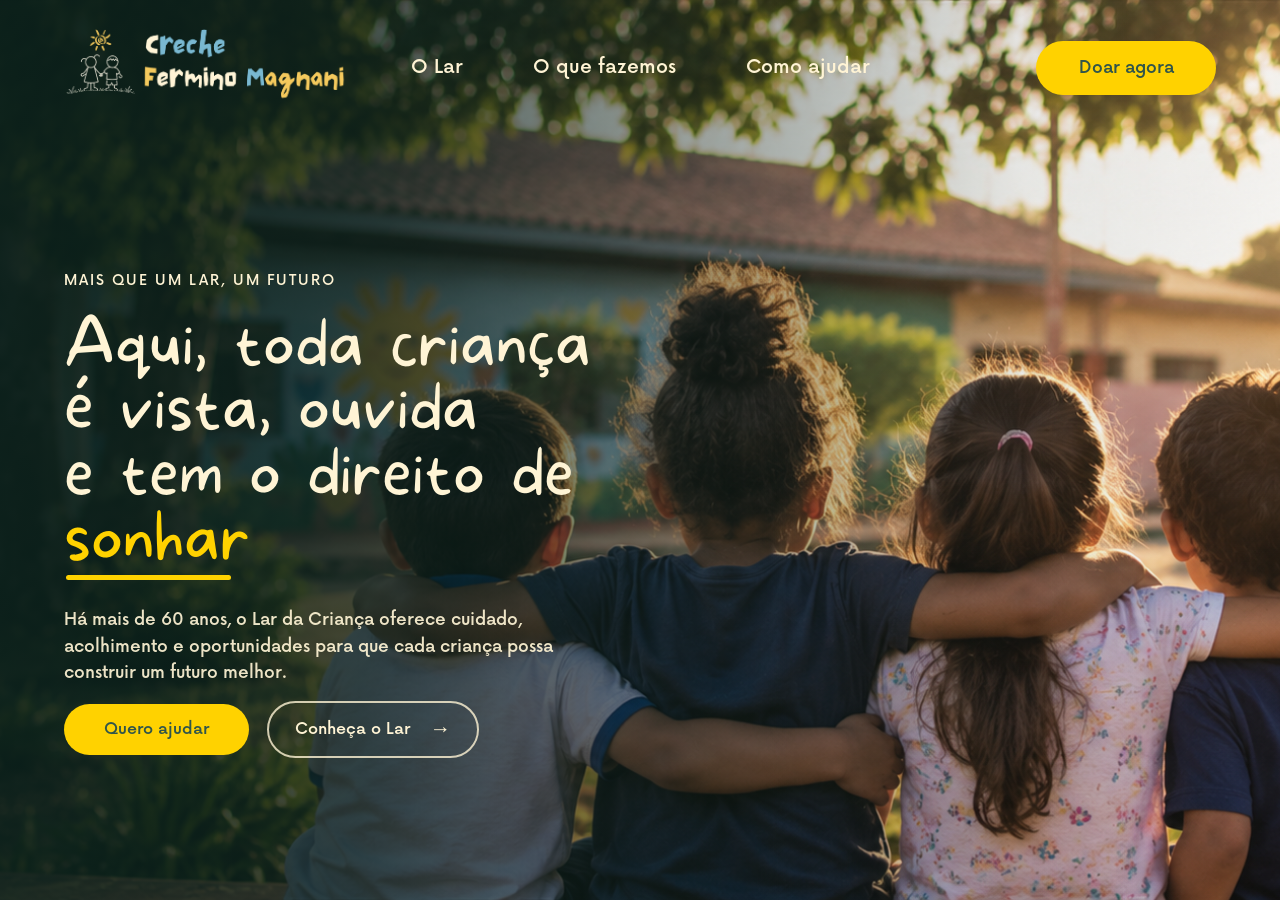
==== LAR SITE/index_V3/index.html @ 188cfbc2 "indexV3" ====
<!DOCTYPE html>
<html lang="pt-BR">

<head>
    <meta charset="UTF-8">

    <meta name="viewport" content="width=device-width, initial-scale=1.0">

    <title>Creche Fermino Magnani</title>

    <link rel="stylesheet" href="style.css">
</head>

<body>

    <!-- =========================
         HEADER
    ========================== -->

    <header class="header" id="header">

        <div class="header-container">

            <!-- LOGO -->
            <a href="#" class="logo">
                <img src="assets/logo.png" alt="Creche Fermino Magnani">
            </a>


            <!-- NAVEGAÇÃO -->
            <nav class="nav">

                <a href="#o-lar">
                    O Lar
                </a>

                <a href="#o-que-fazemos">
                    O que fazemos
                </a>

                <a href="#como-ajudar">
                    Como ajudar
                </a>

            </nav>


            <!-- CTA HEADER -->
            <a href="#doacao" class="btn-doar">

                <span>Doar agora</span>

            </a>


            <!-- MENU MOBILE -->
            <button class="menu-mobile" id="menu-mobile" aria-label="Abrir menu">

                <span></span>
                <span></span>
                <span></span>

            </button>

        </div>

    </header>



    <!-- =========================
         HERO
    ========================== -->

    <main>

        <section class="hero">

            <!-- FOTO -->
            <div class="hero-image"></div>

            <!-- ESCURECIMENTO DA FOTO -->
            <div class="hero-overlay"></div>


            <!-- CONTEÚDO -->
            <div class="hero-container">

                <div class="hero-content">

                    <span class="hero-tag">
                        MAIS QUE UM LAR, UM FUTURO
                    </span>


                    <h1>
                        Aqui, toda criança<br>
                        é vista, ouvida<br>
                        e tem o direito de<br>

                        <span>
                            sonhar
                        </span>
                    </h1>


                    <p>
                        Há mais de 60 anos, o Lar da Criança
                        oferece cuidado, acolhimento e oportunidades
                        para que cada criança possa construir
                        um futuro melhor.
                    </p>


                    <div class="hero-buttons">

                        <a href="#como-ajudar" class="btn-primary">
                            Quero ajudar
                        </a>


                        <a href="#o-lar" class="btn-secondary">
                            Conheça o Lar

                            <span class="arrow">
                                →
                            </span>
                        </a>

                    </div>

                </div>

            </div>

        </section>

    </main>


    <script src="script.js"></script>

</body>

</html>
---- LAR SITE/index_V3/style.css ----
/* ========================================
   FONTES
======================================== */

@font-face {
    font-family: "Le Petit Cochon";
    src: url("assets/fonts/MoreSugar-Thin.otf") format("truetype");

    font-weight: 400;
    font-style: normal;
    font-display: swap;
    
}


@font-face {
    font-family: "Now";
    src: url("assets/fonts/NowAlt-Medium.otf") format("opentype");

    font-weight: 400;
    font-style: normal;
    font-display: swap;
}



/* ========================================
   VARIÁVEIS
======================================== */

:root {

    --verde: #6B8E72;
    --azul: #79B8D1;
    --amarelo: #FFD200;
    --off-white: #FFF4D5;

    --fonte-titulo: "Le Petit Cochon", sans-serif;
    --fonte-texto: "Now", Arial, sans-serif;

}



/* ========================================
   RESET
======================================== */

* {
    margin: 0;
    padding: 0;
    box-sizing: border-box;
}


html {
    scroll-behavior: smooth;
}


body {
    font-family: var(--fonte-texto);
    background: var(--off-white);
    color: var(--off-white);
}


a {
    text-decoration: none;
    color: inherit;
}


button {
    font-family: inherit;
}



/* ========================================
   HEADER
======================================== */

.header {

    position: absolute;

    top: 0;
    left: 0;

    width: 100%;

    z-index: 20;

}


.header-container {

    width: min(90%, 1600px);

    height: 135px;

    margin: 0 auto;

    display: grid;

    grid-template-columns:
        minmax(280px, 1fr) auto minmax(280px, 1fr);

    align-items: center;

    gap: 40px;

}



/* LOGO */

.logo {

    justify-self: start;

    display: flex;

    align-items: center;

}


.logo img {

    width: 300px;
    max-width: 100%;

    height: auto;

    object-fit: contain;

}



/* MENU */

.nav {

    display: flex;

    align-items: center;

    justify-content: center;

    gap: 70px;

}


.nav a {

    position: relative;

    color: var(--off-white);

    font-family: var(--fonte-texto);

    font-size: 19px;

    white-space: nowrap;

    transition: opacity 0.2s ease;

}


.nav a::after {

    content: "";

    position: absolute;

    left: 0;
    bottom: -9px;

    width: 100%;
    height: 2px;

    background: var(--amarelo);

    transform: scaleX(0);

    transform-origin: left;

    transition: transform 0.25s ease;

}


.nav a:hover::after {

    transform: scaleX(1);

}



/* BOTÃO DOAR */

.btn-doar {

    justify-self: end;

    min-width: 180px;

    padding: 17px 29px;

    border-radius: 999px;

    display: flex;

    justify-content: center;
    align-items: center;

    background: var(--amarelo);

    color: #31554a;

    font-size: 17px;

    transition:
        transform 0.25s ease,
        box-shadow 0.25s ease;

}


.btn-doar:hover {

    transform: translateY(-3px);

    box-shadow:
        0 12px 30px rgba(0, 0, 0, 0.18);

}



/* ========================================
   HERO
======================================== */

.hero {

    position: relative;

    width: 100%;

    min-height: 100vh;

    display: flex;

    align-items: center;

    overflow: hidden;

}



/* FOTO */

.hero-image {

    position: absolute;

    inset: 0;

    background-image:
        url("assets/hero.png");

    background-size: cover;

    background-position:
        center center;

    background-repeat: no-repeat;

    z-index: 0;

}



/* OVERLAY

   Mais escuro à esquerda,
   praticamente transparente à direita.

   Isso deixa a foto visível,
   igual ao wireframe.
*/

.hero-overlay {

    position: absolute;

    inset: 0;

    z-index: 1;

    background:

        linear-gradient(90deg,

            rgba(10, 32, 27, 0.90) 0%,

            rgba(10, 32, 27, 0.76) 28%,

            rgba(10, 32, 27, 0.42) 53%,

            rgba(10, 32, 27, 0.08) 80%,

            rgba(10, 32, 27, 0.02) 100%);

}



/* CONTAINER */

.hero-container {

    position: relative;

    z-index: 2;

    width: min(90%, 1600px);

    margin: 0 auto;

    padding-top: 130px;

}



/* CONTEÚDO */

.hero-content {

    width: min(670px, 48vw);

}



/* TEXTO PEQUENO */

.hero-tag {

    display: block;

    margin-bottom: 24px;

    font-size: 14px;

    letter-spacing: 2px;

    color: var(--off-white);

}



/* TÍTULO */

.hero h1 {

    font-family:
        var(--fonte-titulo);

    font-weight: 400;

    font-size:
        clamp(58px,
            5.1vw,
            92px);

    line-height: 0.99;

    letter-spacing: 0;

    color: var(--off-white);

    margin-bottom: 36px;

}



/* PALAVRA SONHAR */

.hero h1>span {

    display: inline-block;

    position: relative;

    color: var(--amarelo);

}



/* SUBLINHADO

   Não é doodle.
   É apenas um detalhe tipográfico
   abaixo da palavra principal.
*/

.hero h1>span::after {

    content: "";

    position: absolute;

    left: 1%;
    bottom: -9px;

    width: 89%;
    height: 5px;

    border-radius: 999px;

    background: var(--amarelo);

}



/* PARÁGRAFO */

.hero-content>p {

    width: min(520px, 100%);

    font-family:
        var(--fonte-texto);

    font-size: 17px;

    line-height: 1.55;

    color:
        rgba(255,
            244,
            213,
            0.92);

    margin-bottom: 15px;

}



/* ========================================
   BOTÕES
======================================== */

.hero-buttons {

    display: flex;

    align-items: center;

    gap: 18px;

}



/* PRINCIPAL */

.btn-primary {

    min-width: 185px;

    padding: 16px 29px;

    border-radius: 999px;

    display: inline-flex;

    justify-content: center;

    align-items: center;

    background: var(--amarelo);

    color: #31554a;

    font-size: 16px;

    transition:
        transform 0.25s ease,
        box-shadow 0.25s ease;

}


.btn-primary:hover {

    transform: translateY(-3px);

    box-shadow:
        0 12px 30px rgba(0, 0, 0, 0.18);

}



/* SECUNDÁRIO */

.btn-secondary {

    min-width: 210px;

    padding: 14px 26px;

    border:

        2px solid rgba(255,
            244,
            213,
            0.80);

    border-radius: 999px;

    display: inline-flex;

    justify-content: center;

    align-items: center;

    gap: 20px;

    color: var(--off-white);

    font-size: 16px;

    transition:
        background 0.25s ease,
        transform 0.25s ease;

}


.btn-secondary:hover {

    background:
        rgba(255,
            244,
            213,
            0.10);

    transform:
        translateY(-3px);

}


.arrow {

    font-size: 21px;

    transition:
        transform 0.25s ease;

}


.btn-secondary:hover .arrow {

    transform:
        translateX(5px);

}



/* ========================================
   MENU MOBILE
======================================== */

.menu-mobile {

    display: none;

    width: 45px;
    height: 45px;

    border: 0;

    background: transparent;

    cursor: pointer;

}


.menu-mobile span {

    display: block;

    width: 27px;
    height: 2px;

    margin: 6px auto;

    background:
        var(--off-white);

}



/* ========================================
   RESPONSIVIDADE
======================================== */

@media (max-width: 1100px) {

    .header-container {

        grid-template-columns:
            1fr auto auto;

    }


    .logo img {

        width: 320px;

    }


    .nav {

        gap: 35px;

    }


    .hero-content {

        width: 58vw;

    }

}



@media (max-width: 850px) {

    .header-container {

        height: 100px;

        display: flex;

        justify-content:
            space-between;

    }


    .logo img {

        width: 260px;

    }


    .nav,
    .btn-doar {

        display: none;

    }


    .menu-mobile {

        display: block;

    }


    .hero {

        min-height: 100svh;

    }


    .hero-image {

        background-position:
            62% center;

    }


    .hero-overlay {

        background:

            linear-gradient(90deg,

                rgba(10, 32, 27, .88) 0%,

                rgba(10, 32, 27, .68) 60%,

                rgba(10, 32, 27, .32) 100%);

    }


    .hero-container {

        padding-top: 120px;

    }


    .hero-content {

        width: 80%;

    }


    .hero h1 {

        font-size:
            clamp(52px,
                10vw,
                75px);

    }

}



@media (max-width: 600px) {

    .header-container,
    .hero-container {

        width: calc(100% - 40px);

    }


    .logo img {

        width: 220px;

    }


    .hero-content {

        width: 100%;

    }


    .hero-tag {

        font-size: 11px;

    }


    .hero h1 {

        font-size: 50px;

        line-height: 1.02;

    }


    .hero-content>p {

        font-size: 15px;

        max-width: 390px;

    }


    .hero-buttons {

        flex-direction: column;

        align-items: flex-start;

    }


    .btn-primary,
    .btn-secondary {

        width: 100%;

        max-width: 300px;

    }

}
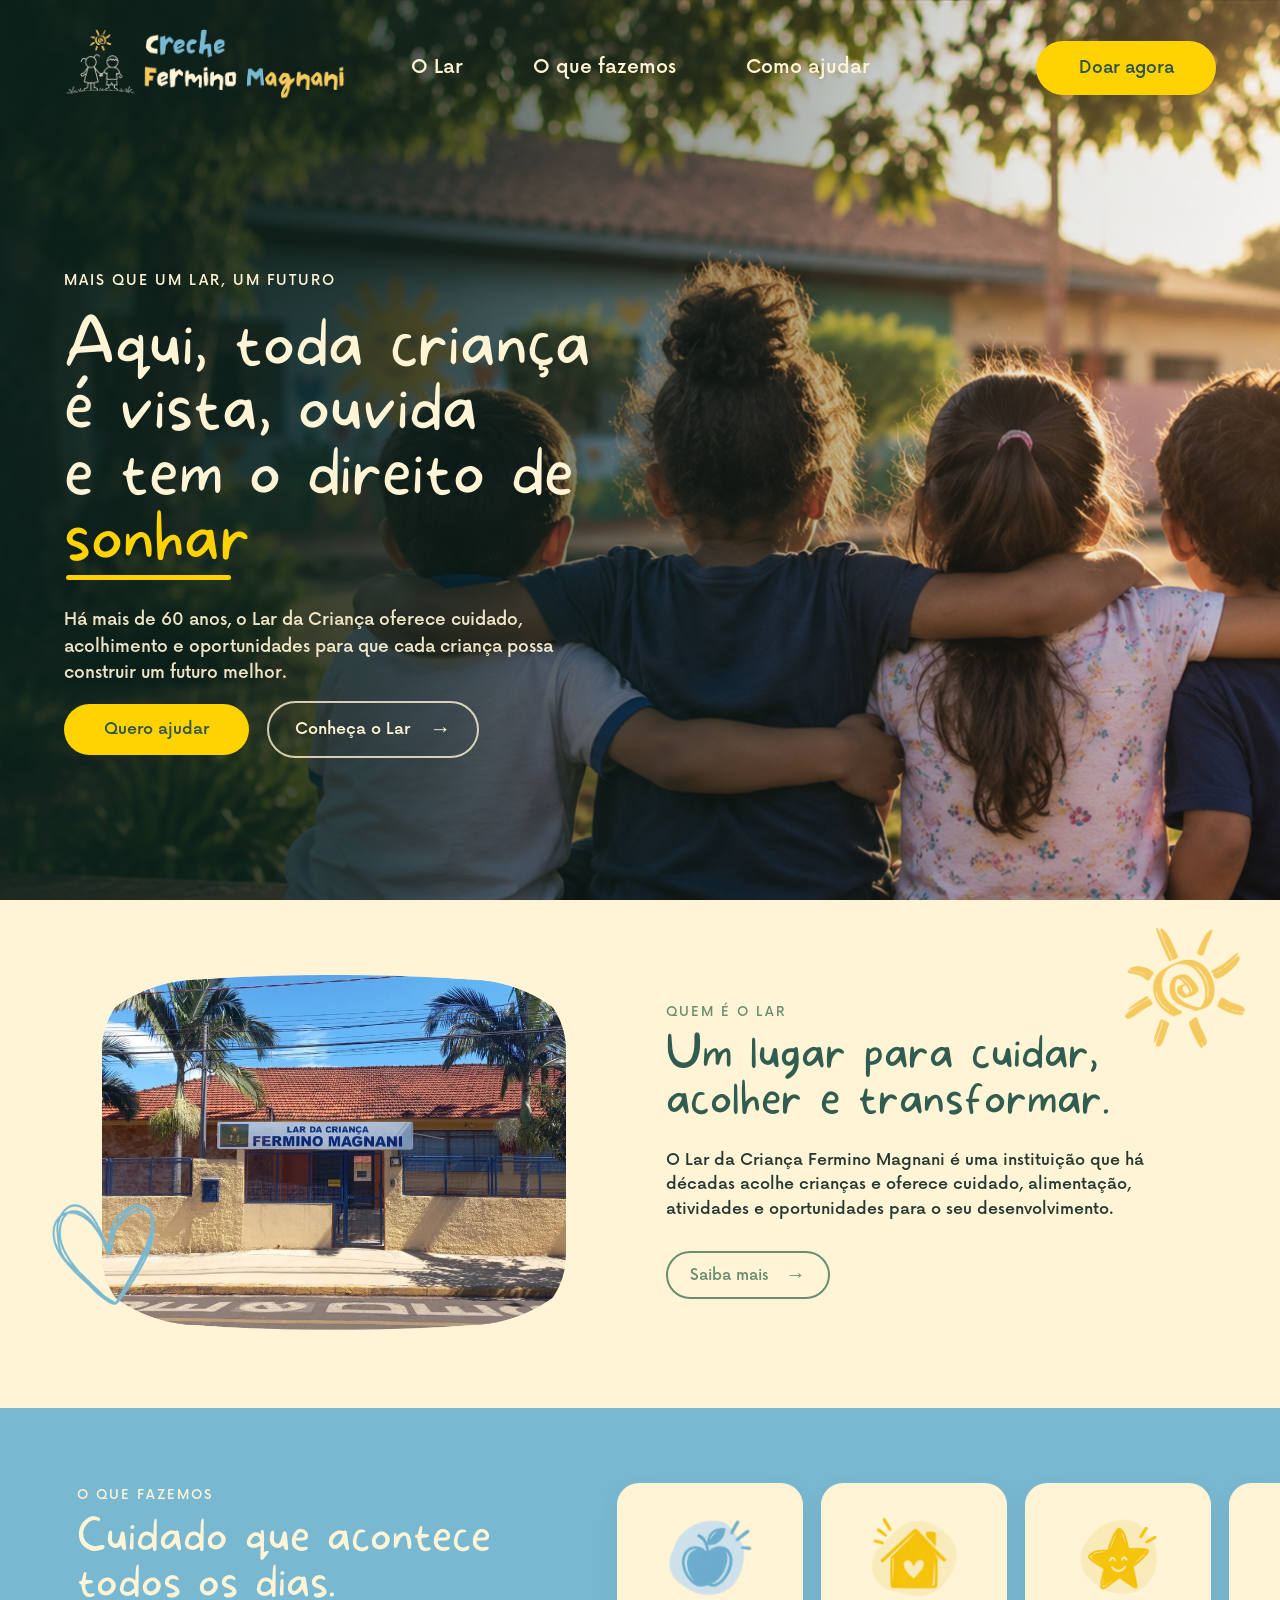
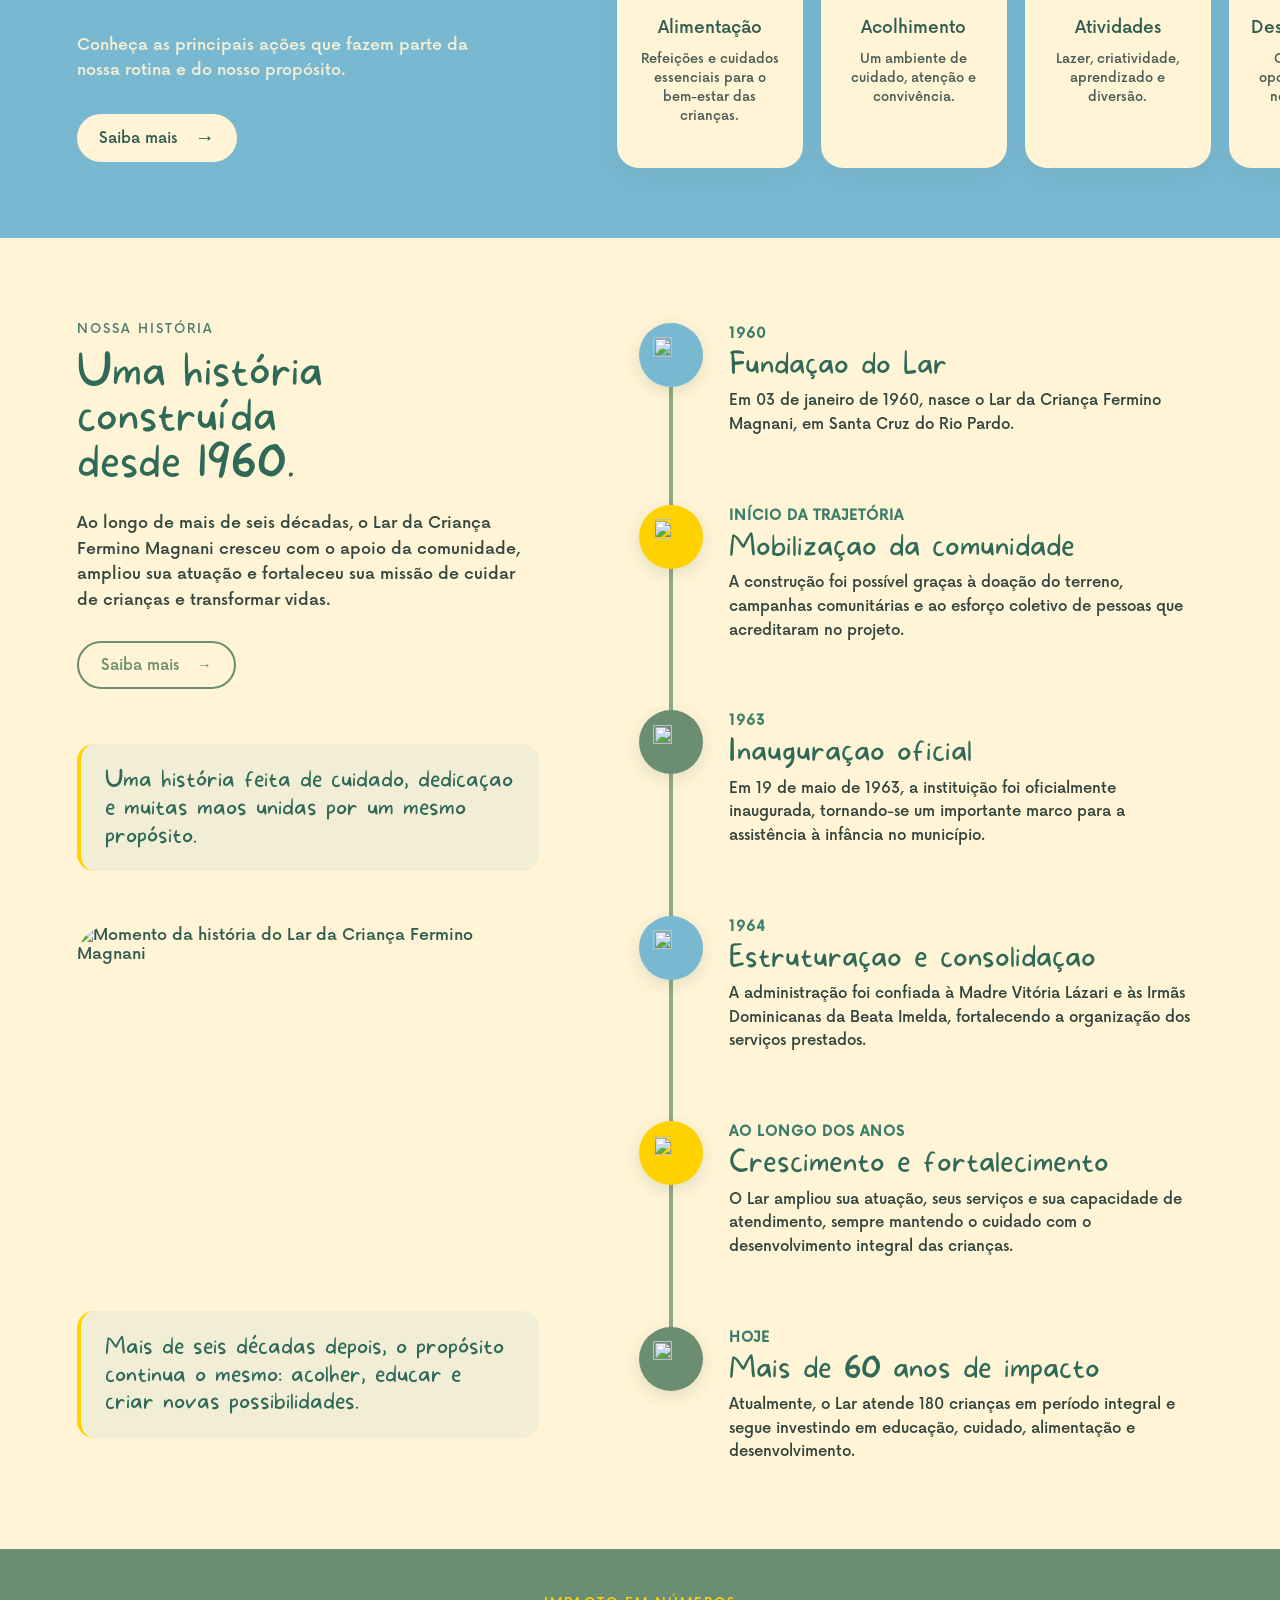
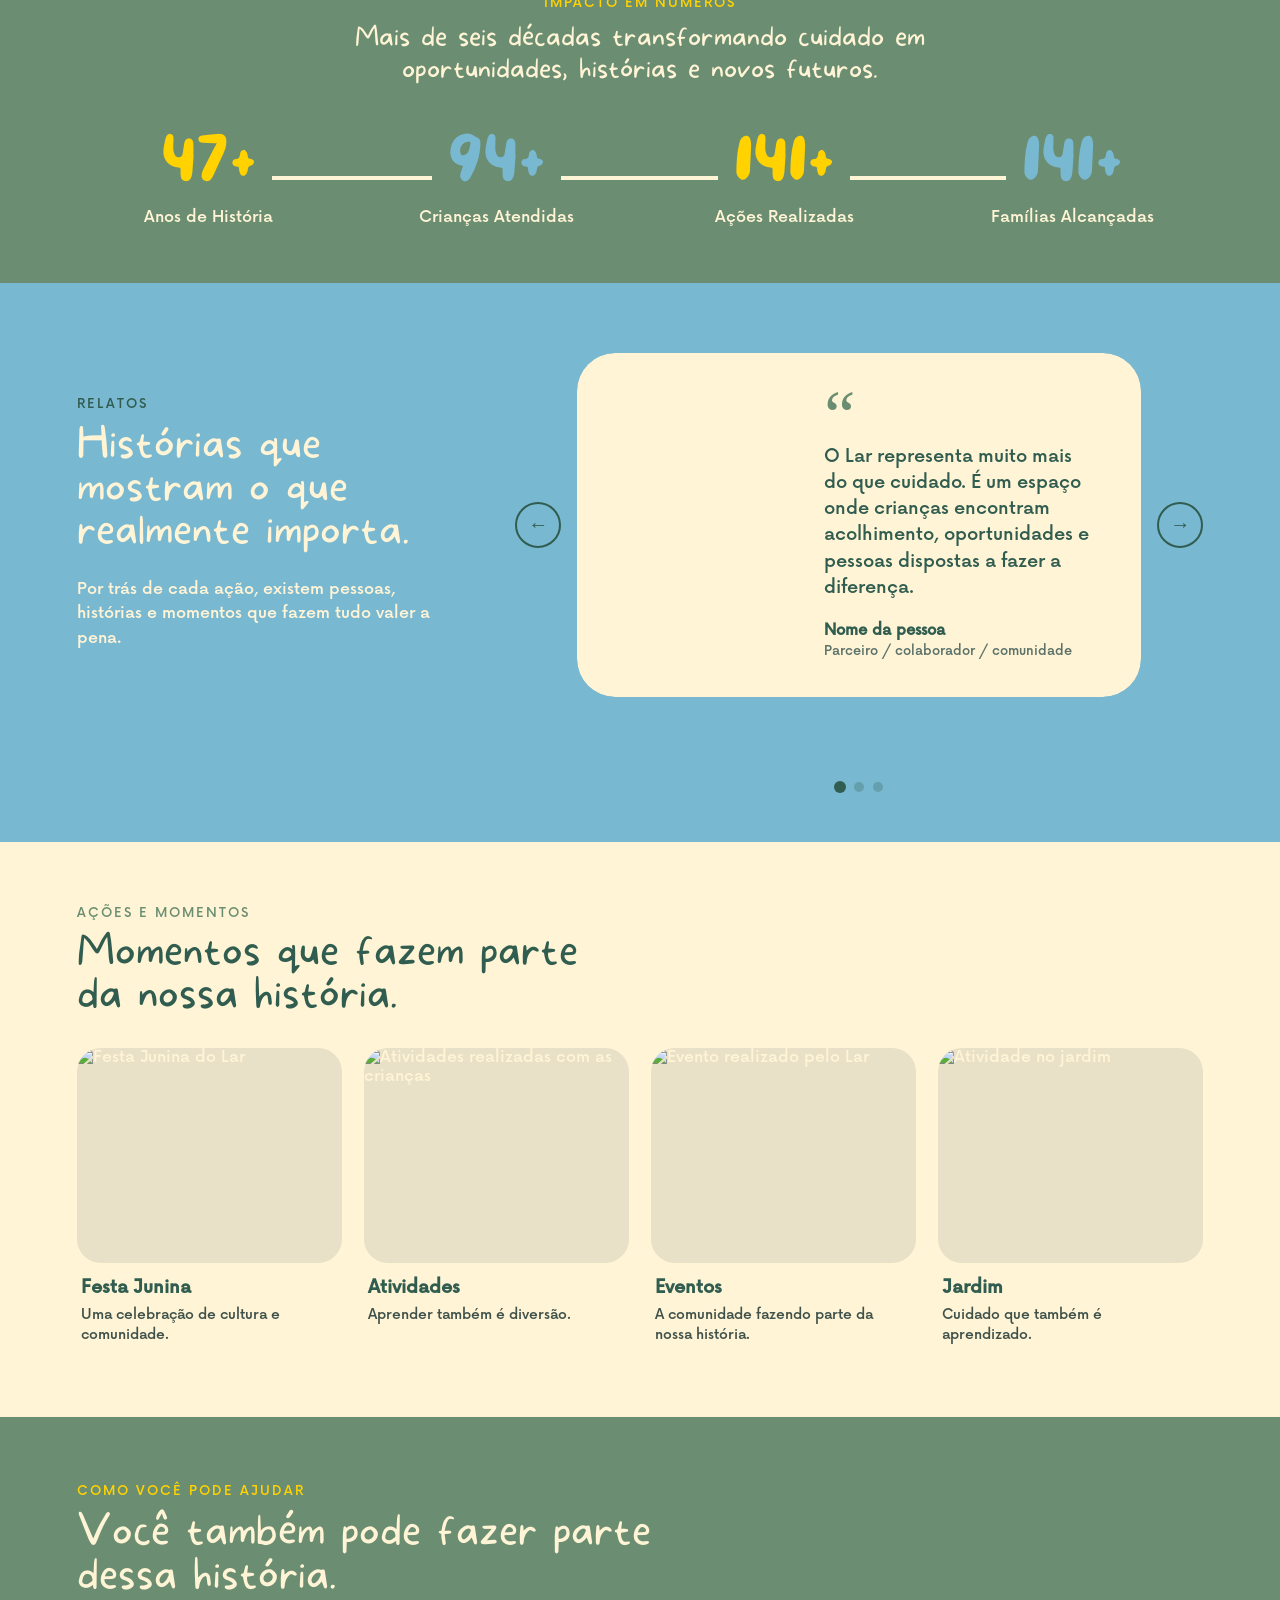
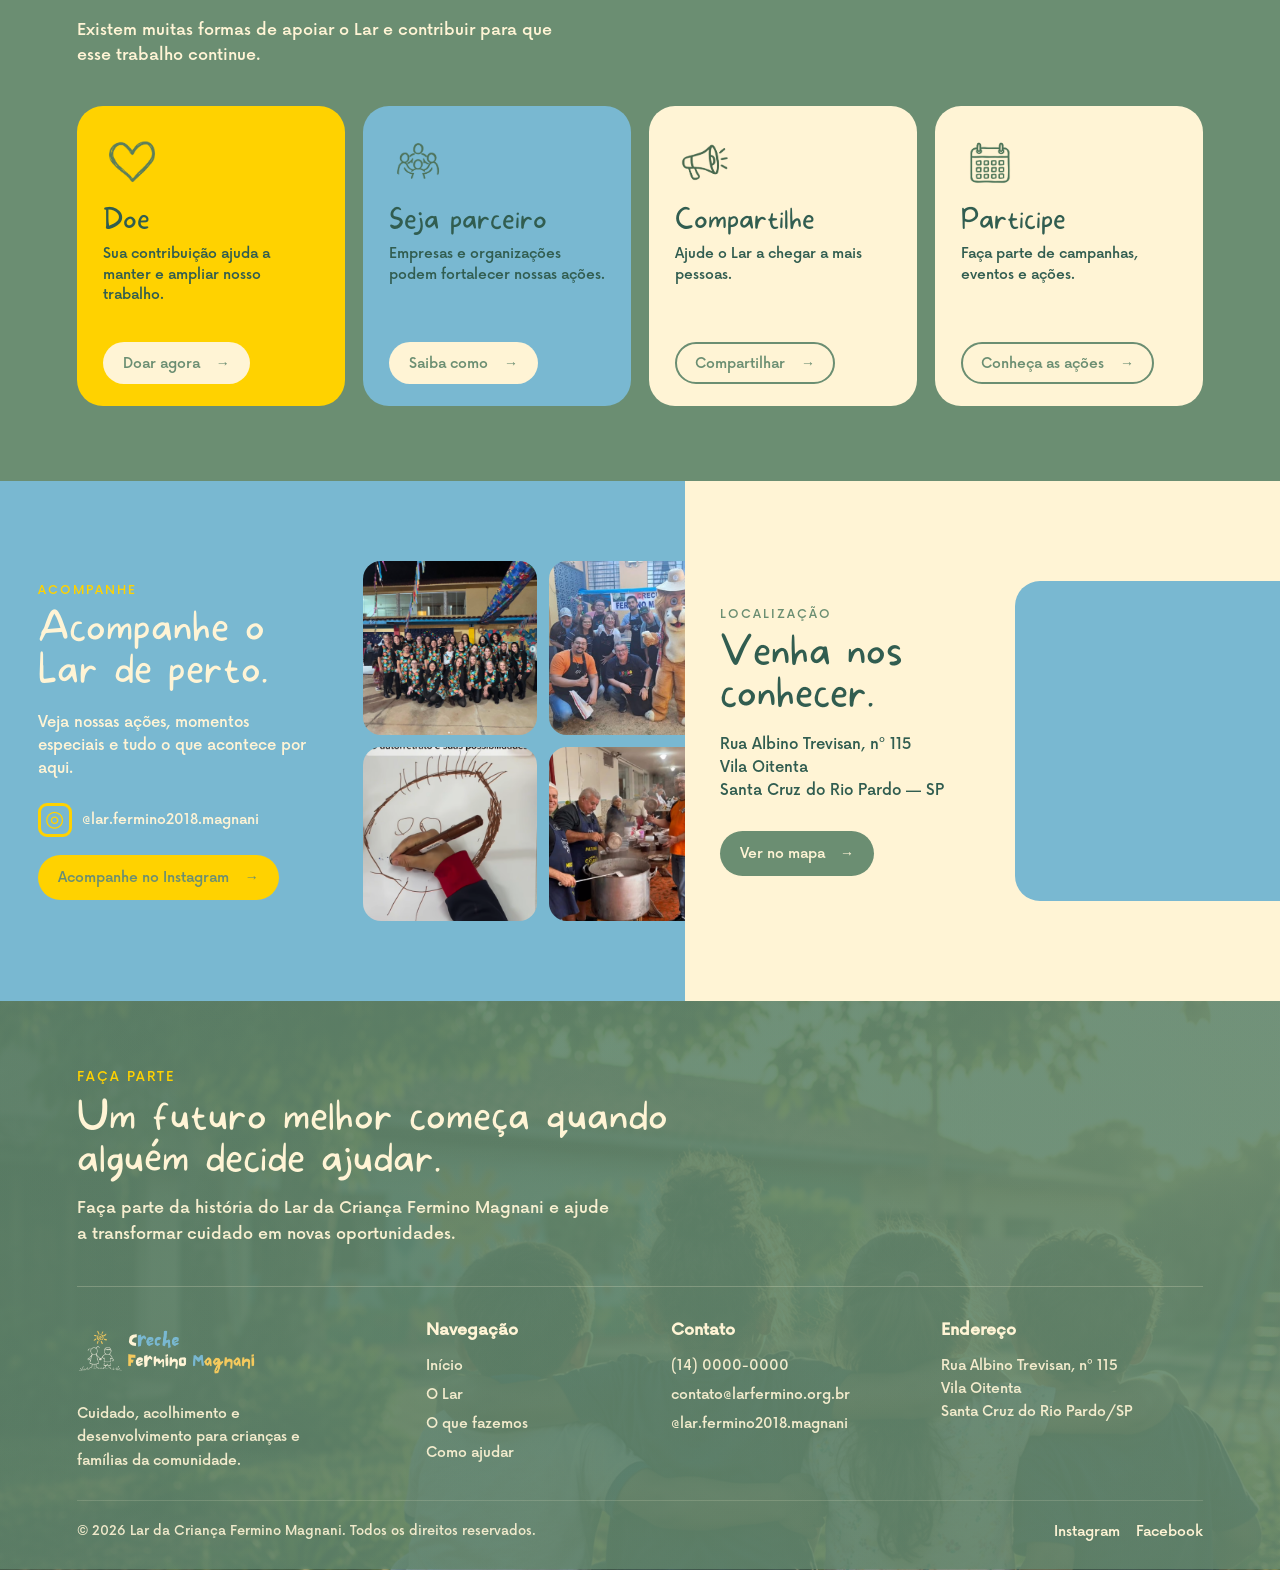
==== commit bd5576ac: "v3" ====
--- a/LAR SITE/index_V3/index.html
+++ b/LAR SITE/index_V3/index.html
@@ -23,7 +23,7 @@
 
             <!-- LOGO -->
             <a href="#" class="logo">
-                <img src="assets/logo.png" alt="Creche Fermino Magnani">
+                <img src="assets/img/logo.png" alt="Creche Fermino Magnani">
             </a>
 
 
@@ -134,6 +134,1263 @@
             </div>
 
         </section>
+        <!-- ========================================
+     QUEM É O LAR
+========================================= -->
+
+        <section class="quem-lar" id="o-lar">
+            <img src="assets/img/sol.png" alt="" class="elemento-sol" aria-hidden="true">
+
+            <div class="quem-lar-container">
+
+                <!-- FOTO + ELEMENTOS GRÁFICOS -->
+                <div class="quem-lar-foto-area">
+
+                    <div class="quem-lar-imagem">
+
+                        <img src="assets/img/quem-e-o-lar.png" alt="Fachada do Lar da Criança Fermino Magnani">
+
+                    </div>
+
+                    <!-- CORAÇÃO -->
+                    <img src="assets/img/coração.png" alt="" class="elemento-coracao" aria-hidden="true">
+
+                </div>
+
+
+                <!-- CONTEÚDO -->
+                <div class="quem-lar-conteudo">
+
+                    <span class="quem-lar-tag">
+                        QUEM É O LAR
+                    </span>
+
+
+                    <h2>
+                        Um lugar para cuidar,<br>
+                        acolher e transformar.
+                    </h2>
+
+
+                    <p>
+                        O Lar da Criança Fermino Magnani é uma instituição
+                        que há décadas acolhe crianças e oferece cuidado,
+                        alimentação, atividades e oportunidades para o
+                        seu desenvolvimento.
+                    </p>
+
+
+                    <a href="#" class="quem-lar-botao">
+
+                        Saiba mais
+
+                        <span>
+                            →
+                        </span>
+
+                    </a>
+
+                </div>
+
+            </div>
+
+        </section>
+        <!-- ========================================
+     O QUE FAZEMOS
+========================================= -->
+
+        <section class="o-que-fazemos" id="o-que-fazemos">
+
+            <div class="o-que-fazemos-container">
+
+                <!-- CONTEÚDO ESQUERDO -->
+                <div class="o-que-fazemos-conteudo">
+
+                    <span class="o-que-fazemos-tag">
+                        O QUE FAZEMOS
+                    </span>
+
+                    <h2>
+                        Cuidado que acontece
+                        todos os dias.
+                    </h2>
+
+                    <p>
+                        Conheça as principais ações que fazem parte
+                        da nossa rotina e do nosso propósito.
+                    </p>
+
+                    <a href="#" class="o-que-fazemos-botao">
+
+                        Saiba mais
+
+                        <span>→</span>
+
+                    </a>
+
+                </div>
+
+
+                <!-- CARDS -->
+                <div class="o-que-fazemos-cards">
+
+
+                    <!-- ALIMENTAÇÃO -->
+                    <article class="fazer-card">
+
+                        <div class="fazer-card-icone">
+
+                            <img src="assets/img/alimentacao.png" alt="">
+
+                        </div>
+
+                        <h3>
+                            Alimentação
+                        </h3>
+
+                        <p>
+                            Refeições e cuidados essenciais para o
+                            bem-estar das crianças.
+                        </p>
+
+                    </article>
+
+
+                    <!-- ACOLHIMENTO -->
+                    <article class="fazer-card">
+
+                        <div class="fazer-card-icone">
+
+                            <img src="assets/img/acolhimento.png" alt="">
+
+                        </div>
+
+                        <h3>
+                            Acolhimento
+                        </h3>
+
+                        <p>
+                            Um ambiente de cuidado, atenção
+                            e convivência.
+                        </p>
+
+                    </article>
+
+
+                    <!-- ATIVIDADES -->
+                    <article class="fazer-card">
+
+                        <div class="fazer-card-icone">
+
+                            <img src="assets/img/atividades.png" alt="">
+
+                        </div>
+
+                        <h3>
+                            Atividades
+                        </h3>
+
+                        <p>
+                            Lazer, criatividade, aprendizado
+                            e diversão.
+                        </p>
+
+                    </article>
+
+
+                    <!-- DESENVOLVIMENTO -->
+                    <article class="fazer-card">
+
+                        <div class="fazer-card-icone">
+
+                            <img src="assets/img/desenvolvimento.png" alt="">
+
+                        </div>
+
+                        <h3>
+                            Desenvolvimento
+                        </h3>
+
+                        <p>
+                            Capacitação e oportunidades para
+                            novos caminhos.
+                        </p>
+
+                    </article>
+
+
+                </div>
+
+            </div>
+
+        </section>
+        <!-- ========================================
+        NOSSA HISTÓRIA
+        ========================================= -->
+
+        <section class="nossa-historia" id="nossa-historia">
+
+
+            <div class="nossa-historia-container">
+
+                <!-- ========================================
+             LADO ESQUERDO
+             ========================================= -->
+
+                <div class="historia-esquerda">
+
+                    <!-- TOPO -->
+                    <div class="historia-intro">
+
+                        <span class="historia-tag">
+                            NOSSA HISTÓRIA
+                        </span>
+
+                        <h2>
+                            Uma história construída<br>
+                            desde 1960.
+                        </h2>
+
+                        <p>
+                            Ao longo de mais de seis décadas, o Lar da Criança
+                            Fermino Magnani cresceu com o apoio da comunidade,
+                            ampliou sua atuação e fortaleceu sua missão de cuidar
+                            de crianças e transformar vidas.
+                        </p>
+
+                        <a href="#" class="historia-botao">
+                            Saiba mais
+                            <span>→</span>
+                        </a>
+
+                    </div>
+
+
+                    <!-- FRASE 1 -->
+                    <div class="historia-frase historia-reveal">
+
+                        <p>
+                            Uma história feita de cuidado, dedicação e
+                            muitas mãos unidas por um mesmo propósito.
+                        </p>
+
+                    </div>
+
+
+                    <!-- FOTO -->
+                    <div class="historia-foto historia-reveal">
+
+                        <img src="assets/img/historia-foto.jpg"
+                            alt="Momento da história do Lar da Criança Fermino Magnani">
+
+                    </div>
+
+
+                    <!-- FRASE 2 -->
+                    <div class="historia-frase historia-reveal">
+
+                        <p>
+                            Mais de seis décadas depois, o propósito continua o mesmo:
+                            acolher, educar e criar novas possibilidades.
+                        </p>
+
+                    </div>
+
+                </div>
+
+
+
+                <!-- ========================================
+             LADO DIREITO / TIMELINE
+        ========================================= -->
+
+                <div class="historia-direita">
+
+                    <div class="timeline-historia">
+
+
+                        <!-- 1960 -->
+                        <article class="historia-item">
+
+                            <div class="historia-item-icon icone-azul">
+
+                                <img src="assets/img/historia-1.png" alt="">
+
+                            </div>
+
+                            <div class="historia-item-conteudo">
+
+                                <span class="historia-ano">
+                                    1960
+                                </span>
+
+                                <h3>
+                                    Fundação do Lar
+                                </h3>
+
+                                <p>
+                                    Em 03 de janeiro de 1960, nasce o Lar da Criança
+                                    Fermino Magnani, em Santa Cruz do Rio Pardo.
+                                </p>
+
+                            </div>
+
+                        </article>
+
+
+                        <!-- MOBILIZAÇÃO -->
+                        <article class="historia-item">
+
+                            <div class="historia-item-icon icone-amarelo">
+
+                                <img src="assets/img/historia-2.png" alt="">
+
+                            </div>
+
+                            <div class="historia-item-conteudo">
+
+                                <span class="historia-ano">
+                                    INÍCIO DA TRAJETÓRIA
+                                </span>
+
+                                <h3>
+                                    Mobilização da comunidade
+                                </h3>
+
+                                <p>
+                                    A construção foi possível graças à doação do terreno,
+                                    campanhas comunitárias e ao esforço coletivo de pessoas
+                                    que acreditaram no projeto.
+                                </p>
+
+                            </div>
+
+                        </article>
+
+
+                        <!-- 1963 -->
+                        <article class="historia-item">
+
+                            <div class="historia-item-icon icone-verde">
+
+                                <img src="assets/img/historia-3.png" alt="">
+
+                            </div>
+
+                            <div class="historia-item-conteudo">
+
+                                <span class="historia-ano">
+                                    1963
+                                </span>
+
+                                <h3>
+                                    Inauguração oficial
+                                </h3>
+
+                                <p>
+                                    Em 19 de maio de 1963, a instituição foi oficialmente
+                                    inaugurada, tornando-se um importante marco para a
+                                    assistência à infância no município.
+                                </p>
+
+                            </div>
+
+                        </article>
+
+
+                        <!-- 1964 -->
+                        <article class="historia-item">
+
+                            <div class="historia-item-icon icone-azul">
+
+                                <img src="assets/img/historia-4.png" alt="">
+
+                            </div>
+
+                            <div class="historia-item-conteudo">
+
+                                <span class="historia-ano">
+                                    1964
+                                </span>
+
+                                <h3>
+                                    Estruturação e consolidação
+                                </h3>
+
+                                <p>
+                                    A administração foi confiada à Madre Vitória Lázari
+                                    e às Irmãs Dominicanas da Beata Imelda, fortalecendo
+                                    a organização dos serviços prestados.
+                                </p>
+
+                            </div>
+
+                        </article>
+
+
+                        <!-- CRESCIMENTO -->
+                        <article class="historia-item">
+
+                            <div class="historia-item-icon icone-amarelo">
+
+                                <img src="assets/img/historia-5.png" alt="">
+
+                            </div>
+
+                            <div class="historia-item-conteudo">
+
+                                <span class="historia-ano">
+                                    AO LONGO DOS ANOS
+                                </span>
+
+                                <h3>
+                                    Crescimento e fortalecimento
+                                </h3>
+
+                                <p>
+                                    O Lar ampliou sua atuação, seus serviços e sua
+                                    capacidade de atendimento, sempre mantendo o cuidado
+                                    com o desenvolvimento integral das crianças.
+                                </p>
+
+                            </div>
+
+                        </article>
+
+
+                        <!-- HOJE -->
+                        <article class="historia-item">
+
+                            <div class="historia-item-icon icone-verde">
+
+                                <img src="assets/img/historia-6.png" alt="">
+
+                            </div>
+
+                            <div class="historia-item-conteudo">
+
+                                <span class="historia-ano">
+                                    HOJE
+                                </span>
+
+                                <h3>
+                                    Mais de 60 anos de impacto
+                                </h3>
+
+                                <p>
+                                    Atualmente, o Lar atende 180 crianças em período
+                                    integral e segue investindo em educação, cuidado,
+                                    alimentação e desenvolvimento.
+                                </p>
+
+                            </div>
+
+                        </article>
+
+
+                    </div>
+
+                </div>
+
+            </div>
+        </section>
+
+        <section class="impacto-numeros" id="impacto-numeros">
+
+            <div class="impacto-numeros-container">
+
+                <div class="impacto-cabecalho">
+
+                    <span class="impacto-tag">
+                        IMPACTO EM NÚMEROS
+                    </span>
+
+                    <p class="impacto-frase">
+                        Mais de seis décadas transformando cuidado em oportunidades,
+                        histórias e novos futuros.
+                    </p>
+
+                </div>
+
+                <div class="impacto-linha">
+
+                    <div class="impacto-item">
+
+                        <div class="impacto-numero">
+                            <span class="contador" data-target="60">0</span>
+                            <span class="sufixo">+</span>
+                        </div>
+
+                        <p>Anos de História</p>
+
+                    </div>
+
+
+                    <div class="impacto-item">
+
+                        <div class="impacto-numero">
+                            <span class="contador" data-target="180">0</span>
+                            <span class="sufixo">+</span>
+                        </div>
+
+                        <p>Crianças Atendidas</p>
+
+                    </div>
+
+
+                    <div class="impacto-item">
+
+                        <div class="impacto-numero">
+                            <span class="contador" data-target="320">0</span>
+                            <span class="sufixo">+</span>
+                        </div>
+
+                        <p>Ações Realizadas</p>
+
+                    </div>
+
+
+                    <div class="impacto-item">
+
+                        <div class="impacto-numero">
+                            <span class="contador" data-target="240">0</span>
+                            <span class="sufixo">+</span>
+                        </div>
+
+                        <p>Famílias Alcançadas</p>
+
+                    </div>
+
+                </div>
+
+            </div>
+
+        </section>
+        <!-- ========================================
+     RELATOS
+========================================= -->
+
+        <section class="relatos" id="relatos">
+
+            <div class="relatos-container">
+
+                <!-- LADO ESQUERDO -->
+                <div class="relatos-intro">
+
+                    <span class="relatos-tag">
+                        RELATOS
+                    </span>
+
+                    <h2>
+                        Histórias que mostram
+                        o que realmente importa.
+                    </h2>
+
+                    <p>
+                        Por trás de cada ação, existem pessoas,
+                        histórias e momentos que fazem tudo
+                        valer a pena.
+                    </p>
+
+                </div>
+
+
+                <!-- LADO DIREITO -->
+                <div class="relatos-carrossel">
+
+                    <!-- SETA ESQUERDA -->
+                    <button class="relato-seta relato-anterior" type="button" aria-label="Relato anterior">
+                        ←
+                    </button>
+
+
+                    <!-- ÁREA DOS RELATOS -->
+                    <div class="relatos-viewport">
+
+                        <div class="relatos-track">
+
+
+                            <!-- RELATO 1 -->
+                            <article class="relato-card">
+
+                                <div class="relato-foto">
+
+                                    <img src="assets/img/relato-1.jpg" alt="Pessoa participante do relato">
+
+                                </div>
+
+                                <div class="relato-conteudo">
+
+                                    <span class="relato-aspas">
+                                        “
+                                    </span>
+
+                                    <p class="relato-texto">
+                                        O Lar representa muito mais do que cuidado.
+                                        É um espaço onde crianças encontram acolhimento,
+                                        oportunidades e pessoas dispostas a fazer a diferença.
+                                    </p>
+
+                                    <div class="relato-pessoa">
+
+                                        <strong>
+                                            Nome da pessoa
+                                        </strong>
+
+                                        <span>
+                                            Parceiro / colaborador / comunidade
+                                        </span>
+
+                                    </div>
+
+                                </div>
+
+                            </article>
+
+
+                            <!-- RELATO 2 -->
+                            <article class="relato-card">
+
+                                <div class="relato-foto">
+
+                                    <img src="assets/img/relato-2.jpg" alt="Pessoa participante do relato">
+
+                                </div>
+
+                                <div class="relato-conteudo">
+
+                                    <span class="relato-aspas">
+                                        “
+                                    </span>
+
+                                    <p class="relato-texto">
+                                        Fazer parte dessa história é perceber que cada
+                                        gesto de cuidado pode abrir novas possibilidades
+                                        para o presente e para o futuro.
+                                    </p>
+
+                                    <div class="relato-pessoa">
+
+                                        <strong>
+                                            Nome da pessoa
+                                        </strong>
+
+                                        <span>
+                                            Colaborador do Lar
+                                        </span>
+
+                                    </div>
+
+                                </div>
+
+                            </article>
+
+
+                            <!-- RELATO 3 -->
+                            <article class="relato-card">
+
+                                <div class="relato-foto">
+
+                                    <img src="assets/img/relato-3.jpg" alt="Pessoa participante do relato">
+
+                                </div>
+
+                                <div class="relato-conteudo">
+
+                                    <span class="relato-aspas">
+                                        “
+                                    </span>
+
+                                    <p class="relato-texto">
+                                        Quando a comunidade acredita e participa,
+                                        o trabalho ganha força e consegue alcançar
+                                        ainda mais crianças e famílias.
+                                    </p>
+
+                                    <div class="relato-pessoa">
+
+                                        <strong>
+                                            Nome da pessoa
+                                        </strong>
+
+                                        <span>
+                                            Pessoa da comunidade
+                                        </span>
+
+                                    </div>
+
+                                </div>
+
+                            </article>
+
+
+                        </div>
+
+                    </div>
+
+
+                    <!-- SETA DIREITA -->
+                    <button class="relato-seta relato-proximo" type="button" aria-label="Próximo relato">
+                        →
+                    </button>
+
+                </div>
+
+
+                <!-- INDICADORES -->
+                <div class="relatos-indicadores">
+
+                    <button class="relato-indicador ativo" type="button" aria-label="Ir para relato 1"
+                        data-slide="0"></button>
+
+                    <button class="relato-indicador" type="button" aria-label="Ir para relato 2"
+                        data-slide="1"></button>
+
+                    <button class="relato-indicador" type="button" aria-label="Ir para relato 3"
+                        data-slide="2"></button>
+
+                </div>
+
+            </div>
+
+        </section>
+
+        <!-- ========================================
+     AÇÕES E MOMENTOS
+========================================= -->
+
+        <section class="acoes-momentos" id="acoes-momentos">
+
+            <div class="acoes-momentos-container">
+
+                <!-- CABEÇALHO -->
+                <div class="acoes-cabecalho">
+
+                    <span class="acoes-tag">
+                        AÇÕES E MOMENTOS
+                    </span>
+
+                    <h2>
+                        Momentos que fazem parte<br>
+                        da nossa história.
+                    </h2>
+
+                </div>
+
+
+                <!-- GRID DE MOMENTOS -->
+                <div class="acoes-grid">
+
+
+                    <!-- CARD 1 -->
+                    <article class="acao-card">
+
+                        <div class="acao-imagem">
+
+                            <img src="assets/img/acao-1.jpg" alt="Festa Junina do Lar">
+
+                        </div>
+
+                        <div class="acao-conteudo">
+
+                            <h3>
+                                Festa Junina
+                            </h3>
+
+                            <p>
+                                Uma celebração de cultura
+                                e comunidade.
+                            </p>
+
+                        </div>
+
+                    </article>
+
+
+                    <!-- CARD 2 -->
+                    <article class="acao-card">
+
+                        <div class="acao-imagem">
+
+                            <img src="assets/img/acao-2.jpg" alt="Atividades realizadas com as crianças">
+
+                        </div>
+
+                        <div class="acao-conteudo">
+
+                            <h3>
+                                Atividades
+                            </h3>
+
+                            <p>
+                                Aprender também
+                                é diversão.
+                            </p>
+
+                        </div>
+
+                    </article>
+
+
+                    <!-- CARD 3 -->
+                    <article class="acao-card">
+
+                        <div class="acao-imagem">
+
+                            <img src="assets/img/acao-3.jpg" alt="Evento realizado pelo Lar">
+
+                        </div>
+
+                        <div class="acao-conteudo">
+
+                            <h3>
+                                Eventos
+                            </h3>
+
+                            <p>
+                                A comunidade fazendo
+                                parte da nossa história.
+                            </p>
+
+                        </div>
+
+                    </article>
+
+
+                    <!-- CARD 4 -->
+                    <article class="acao-card">
+
+                        <div class="acao-imagem">
+
+                            <img src="assets/img/acao-4.jpg" alt="Atividade no jardim">
+
+                        </div>
+
+                        <div class="acao-conteudo">
+
+                            <h3>
+                                Jardim
+                            </h3>
+
+                            <p>
+                                Cuidado que também
+                                é aprendizado.
+                            </p>
+
+                        </div>
+
+                    </article>
+
+
+                </div>
+
+            </div>
+
+        </section>
+
+        <!-- ========================================
+     COMO VOCÊ PODE AJUDAR
+========================================= -->
+
+        <section class="como-ajudar" id="como-ajudar">
+
+            <div class="como-ajudar-container">
+
+                <!-- CABEÇALHO -->
+                <div class="como-ajudar-cabecalho">
+
+                    <div class="como-ajudar-titulo">
+
+                        <span class="como-ajudar-tag">
+                            COMO VOCÊ PODE AJUDAR
+                        </span>
+
+                        <h2>
+                            Você também pode fazer parte<br>
+                            dessa história.
+                        </h2>
+
+                    </div>
+
+                    <div class="como-ajudar-intro">
+
+                        <p>
+                            Existem muitas formas de apoiar o Lar
+                            e contribuir para que esse trabalho
+                            continue.
+                        </p>
+
+                    </div>
+
+                </div>
+
+
+                <!-- CARDS -->
+                <div class="como-ajudar-grid">
+
+
+                    <!-- DOE -->
+                    <article class="ajuda-card ajuda-card-amarelo">
+
+                        <div class="ajuda-icone">
+
+                            <img src="assets/img/ajuda-doe.png" alt="">
+
+                        </div>
+
+                        <h3>
+                            Doe
+                        </h3>
+
+                        <p>
+                            Sua contribuição ajuda
+                            a manter e ampliar
+                            nosso trabalho.
+                        </p>
+
+                        <a href="#" class="ajuda-botao ajuda-botao-verde">
+                            Doar agora
+                            <span>→</span>
+                        </a>
+
+                    </article>
+
+
+                    <!-- PARCEIRO -->
+                    <article class="ajuda-card ajuda-card-azul">
+
+                        <div class="ajuda-icone">
+
+                            <img src="assets/img/ajuda-parceiro.png" alt="">
+
+                        </div>
+
+                        <h3>
+                            Seja parceiro
+                        </h3>
+
+                        <p>
+                            Empresas e organizações
+                            podem fortalecer
+                            nossas ações.
+                        </p>
+
+                        <a href="#" class="ajuda-botao ajuda-botao-verde">
+                            Saiba como
+                            <span>→</span>
+                        </a>
+
+                    </article>
+
+
+                    <!-- COMPARTILHE -->
+                    <article class="ajuda-card ajuda-card-claro">
+
+                        <div class="ajuda-icone">
+
+                            <img src="assets/img/ajuda-compartilhe.png" alt="">
+
+                        </div>
+
+                        <h3>
+                            Compartilhe
+                        </h3>
+
+                        <p>
+                            Ajude o Lar a chegar
+                            a mais pessoas.
+                        </p>
+
+                        <a href="#" class="ajuda-botao ajuda-botao-contorno">
+                            Compartilhar
+                            <span>→</span>
+                        </a>
+
+                    </article>
+
+
+                    <!-- PARTICIPE -->
+                    <article class="ajuda-card ajuda-card-claro">
+
+                        <div class="ajuda-icone">
+
+                            <img src="assets/img/ajuda-participe.png" alt="">
+
+                        </div>
+
+                        <h3>
+                            Participe
+                        </h3>
+
+                        <p>
+                            Faça parte de campanhas,
+                            eventos e ações.
+                        </p>
+
+                        <a href="#" class="ajuda-botao ajuda-botao-contorno">
+                            Conheça as ações
+                            <span>→</span>
+                        </a>
+
+                    </article>
+
+
+                </div>
+
+            </div>
+
+        </section>
+
+        <!-- ========================================
+     INSTAGRAM + LOCALIZAÇÃO
+========================================= -->
+
+        <section class="conheca-lar">
+
+            <!-- ========================================
+     INSTAGRAM
+========================================= -->
+
+            <div class="conheca-instagram">
+
+                <div class="instagram-conteudo">
+
+                    <div class="instagram-texto">
+
+                        <span class="conheca-tag">
+                            ACOMPANHE
+                        </span>
+
+                        <h2>
+                            Acompanhe o Lar
+                            de perto.
+                        </h2>
+
+                        <p>
+                            Veja nossas ações, momentos especiais
+                            e tudo o que acontece por aqui.
+                        </p>
+
+
+                        <a href="https://www.instagram.com/lar.fermino2018.magnani/" target="_blank"
+                            class="instagram-perfil">
+                            <span class="instagram-icone">
+                                ◎
+                            </span>
+
+                            @lar.fermino2018.magnani
+                        </a>
+
+
+                        <a href="https://www.instagram.com/lar.fermino2018.magnani/" target="_blank"
+                            class="instagram-botao">
+                            Acompanhe no Instagram
+                            <span>→</span>
+                        </a>
+
+                    </div>
+
+
+                    <!-- GALERIA INSTAGRAM -->
+                    <div class="instagram-grid">
+
+                        <a href="https://www.instagram.com/p/Dag8qfgFwjH/?img_index=1" target="_blank"
+                            class="instagram-foto">
+                            <img src="assets/img/instagram1.png" alt="Publicação do Instagram do Lar">
+                        </a>
+
+
+                        <a href="https://www.instagram.com/p/DaGW0i0J_3t/" target="_blank" class="instagram-foto">
+                            <img src="assets/img/instagram2.png" alt="Publicação do Instagram do Lar">
+                        </a>
+
+
+                        <a href="https://www.instagram.com/p/DcJUzLgRhqm/" target="_blank" class="instagram-foto">
+                            <img src="assets/img/instagram3.png" alt="Publicação do Instagram do Lar">
+                        </a>
+
+
+                        <a href="https://www.instagram.com/p/DYeq6MbulVy/" target="_blank" class="instagram-foto">
+                            <img src="assets/img/instagram4.png" alt="Publicação do Instagram do Lar">
+                        </a>
+
+                    </div>
+
+                </div>
+
+            </div>
+
+
+
+            <!-- ========================================
+         LOCALIZAÇÃO
+    ========================================= -->
+
+            <div class="conheca-localizacao">
+
+                <div class="localizacao-conteudo">
+
+                    <div class="localizacao-texto">
+
+                        <span class="conheca-tag localizacao-tag">
+                            LOCALIZAÇÃO
+                        </span>
+
+                        <h2>
+                            Venha nos conhecer.
+                        </h2>
+
+                        <p>
+                            Rua Albino Trevisan, nº 115<br>
+                            Vila Oitenta<br>
+                            Santa Cruz do Rio Pardo — SP
+                        </p>
+
+
+                        <a href="https://www.google.com/maps/search/?api=1&query=Rua+Albino+Trevisan+115+Santa+Cruz+do+Rio+Pardo+SP"
+                            target="_blank" class="mapa-botao">
+                            Ver no mapa
+                            <span>→</span>
+                        </a>
+
+                    </div>
+
+
+                    <!-- MAPA REAL -->
+                    <div class="mapa">
+
+                        <iframe
+                            src="https://www.google.com/maps?q=Rua+Albino+Trevisan+115+Santa+Cruz+do+Rio+Pardo+SP&output=embed"
+                            loading="lazy" referrerpolicy="no-referrer-when-downgrade"
+                            title="Localização do Lar da Criança Fermino Magnani"></iframe>
+
+                    </div>
+
+                </div>
+
+            </div>
+
+        </section>
+        <!-- ========================================
+     RODAPÉ FINAL
+========================================= -->
+
+        <footer class="footer-lar" id="rodape">
+
+            <div class="footer-overlay"></div>
+
+            <div class="footer-lar-container">
+
+                <!-- TOPO / CHAMADA FINAL -->
+                <div class="footer-topo">
+
+                    <div class="footer-topo-texto">
+
+                        <span class="footer-tag">
+                            FAÇA PARTE
+                        </span>
+
+                        <h2>
+                            Um futuro melhor começa
+                            quando alguém decide ajudar.
+                        </h2>
+
+                        <p>
+                            Faça parte da história do Lar da Criança Fermino Magnani
+                            e ajude a transformar cuidado em novas oportunidades.
+                        </p>
+
+                    </div>
+
+                </div>
+
+
+                <div class="footer-divisor"></div>
+
+
+                <!-- PARTE INFERIOR -->
+                <div class="footer-infos">
+
+                    <!-- COLUNA 1 -->
+                    <div class="footer-col footer-marca">
+
+                        <img src="assets/img/logo.png" alt="Logo do Lar da Criança Fermino Magnani" class="footer-logo">
+
+                        <p class="footer-descricao">
+                            Cuidado, acolhimento e desenvolvimento
+                            para crianças e famílias da comunidade.
+                        </p>
+
+                    </div>
+
+
+                    <!-- COLUNA 2 -->
+                    <div class="footer-col footer-links">
+
+                        <h3>
+                            Navegação
+                        </h3>
+
+                        <ul>
+                            <li><a href="#hero">Início</a></li>
+                            <li><a href="#quem-e-o-lar">O Lar</a></li>
+                            <li><a href="#o-que-fazemos">O que fazemos</a></li>
+                            <li><a href="#como-ajudar">Como ajudar</a></li>
+                        </ul>
+
+                    </div>
+
+
+                    <!-- COLUNA 3 -->
+                    <div class="footer-col footer-contato">
+
+                        <h3>
+                            Contato
+                        </h3>
+
+                        <ul>
+                            <li>(14) 0000-0000</li>
+                            <li>contato@larfermino.org.br</li>
+                            <li>@lar.fermino2018.magnani</li>
+                        </ul>
+
+                    </div>
+
+
+                    <!-- COLUNA 4 -->
+                    <div class="footer-col footer-endereco">
+
+                        <h3>
+                            Endereço
+                        </h3>
+
+                        <p>
+                            Rua Albino Trevisan, nº 115<br>
+                            Vila Oitenta<br>
+                            Santa Cruz do Rio Pardo/SP
+                        </p>
+
+                    </div>
+
+                </div>
+
+
+                <div class="footer-bottom">
+
+                    <p>
+                        © 2026 Lar da Criança Fermino Magnani. Todos os direitos reservados.
+                    </p>
+
+                    <div class="footer-redes">
+                        <a href="https://www.instagram.com/lar.fermino2018.magnani/" target="_blank">Instagram</a>
+                        <a href="#" target="_blank">Facebook</a>
+                    </div>
+
+                </div>
+
+            </div>
+
+        </footer>
 
     </main>
 
--- a/LAR SITE/index_V3/style.css
+++ b/LAR SITE/index_V3/style.css
@@ -22,6 +22,14 @@
     font-display: swap;
 }
 
+@font-face {
+    font-family: "More Sugar Regular";
+    src: url("assets/fonts/MoreSugar-Regular.otf") format("opentype");
+    font-weight: 400;
+    font-style: normal;
+    font-display: swap;
+}   
+
 
 
 /* ========================================
@@ -277,7 +285,7 @@
     inset: 0;
 
     background-image:
-        url("assets/hero.png");
+        url("assets/img/hero.png");
 
     background-size: cover;
 
@@ -824,4 +832,4646 @@
 
     }
 
+}
+
+/* ========================================
+   QUEM É O LAR
+======================================== */
+
+.quem-lar {
+
+    position: relative;
+
+    width: 100%;
+
+    background: var(--off-white);
+
+    color: var(--verde);
+
+    padding: 75px 0 78px;
+
+    border-bottom: 5px solid var(--azul);
+
+    overflow: hidden;
+
+}
+
+
+
+/* CONTAINER PRINCIPAL */
+
+.quem-lar-container {
+
+    width: min(84%, 1380px);
+
+    margin: 0 auto;
+
+    display: grid;
+
+    grid-template-columns:
+        minmax(430px, 0.95fr)
+        minmax(440px, 1.05fr);
+
+    align-items: center;
+
+    gap: 100px;
+
+}
+
+
+
+/* ========================================
+   IMAGEM
+======================================== */
+
+.quem-lar-imagem {
+
+    width: 100%;
+
+    height: 355px;
+
+    overflow: hidden;
+
+    border-radius:
+        75px
+        75px
+        75px
+        75px;
+
+}
+
+
+.quem-lar-imagem img {
+
+    width: 100%;
+    height: 100%;
+
+    display: block;
+
+    object-fit: cover;
+
+    object-position: center;
+
+}
+
+
+
+/* ========================================
+   CONTEÚDO
+======================================== */
+
+.quem-lar-conteudo {
+
+    max-width: 590px;
+
+}
+
+
+
+/* TEXTO PEQUENO */
+
+.quem-lar-tag {
+
+    display: block;
+
+    margin-bottom: 12px;
+
+    font-family: var(--fonte-texto);
+
+    font-size: 13px;
+
+    line-height: 1;
+
+    letter-spacing: 2px;
+
+    color: var(--verde);
+
+}
+
+
+
+/* ========================================
+   TÍTULO
+======================================== */
+
+.quem-lar-conteudo h2 {
+
+    margin: 0 0 25px;
+
+    font-family: var(--fonte-titulo);
+
+    font-size: clamp(
+        45px,
+        3.4vw,
+        62px
+    );
+
+    font-weight: 400;
+
+    line-height: 1.03;
+
+    letter-spacing: 0;
+
+    color: #315d50;
+
+}
+
+
+
+/* ========================================
+   PARÁGRAFO
+======================================== */
+
+.quem-lar-conteudo p {
+
+    width: min(
+        530px,
+        100%
+    );
+
+    margin: 0 0 28px;
+
+    font-family: var(--fonte-texto);
+
+    font-size: 16px;
+
+    font-weight: 400;
+
+    line-height: 1.55;
+
+    color: #263a33;
+
+}
+
+
+
+/* ========================================
+   BOTÃO SAIBA MAIS
+======================================== */
+
+.quem-lar-botao {
+
+    min-width: 155px;
+
+    min-height: 48px;
+
+    padding: 11px 22px;
+
+    display: inline-flex;
+
+    align-items: center;
+
+    justify-content: center;
+
+    gap: 18px;
+
+    border:
+
+        2px solid
+        var(--verde);
+
+    border-radius: 999px;
+
+    font-family: var(--fonte-texto);
+
+    font-size: 15px;
+
+    color: var(--verde);
+
+    background: transparent;
+
+    transition:
+        background 0.25s ease,
+        color 0.25s ease,
+        transform 0.25s ease;
+
+}
+
+
+
+/* SETA */
+
+.quem-lar-botao span {
+
+    font-size: 20px;
+
+    line-height: 1;
+
+    transition:
+        transform 0.25s ease;
+
+}
+
+
+
+/* HOVER */
+
+.quem-lar-botao:hover {
+
+    background: var(--verde);
+
+    color: var(--off-white);
+
+    transform: translateY(-2px);
+
+}
+
+
+.quem-lar-botao:hover span {
+
+    transform: translateX(4px);
+
+}
+
+
+
+/* ========================================
+   TABLET
+======================================== */
+
+@media (max-width: 1000px) {
+
+    .quem-lar {
+
+        padding:
+            65px 0;
+
+    }
+
+
+    .quem-lar-container {
+
+        width: min(
+            88%,
+            900px
+        );
+
+        grid-template-columns:
+            1fr 1fr;
+
+        gap: 55px;
+
+    }
+
+
+    .quem-lar-imagem {
+
+        height: 330px;
+
+        border-radius: 55px;
+
+    }
+
+
+    .quem-lar-conteudo h2 {
+
+        font-size: 44px;
+
+    }
+
+}
+
+
+
+/* ========================================
+   MOBILE
+======================================== */
+
+@media (max-width: 750px) {
+
+    .quem-lar {
+
+        padding:
+            55px 0 60px;
+
+    }
+
+
+    .quem-lar-container {
+
+        width: calc(
+            100% - 40px
+        );
+
+        grid-template-columns: 1fr;
+
+        gap: 40px;
+
+    }
+
+
+    .quem-lar-imagem {
+
+        height: 310px;
+
+        border-radius: 45px;
+
+    }
+
+
+    .quem-lar-conteudo {
+
+        max-width: 100%;
+
+    }
+
+
+    .quem-lar-conteudo h2 {
+
+        font-size: 43px;
+
+        margin-bottom: 20px;
+
+    }
+
+
+    .quem-lar-conteudo p {
+
+        font-size: 15px;
+
+        max-width: 500px;
+
+    }
+
+}
+
+
+
+/* ========================================
+   MOBILE PEQUENO
+======================================== */
+
+@media (max-width: 480px) {
+
+    .quem-lar {
+
+        padding:
+            45px 0 50px;
+
+    }
+
+
+    .quem-lar-imagem {
+
+        height: 245px;
+
+        border-radius: 36px;
+
+    }
+
+
+    .quem-lar-tag {
+
+        font-size: 11px;
+
+    }
+
+
+    .quem-lar-conteudo h2 {
+
+        font-size: 38px;
+
+        line-height: 1.05;
+
+    }
+
+
+    .quem-lar-botao {
+
+        min-width: 145px;
+
+        min-height: 46px;
+
+    }
+
+}
+
+/* ========================================
+   ELEMENTOS GRÁFICOS — QUEM É O LAR
+======================================== */
+
+
+/* Área que segura foto + coração */
+
+.quem-lar-foto-area {
+
+    position: relative;
+
+    width: 100%;
+
+}
+
+
+
+/* ========================================
+   CORAÇÃO
+======================================== */
+
+.elemento-coracao {
+
+    position: absolute;
+
+    width: 105px;
+    height: auto;
+
+    /*
+       Fica parcialmente para fora da foto,
+       no canto inferior esquerdo.
+    */
+
+    left: -52px;
+    bottom: 25px;
+
+    z-index: 4;
+
+    pointer-events: none;
+
+    animation:
+        flutuar-coracao
+        4s
+        ease-in-out
+        infinite;
+
+}
+
+
+
+/* Animação bem suave */
+
+@keyframes flutuar-coracao {
+
+    0% {
+
+        transform:
+            translateY(0)
+            rotate(-4deg);
+
+    }
+
+    50% {
+
+        transform:
+            translateY(-10px)
+            rotate(2deg);
+
+    }
+
+    100% {
+
+        transform:
+            translateY(0)
+            rotate(-4deg);
+
+    }
+
+}
+
+
+
+/* ========================================
+   SOL
+======================================== */
+
+.elemento-sol {
+
+    position: absolute;
+
+    width: 120px;
+    height: auto;
+
+    /*
+       Canto superior direito
+       da seção inteira.
+    */
+
+    top: 28px;
+    right: 35px;
+
+    z-index: 3;
+
+    pointer-events: none;
+
+    animation:
+        flutuar-sol
+        5s
+        ease-in-out
+        infinite;
+
+}
+
+
+
+/* Movimento diferente do coração
+   para não parecer tudo sincronizado */
+
+@keyframes flutuar-sol {
+
+    0% {
+
+        transform:
+            translateY(0)
+            rotate(0deg);
+
+    }
+
+    50% {
+
+        transform:
+            translateY(8px)
+            rotate(5deg);
+
+    }
+
+    100% {
+
+        transform:
+            translateY(0)
+            rotate(0deg);
+
+    }
+
+}
+
+@media (max-width: 1000px) {
+
+    .elemento-coracao {
+        width: 80px;
+        left: -30px;
+        bottom: 20px;
+    }
+
+    .elemento-sol {
+        width: 90px;
+        top: 22px;
+        right: 22px;
+    }
+
+}
+
+
+@media (max-width: 750px) {
+
+    .elemento-coracao {
+        width: 72px;
+        left: -12px;
+        bottom: -18px;
+    }
+
+    .elemento-sol {
+        width: 72px;
+        top: 18px;
+        right: 18px;
+        opacity: 0.85;
+    }
+
+}
+
+/* ========================================
+   O QUE FAZEMOS
+======================================== */
+
+.o-que-fazemos {
+
+    width: 100%;
+
+    background: var(--azul);
+
+    padding: 70px 0;
+
+    color: var(--off-white);
+
+    overflow: hidden;
+
+}
+
+
+
+/* ========================================
+   CONTAINER
+======================================== */
+
+.o-que-fazemos-container {
+
+    width: min(88%, 1550px);
+
+    margin: 0 auto;
+
+    display: grid;
+
+    /*
+       Parte esquerda menor.
+       Cards ocupam a maior parte.
+    */
+
+    grid-template-columns:
+        minmax(500px, 0.75fr)
+        minmax(800px, 1.7fr);
+
+    align-items: center;
+
+    gap: 40px;
+
+}
+
+
+
+/* ========================================
+   TEXTO ESQUERDO
+======================================== */
+
+.o-que-fazemos-conteudo {
+
+    max-width: 500px;
+
+}
+
+
+
+/* TEXTO PEQUENO */
+
+.o-que-fazemos-tag {
+
+    display: block;
+
+    margin-bottom: 13px;
+
+    font-family: var(--fonte-texto);
+
+    font-size: 13px;
+
+    line-height: 1;
+
+    letter-spacing: 2px;
+
+    color: var(--off-white);
+
+}
+
+
+
+/* TÍTULO */
+
+.o-que-fazemos-conteudo h2 {
+
+    margin: 0 0 28px;
+
+    font-family: var(--fonte-titulo);
+
+    font-size: clamp(
+        44px,
+        3.2vw,
+        60px
+    );
+
+    font-weight: 400;
+
+    line-height: 1.04;
+
+    letter-spacing: 0;
+
+    color: var(--off-white);
+
+}
+
+
+
+/* PARÁGRAFO */
+
+.o-que-fazemos-conteudo > p {
+
+    width: min(
+        400px,
+        100%
+    );
+
+    margin: 0 0 30px;
+
+    font-family: var(--fonte-texto);
+
+    font-size: 16px;
+
+    font-weight: 400;
+
+    line-height: 1.55;
+
+    color: rgba(
+        255,
+        244,
+        213,
+        0.92
+    );
+
+}
+
+
+
+/* ========================================
+   BOTÃO
+======================================== */
+
+.o-que-fazemos-botao {
+
+    min-width: 155px;
+
+    min-height: 48px;
+
+    padding: 11px 22px;
+
+    display: inline-flex;
+
+    align-items: center;
+
+    justify-content: center;
+
+    gap: 18px;
+
+    border-radius: 999px;
+
+    background: var(--off-white);
+
+    color: #315d50;
+
+    font-family: var(--fonte-texto);
+
+    font-size: 15px;
+
+    transition:
+        transform 0.25s ease,
+        background 0.25s ease,
+        box-shadow 0.25s ease;
+
+}
+
+
+.o-que-fazemos-botao span {
+
+    font-size: 20px;
+
+    line-height: 1;
+
+    transition:
+        transform 0.25s ease;
+
+}
+
+
+.o-que-fazemos-botao:hover {
+
+    background: var(--amarelo);
+
+    transform: translateY(-2px);
+
+    box-shadow:
+        0 8px 20px
+        rgba(49, 93, 80, 0.15);
+
+}
+
+
+.o-que-fazemos-botao:hover span {
+
+    transform: translateX(4px);
+
+}
+
+
+
+/* ========================================
+   ÁREA DOS CARDS
+======================================== */
+
+.o-que-fazemos-cards {
+
+    display: grid;
+
+    grid-template-columns:
+        repeat(4, 1fr);
+
+    gap: 18px;
+
+    align-items: stretch;
+
+}
+
+
+
+/* ========================================
+   CARD
+======================================== */
+
+.fazer-card {
+
+    position: relative;
+
+    min-height: 285px;
+
+    padding:
+        30px
+        22px
+        25px;
+
+    display: flex;
+
+    flex-direction: column;
+
+    align-items: center;
+
+    text-align: center;
+
+    background: var(--off-white);
+
+    color: #315d50;
+
+    border-radius: 22px;
+
+    /*
+       Sombra bem leve.
+       Não queremos deixar com cara
+       de card de aplicativo.
+    */
+
+    box-shadow:
+        0 8px 22px
+        rgba(49, 93, 80, 0.08);
+
+    transition:
+        transform 0.3s ease,
+        box-shadow 0.3s ease;
+
+}
+
+
+
+/* ========================================
+   ANIMAÇÃO DO CARD
+======================================== */
+
+.fazer-card:hover {
+
+    /*
+       Aumenta aproximadamente 5%
+       e sobe um pouco.
+    */
+
+    transform:
+        translateY(-8px)
+        scale(1.05);
+
+    z-index: 5;
+
+    box-shadow:
+        0 18px 35px
+        rgba(49, 93, 80, 0.20);
+
+}
+
+
+
+/* ========================================
+   ÍCONE
+======================================== */
+
+.fazer-card-icone {
+
+    width: 88px;
+    height: 88px;
+
+    margin-bottom: 17px;
+
+    display: flex;
+
+    align-items: center;
+
+    justify-content: center;
+    
+
+}
+
+
+
+/* IMAGEM DO ÍCONE */
+
+.fazer-card-icone img {
+
+    width: 100%;
+    height: 100%;
+
+    object-fit: contain;
+    
+
+    display: block;
+
+    transition:
+        transform 0.3s ease;
+
+}
+
+
+
+/* Ícone também reage no hover */
+
+.fazer-card:hover
+.fazer-card-icone img {
+
+    transform:
+        scale(1.08);
+
+}
+
+
+
+/* ========================================
+   TÍTULO DO CARD
+======================================== */
+
+.fazer-card h3 {
+
+    margin: 0 0 12px;
+
+    font-family: var(--fonte-texto);
+
+    font-size: 17px;
+
+    font-weight: 400;
+
+    line-height: 1.2;
+
+    color: #315d50;
+
+}
+
+
+
+/* ========================================
+   TEXTO DO CARD
+======================================== */
+
+.fazer-card p {
+
+    width: 100%;
+
+    max-width: 180px;
+
+    margin: 0;
+
+    font-family: var(--fonte-texto);
+
+    font-size: 13px;
+
+    font-weight: 400;
+
+    line-height: 1.45;
+
+    color: #4b5c56;
+
+}
+
+
+
+/* ========================================
+   TABLET GRANDE
+======================================== */
+
+@media (max-width: 1250px) {
+
+    .o-que-fazemos-container {
+
+        width: min(
+            90%,
+            1100px
+        );
+
+        grid-template-columns:
+            320px
+            1fr;
+
+        gap: 45px;
+
+    }
+
+
+    .o-que-fazemos-cards {
+
+        grid-template-columns:
+            repeat(2, 1fr);
+
+        gap: 16px;
+
+    }
+
+
+    .fazer-card {
+
+        min-height: 245px;
+
+    }
+
+}
+
+
+
+/* ========================================
+   TABLET
+======================================== */
+
+@media (max-width: 850px) {
+
+    .o-que-fazemos {
+
+        padding:
+            65px 0;
+
+    }
+
+
+    .o-que-fazemos-container {
+
+        width: calc(
+            100% - 40px
+        );
+
+        grid-template-columns:
+            1fr;
+
+        gap: 45px;
+
+    }
+
+
+    .o-que-fazemos-conteudo {
+
+        max-width: 550px;
+
+    }
+
+
+    .o-que-fazemos-conteudo h2 {
+
+        font-size: 48px;
+
+    }
+
+
+    .o-que-fazemos-cards {
+
+        grid-template-columns:
+            repeat(2, 1fr);
+
+    }
+
+}
+
+
+
+/* ========================================
+   MOBILE
+======================================== */
+
+@media (max-width: 550px) {
+
+    .o-que-fazemos {
+
+        padding:
+            55px 0;
+
+    }
+
+
+    .o-que-fazemos-conteudo h2 {
+
+        font-size: 42px;
+
+    }
+
+
+    .o-que-fazemos-conteudo > p {
+
+        font-size: 15px;
+
+    }
+
+
+    .o-que-fazemos-cards {
+
+        grid-template-columns:
+            1fr;
+
+        gap: 14px;
+
+    }
+
+
+    .fazer-card {
+
+        min-height: 225px;
+
+        padding:
+            25px
+            20px;
+
+    }
+
+
+    /*
+       No celular não aumentamos tanto
+       porque poderia ultrapassar a tela.
+    */
+
+    .fazer-card:hover {
+
+        transform:
+            translateY(-5px)
+            scale(1.02);
+
+    }
+
+
+    .fazer-card-icone {
+
+        width: 78px;
+        height: 78px;
+
+    }
+
+}
+
+/* ========================================
+   ANIMAÇÃO DOS ÍCONES
+======================================== */
+
+/* Configuração geral */
+.fazer-card-icone img {
+    transform-origin: center;
+
+    will-change: transform;
+
+    transition:
+        transform 0.3s ease,
+        filter 0.3s ease;
+}
+
+
+/* ALIMENTAÇÃO */
+.fazer-card:nth-child(1) .fazer-card-icone img {
+    animation: icone-movimento-1 4.2s ease-in-out infinite;
+}
+
+
+/* ACOLHIMENTO */
+.fazer-card:nth-child(2) .fazer-card-icone img {
+    animation: icone-movimento-2 5s ease-in-out infinite;
+}
+
+
+/* ATIVIDADES */
+.fazer-card:nth-child(3) .fazer-card-icone img {
+    animation: icone-movimento-3 4.6s ease-in-out infinite;
+}
+
+
+/* DESENVOLVIMENTO */
+.fazer-card:nth-child(4) .fazer-card-icone img {
+    animation: icone-movimento-4 5.3s ease-in-out infinite;
+}
+
+
+
+/* ========================================
+   MOVIMENTOS
+======================================== */
+
+@keyframes icone-movimento-1 {
+
+    0%, 100% {
+        transform: translateY(0) rotate(0deg);
+    }
+
+    35% {
+        transform: translateY(-4px) rotate(-3deg);
+    }
+
+    70% {
+        transform: translateY(2px) rotate(2deg);
+    }
+}
+
+
+@keyframes icone-movimento-2 {
+
+    0%, 100% {
+        transform: translateY(0) rotate(0deg);
+    }
+
+    40% {
+        transform: translateY(3px) rotate(3deg);
+    }
+
+    75% {
+        transform: translateY(-4px) rotate(-2deg);
+    }
+}
+
+
+@keyframes icone-movimento-3 {
+
+    0%, 100% {
+        transform: translateY(0) rotate(0deg);
+    }
+
+    30% {
+        transform: translateY(-3px) rotate(4deg);
+    }
+
+    65% {
+        transform: translateY(2px) rotate(-3deg);
+    }
+}
+
+
+@keyframes icone-movimento-4 {
+
+    0%, 100% {
+        transform: translateY(0) rotate(0deg);
+    }
+
+    35% {
+        transform: translateY(2px) rotate(-2deg);
+    }
+
+    70% {
+        transform: translateY(-4px) rotate(3deg);
+    }
+}
+
+/* ========================================
+   NOSSA HISTÓRIA
+======================================== */
+
+.nossa-historia {
+
+    position: relative;
+
+    width: 100%;
+
+    background: var(--off-white);
+
+    padding: 85px 0 85px;
+
+    overflow: hidden;
+
+    color: #315d50;
+
+}
+
+
+
+/* ========================================
+   CONTAINER
+======================================== */
+
+.nossa-historia-container {
+
+    width: min(88%, 1450px);
+
+    margin: 0 auto;
+
+    display: grid;
+
+    grid-template-columns:
+        minmax(400px, 0.9fr)
+        minmax(520px, 1.1fr);
+
+    gap: 100px;
+
+    align-items: start;
+
+}
+
+
+
+/* ========================================
+   LADO ESQUERDO
+======================================== */
+
+.historia-esquerda {
+
+    display: flex;
+
+    flex-direction: column;
+
+    gap: 55px;
+
+}
+
+
+
+/* INTRO */
+
+.historia-intro {
+
+    padding-top: 0;
+
+}
+
+
+.historia-tag {
+
+    display: block;
+
+    margin-bottom: 14px;
+
+    font-family: var(--fonte-texto);
+
+    font-size: 13px;
+
+    line-height: 1;
+
+    letter-spacing: 2px;
+
+    color: #4f7e71;
+
+}
+
+
+.historia-intro h2 {
+
+    margin: 0 0 25px;
+
+    font-family: var(--fonte-titulo);
+
+    font-size: clamp(
+        44px,
+        3.2vw,
+        60px
+    );
+
+    font-weight: 400;
+
+    line-height: 1.03;
+
+    color: #2f6958;
+
+}
+
+
+.historia-intro > p {
+
+    width: min(460px, 100%);
+
+    margin: 0 0 28px;
+
+    font-family: var(--fonte-texto);
+
+    font-size: 16px;
+
+    line-height: 1.6;
+
+    color: #344740;
+
+}
+
+
+
+/* ========================================
+   BOTÃO
+======================================== */
+
+.historia-botao {
+
+    min-width: 155px;
+
+    min-height: 48px;
+
+    padding: 11px 22px;
+
+    display: inline-flex;
+
+    align-items: center;
+
+    justify-content: center;
+
+    gap: 18px;
+
+    border: 2px solid var(--verde);
+
+    border-radius: 999px;
+
+    background: transparent;
+
+    color: var(--verde);
+
+    font-family: var(--fonte-texto);
+
+    font-size: 15px;
+
+    transition:
+        background 0.25s ease,
+        color 0.25s ease,
+        transform 0.25s ease;
+
+}
+
+
+.historia-botao:hover {
+
+    background: var(--verde);
+
+    color: var(--off-white);
+
+    transform: translateY(-2px);
+
+}
+
+
+.historia-botao span {
+
+    transition: transform 0.25s ease;
+
+}
+
+
+.historia-botao:hover span {
+
+    transform: translateX(4px);
+
+}
+
+
+
+/* ========================================
+   FRASES
+======================================== */
+
+.historia-frase {
+
+    width: min(470px, 100%);
+
+    padding: 22px 24px;
+
+    border-left: 4px solid var(--amarelo);
+
+    background: rgba(121, 184, 209, 0.10);
+
+    border-radius: 17px;
+
+}
+
+
+.historia-frase p {
+
+    margin: 0;
+
+    font-family: var(--fonte-titulo);
+
+    font-size: 23px;
+
+    font-weight: 400;
+
+    line-height: 1.2;
+
+    color: #2f6958;
+
+}
+
+
+
+/* ========================================
+   FOTO
+======================================== */
+
+.historia-foto {
+
+    width: min(470px, 100%);
+
+    height: 330px;
+
+    overflow: hidden;
+
+    border-radius: 32px;
+
+}
+
+
+.historia-foto img {
+
+    width: 100%;
+    height: 100%;
+
+    display: block;
+
+    object-fit: cover;
+
+}
+
+
+
+/* ========================================
+   LADO DIREITO
+======================================== */
+
+.historia-direita {
+
+    position: relative;
+
+}
+
+
+
+/* ========================================
+   TIMELINE
+======================================== */
+
+.timeline-historia {
+
+    position: relative;
+
+    padding-left: 90px;
+
+}
+
+
+
+/* LINHA CENTRAL */
+
+.timeline-historia::before {
+    display: none;
+}
+
+
+/* LINHA ENTRE OS CÍRCULOS */
+
+.historia-item::before {
+    content: "";
+
+    position: absolute;
+
+    left: -60px;
+
+    /*
+       Começa no centro do círculo atual
+    */
+    top: 32px;
+
+    /*
+       Continua até o próximo item
+    */
+    height: calc(100% + 68px);
+
+    width: 4px;
+
+    background: var(--verde);
+
+    opacity: 0.75;
+
+    z-index: 0;
+}
+
+
+/* O ÚLTIMO ITEM NÃO PRECISA DE LINHA */
+
+.historia-item:last-child::before {
+    display: none;
+}
+
+
+
+/* ========================================
+   ITEM
+======================================== */
+
+.historia-item {
+    position: relative;
+
+    display: block;
+
+    width: 100%;
+
+    margin-bottom: 68px;
+
+    opacity: 0;
+
+    transform: translateY(30px);
+
+    transition:
+        opacity 0.7s ease,
+        transform 0.7s ease;
+}
+
+
+.historia-item:last-child {
+
+    margin-bottom: 0;
+
+}
+
+
+
+/* ========================================
+   ÍCONES
+======================================== */
+
+.historia-item-icon {
+
+    position: absolute;
+
+    left: -90px;
+
+    top: 0;
+
+    width: 64px;
+    height: 64px;
+
+    border-radius: 50%;
+
+    display: flex;
+
+    align-items: center;
+
+    justify-content: center;
+
+    z-index: 3;
+
+    box-shadow:
+        0 5px 15px
+        rgba(49, 93, 80, 0.14);
+
+}
+
+
+
+/* CORES */
+
+.icone-azul {
+
+    background: var(--azul);
+
+}
+
+
+.icone-amarelo {
+
+    background: var(--amarelo);
+
+}
+
+
+.icone-verde {
+
+    background: var(--verde);
+
+}
+
+
+
+/* PNG POR CIMA */
+
+.historia-item-icon img {
+
+    width: 55%;
+    height: 55%;
+
+    object-fit: contain;
+
+    display: block;
+
+}
+
+
+
+/* ========================================
+   CONTEÚDO TIMELINE
+======================================== */
+
+.historia-item-conteudo {
+    padding-top: 2px;
+
+    width: 100%;
+
+    max-width: 560px;
+}
+
+.historia-ano {
+
+    display: block;
+
+    margin-bottom: 6px;
+
+    font-family: var(--fonte-texto);
+
+    font-size: 14px;
+
+    font-weight: 700;
+
+    letter-spacing: 1px;
+
+    color: #3a7d6b;
+
+}
+
+
+.historia-item-conteudo h3 {
+
+    margin: 0 0 9px;
+
+    font-family: var(--fonte-titulo);
+
+    font-size: 30px;
+
+    font-weight: 400;
+
+    line-height: 1.08;
+
+    color: #2f6958;
+
+}
+
+
+.historia-item-conteudo p {
+
+    margin: 0;
+
+    max-width: 520px;
+
+    font-family: var(--fonte-texto);
+
+    font-size: 15px;
+
+    line-height: 1.58;
+
+    color: #33453f;
+
+}
+
+
+
+/* ========================================
+   ANIMAÇÃO AO APARECER
+======================================== */
+
+.historia-item.visivel,
+.historia-reveal.visivel {
+
+    opacity: 1;
+
+    transform: translateY(0);
+
+}
+
+
+.historia-reveal {
+
+    opacity: 0;
+
+    transform: translateY(24px);
+
+    transition:
+        opacity 0.7s ease,
+        transform 0.7s ease;
+
+}
+
+
+
+/* ========================================
+   ELEMENTOS DECORATIVOS
+======================================== */
+
+.historia-sol {
+
+    position: absolute;
+
+    width: 75px;
+
+    top: 40px;
+
+    right: 4%;
+
+    z-index: 2;
+
+    pointer-events: none;
+
+    animation:
+        historia-sol-movimento
+        5s
+        ease-in-out
+        infinite;
+
+}
+
+
+.historia-coracao {
+
+    position: absolute;
+
+    width: 62px;
+
+    left: 3%;
+
+    bottom: 50px;
+
+    z-index: 2;
+
+    pointer-events: none;
+
+    animation:
+        historia-coracao-movimento
+        4.5s
+        ease-in-out
+        infinite;
+
+}
+
+
+
+/* SOL */
+
+@keyframes historia-sol-movimento {
+
+    0%,
+    100% {
+
+        transform:
+            translateY(0)
+            rotate(0deg);
+
+    }
+
+    50% {
+
+        transform:
+            translateY(7px)
+            rotate(5deg);
+
+    }
+
+}
+
+
+
+/* CORAÇÃO */
+
+@keyframes historia-coracao-movimento {
+
+    0%,
+    100% {
+
+        transform:
+            translateY(0)
+            rotate(-3deg);
+
+    }
+
+    50% {
+
+        transform:
+            translateY(-8px)
+            rotate(3deg);
+
+    }
+
+}
+
+
+
+/* ========================================
+   TABLET
+======================================== */
+
+@media (max-width: 1050px) {
+
+    .nossa-historia-container {
+
+        grid-template-columns: 1fr;
+
+        gap: 70px;
+
+    }
+
+
+    .historia-esquerda {
+
+        gap: 40px;
+
+    }
+
+
+    .historia-foto,
+    .historia-frase {
+
+        width: 100%;
+        max-width: 600px;
+
+    }
+
+
+    .timeline-historia {
+
+        padding-left: 80px;
+
+    }
+
+
+    .historia-item-icon {
+
+        left: -80px;
+
+    }
+
+}
+
+
+
+/* ========================================
+   MOBILE
+======================================== */
+
+@media (max-width: 700px) {
+
+    .nossa-historia {
+
+        padding: 65px 0 75px;
+
+    }
+
+
+    .nossa-historia-container {
+
+        width: calc(100% - 40px);
+
+    }
+
+
+    .historia-intro h2 {
+
+        font-size: 42px;
+
+    }
+
+
+    .historia-frase p {
+
+        font-size: 20px;
+
+    }
+
+
+    .historia-foto {
+
+        height: 260px;
+
+    }
+
+
+    .timeline-historia {
+
+        padding-left: 62px;
+
+    }
+
+
+    .timeline-historia::before {
+    content: "";
+
+    position: absolute;
+
+    top: 28px;
+    bottom: 28px;
+
+    left: 31px;
+
+    width: 4px;
+
+    background: var(--verde);
+
+    border-radius: 999px;
+
+    opacity: 0.75;
+}
+
+
+    .historia-item {
+
+        margin-bottom: 48px;
+
+    }
+
+
+    .historia-item-icon {
+
+        width: 52px;
+        height: 52px;
+
+        left: -62px;
+
+    }
+
+
+    .historia-item-conteudo h3 {
+
+        font-size: 24px;
+
+    }
+
+
+    .historia-sol {
+
+        width: 55px;
+
+        right: 15px;
+
+        top: 25px;
+
+    }
+
+
+    .historia-coracao {
+
+        width: 48px;
+
+        left: 12px;
+
+        bottom: 25px;
+
+    }
+
+}
+
+/* ========================================
+   IMPACTO EM NÚMEROS
+======================================== */
+
+.impacto-numeros {
+    position: relative;
+    width: 100%;
+
+    background: var(--verde);
+
+    padding: 48px 0 55px;
+
+    overflow: hidden;
+
+    color: var(--off-white);
+}
+
+
+/* ========================================
+   CONTAINER
+======================================== */
+
+.impacto-numeros-container {
+    width: min(90%, 1500px);
+
+    margin: 0 auto;
+
+    position: relative;
+}
+
+
+/* ========================================
+   CABEÇALHO
+======================================== */
+
+.impacto-cabecalho {
+    width: 100%;
+
+    margin-bottom: 45px;
+
+    text-align: center;
+
+    display: flex;
+
+    flex-direction: column;
+
+    align-items: center;
+}
+
+
+/* IMPACTO EM NÚMEROS */
+
+.impacto-tag {
+    display: block;
+
+    margin-bottom: 12px;
+
+    font-family: var(--fonte-texto);
+
+    font-size: 13px;
+
+    font-weight: 400;
+
+    line-height: 1;
+
+    letter-spacing: 2px;
+
+    text-transform: uppercase;
+
+    color: var(--amarelo);
+}
+
+
+/* FRASE */
+
+.impacto-frase {
+    margin: 0;
+
+    width: min(700px, 100%);
+
+    font-family: var(--fonte-titulo);
+
+    font-size: 27px;
+
+    font-weight: 400;
+
+    line-height: 1.18;
+
+    text-align: center;
+
+    color: var(--off-white);
+}
+
+
+/* ========================================
+   ÁREA DOS NÚMEROS
+======================================== */
+
+.impacto-linha {
+    position: relative;
+
+    width: 100%;
+
+    display: grid;
+
+    grid-template-columns: repeat(4, 1fr);
+
+    gap: 0;
+
+    align-items: start;
+}
+
+
+/* ========================================
+   LINHA
+======================================== */
+
+.impacto-linha::before {
+    content: "";
+
+    position: absolute;
+
+    top: 45px;
+
+    left: 12.5%;
+    right: 12.5%;
+
+    height: 4px;
+
+    background: var(--off-white);
+
+    border-radius: 999px;
+
+    z-index: 0;
+}
+
+/* ========================================
+   ITEM
+======================================== */
+
+.impacto-item {
+    position: relative;
+
+    z-index: 1;
+
+    display: flex;
+
+    flex-direction: column;
+
+    align-items: center;
+
+    text-align: center;
+}
+
+
+.impacto-item,
+.impacto-item:first-child,
+.impacto-item:last-child {
+    align-items: center;
+    text-align: center;
+}
+
+
+/* ========================================
+   NÚMEROS
+======================================== */
+
+.impacto-numero {
+    position: relative;
+
+    display: inline-flex;
+
+    align-items: center;
+
+    justify-content: center;
+
+    gap: 1px;
+
+    /*
+       O fundo verde interrompe a linha
+       somente exatamente atrás do número.
+    */
+    padding: 0 16px;
+
+    background: var(--verde);
+
+    font-family:
+        "More Sugar Regular",
+        sans-serif;
+
+    font-size:
+        clamp(
+            60px,
+            5vw,
+            90px
+        );
+
+    font-weight: 400;
+
+    line-height: 0.95;
+
+    margin-bottom: 15px;
+}
+
+
+
+
+.impacto-numero .contador,
+.impacto-numero .sufixo {
+    display: inline-block;
+}
+
+
+/* ========================================
+   CORES DOS NÚMEROS
+======================================== */
+
+/* 1º e 3º */
+
+.impacto-item:nth-child(1)
+.impacto-numero,
+
+.impacto-item:nth-child(3)
+.impacto-numero {
+    color: var(--amarelo);
+}
+
+
+/* 2º e 4º */
+
+.impacto-item:nth-child(2)
+.impacto-numero,
+
+.impacto-item:nth-child(4)
+.impacto-numero {
+    color: var(--azul);
+}
+
+
+/* ========================================
+   LEGENDAS
+======================================== */
+
+.impacto-item p {
+    margin: 0;
+
+    font-family: var(--fonte-texto);
+
+    font-size: 16px;
+
+    line-height: 1.35;
+
+    color: var(--off-white);
+}
+
+
+/* ========================================
+   TABLET
+======================================== */
+
+@media (max-width: 1100px) {
+
+    .impacto-numeros {
+        padding: 45px 0 50px;
+    }
+
+
+    .impacto-cabecalho {
+        margin-bottom: 38px;
+    }
+
+
+    .impacto-frase {
+        max-width: 600px;
+
+        font-size: 25px;
+    }
+
+
+    .impacto-linha {
+        grid-template-columns:
+            repeat(2, 1fr);
+
+        gap: 38px 25px;
+    }
+
+
+    /*
+       Como passam a existir duas linhas
+       de números, removemos a linha horizontal.
+    */
+
+    .impacto-linha::before {
+        display: none;
+    }
+
+
+    .impacto-item,
+    .impacto-item:first-child,
+    .impacto-item:last-child {
+        align-items: center;
+
+        text-align: center;
+    }
+
+
+    .impacto-numero,
+    .impacto-item:first-child .impacto-numero,
+    .impacto-item:last-child .impacto-numero {
+        padding: 0;
+
+        background: transparent;
+    }
+
+}
+
+
+/* ========================================
+   MOBILE
+======================================== */
+
+@media (max-width: 600px) {
+
+    .impacto-numeros {
+        padding: 40px 0 45px;
+    }
+
+
+    .impacto-numeros-container {
+        width: calc(100% - 40px);
+    }
+
+
+    .impacto-cabecalho {
+        margin-bottom: 32px;
+    }
+
+
+    .impacto-tag {
+        font-size: 11px;
+
+        margin-bottom: 10px;
+    }
+
+
+    .impacto-frase {
+        max-width: 360px;
+
+        font-size: 22px;
+
+        line-height: 1.2;
+    }
+
+
+    .impacto-linha {
+        grid-template-columns: 1fr;
+
+        gap: 28px;
+    }
+
+
+    .impacto-numero {
+        font-size: 60px;
+
+        margin-bottom: 8px;
+    }
+
+
+    .impacto-item p {
+        font-size: 15px;
+    }
+
+}
+
+/* ========================================
+   RELATOS
+======================================== */
+
+.relatos {
+    width: 100%;
+    background: var(--azul);
+    padding: 70px 0 50px;
+    overflow: hidden;
+}
+
+
+/* ========================================
+   CONTAINER
+======================================== */
+
+.relatos-container {
+    width: min(88%, 1500px);
+    margin: 0 auto;
+
+    display: grid;
+
+    grid-template-columns:
+        minmax(320px, 0.75fr)
+        minmax(650px, 1.4fr);
+
+    gap: 70px;
+
+    align-items: center;
+
+    position: relative;
+}
+
+
+/* ========================================
+   INTRO
+======================================== */
+
+.relatos-intro {
+    color: var(--off-white);
+}
+
+
+.relatos-tag {
+    display: block;
+
+    margin-bottom: 12px;
+
+    font-family: var(--fonte-texto);
+
+    font-size: 13px;
+    line-height: 1;
+
+    letter-spacing: 2px;
+
+    color: #315d50;
+}
+
+
+.relatos-intro h2 {
+    margin: 0 0 25px;
+
+    font-family: var(--fonte-titulo);
+
+    font-size: clamp(
+        42px,
+        3vw,
+        58px
+    );
+
+    font-weight: 400;
+
+    line-height: 1.03;
+
+    color: var(--off-white);
+
+    max-width: 520px;
+}
+
+
+.relatos-intro p {
+    width: min(390px, 100%);
+
+    margin: 0;
+
+    font-family: var(--fonte-texto);
+
+    font-size: 16px;
+    line-height: 1.55;
+
+    color: var(--off-white);
+}
+
+
+/* ========================================
+   CARROSSEL
+======================================== */
+
+.relatos-carrossel {
+    position: relative;
+
+    display: flex;
+
+    align-items: center;
+
+    gap: 16px;
+
+    min-width: 0;
+}
+
+
+/* ========================================
+   VIEWPORT
+======================================== */
+
+.relatos-viewport {
+    width: 100%;
+
+    min-width: 0;
+
+    overflow-x: auto;
+    overflow-y: hidden;
+
+    scroll-behavior: smooth;
+
+    scroll-snap-type: x mandatory;
+
+    scrollbar-width: none;
+
+    border-radius: 38px;
+}
+
+
+.relatos-viewport::-webkit-scrollbar {
+    display: none;
+}
+
+
+/* ========================================
+   TRACK
+======================================== */
+
+.relatos-track {
+    display: flex;
+
+    gap: 18px;
+
+    width: 100%;
+}
+
+
+/* ========================================
+   CARD
+======================================== */
+
+.relato-card {
+    flex: 0 0 100%;
+
+    min-width: 0;
+
+    scroll-snap-align: start;
+
+    background: var(--off-white);
+
+    border-radius: 38px;
+
+    padding: 38px 42px;
+
+    display: grid;
+
+    grid-template-columns:
+        170px
+        minmax(0, 1fr);
+
+    gap: 35px;
+
+    align-items: center;
+
+    min-height: 300px;
+}
+
+
+/* ========================================
+   FOTO
+======================================== */
+
+.relato-foto {
+    width: 150px;
+    height: 150px;
+
+    border-radius: 50%;
+
+    overflow: hidden;
+
+    justify-self: center;
+}
+
+
+.relato-foto img {
+    width: 100%;
+    height: 100%;
+
+    display: block;
+
+    object-fit: cover;
+}
+
+
+/* ========================================
+   CONTEÚDO
+======================================== */
+
+.relato-conteudo {
+    min-width: 0;
+
+    color: #315d50;
+}
+
+
+.relato-aspas {
+    display: block;
+
+    margin-bottom: 4px;
+
+    font-family: Georgia, serif;
+
+    font-size: 70px;
+    line-height: 0.7;
+
+    color: var(--verde);
+}
+
+
+.relato-texto {
+    margin: 0 0 20px;
+
+    max-width: 520px;
+
+    font-family: var(--fonte-texto);
+
+    font-size: 18px;
+    line-height: 1.45;
+
+    color: #315d50;
+}
+
+
+.relato-pessoa {
+    display: flex;
+
+    flex-direction: column;
+
+    gap: 3px;
+}
+
+
+.relato-pessoa strong {
+    font-family: var(--fonte-texto);
+
+    font-size: 15px;
+
+    font-weight: 700;
+
+    color: #315d50;
+}
+
+
+.relato-pessoa span {
+    font-family: var(--fonte-texto);
+
+    font-size: 13px;
+
+    color: #5b7169;
+}
+
+
+/* ========================================
+   SETAS
+======================================== */
+
+.relato-seta {
+    flex: 0 0 auto;
+
+    width: 46px;
+    height: 46px;
+
+    border-radius: 50%;
+
+    border: 2px solid #315d50;
+
+    background: transparent;
+
+    color: #315d50;
+
+    display: flex;
+
+    align-items: center;
+
+    justify-content: center;
+
+    font-size: 20px;
+
+    cursor: pointer;
+
+    transition:
+        background 0.25s ease,
+        transform 0.25s ease,
+        color 0.25s ease;
+}
+
+
+.relato-seta:hover {
+    background: var(--off-white);
+
+    transform: scale(1.08);
+}
+
+
+/* ========================================
+   INDICADORES
+======================================== */
+
+.relatos-indicadores {
+    grid-column: 2;
+
+    display: flex;
+
+    justify-content: center;
+
+    gap: 9px;
+
+    margin-top: 15px;
+}
+
+
+.relato-indicador {
+    width: 10px;
+    height: 10px;
+
+    border: 0;
+
+    border-radius: 50%;
+
+    background: rgba(
+        49,
+        93,
+        80,
+        0.28
+    );
+
+    cursor: pointer;
+
+    padding: 0;
+
+    transition:
+        background 0.25s ease,
+        transform 0.25s ease;
+}
+
+
+.relato-indicador.ativo {
+    background: #315d50;
+
+    transform: scale(1.2);
+}
+
+
+/* ========================================
+   TABLET
+======================================== */
+
+@media (max-width: 1050px) {
+
+    .relatos {
+        padding: 65px 0 70px;
+    }
+
+
+    .relatos-container {
+        grid-template-columns: 1fr;
+
+        gap: 45px;
+    }
+
+
+    .relatos-intro {
+        max-width: 650px;
+    }
+
+
+    .relatos-indicadores {
+        grid-column: 1;
+
+        margin-top: 0;
+    }
+
+
+    .relatos-carrossel {
+        width: 100%;
+    }
+
+
+    .relato-card {
+        min-height: 280px;
+
+        grid-template-columns:
+            150px
+            minmax(0, 1fr);
+
+        gap: 28px;
+
+        padding: 34px;
+    }
+
+
+    .relato-foto {
+        width: 130px;
+        height: 130px;
+    }
+
+}
+
+
+/* ========================================
+   MOBILE
+======================================== */
+
+@media (max-width: 700px) {
+
+    .relatos {
+        padding: 55px 0 60px;
+    }
+
+
+    .relatos-container {
+        width: calc(100% - 40px);
+
+        gap: 35px;
+    }
+
+
+    .relatos-intro h2 {
+        font-size: 42px;
+
+        max-width: 100%;
+    }
+
+
+    .relatos-intro p {
+        font-size: 15px;
+
+        max-width: 100%;
+    }
+
+
+    .relatos-carrossel {
+        gap: 8px;
+    }
+
+
+    .relato-seta {
+        width: 38px;
+        height: 38px;
+
+        font-size: 16px;
+    }
+
+
+    .relato-card {
+        flex: 0 0 100%;
+
+        grid-template-columns: 1fr;
+
+        gap: 20px;
+
+        padding: 28px 22px;
+
+        min-height: auto;
+
+        text-align: center;
+    }
+
+
+    .relato-foto {
+        width: 115px;
+        height: 115px;
+
+        margin: 0 auto;
+    }
+
+
+    .relato-aspas {
+        font-size: 58px;
+    }
+
+
+    .relato-texto {
+        font-size: 16px;
+
+        margin-inline: auto;
+    }
+
+
+    .relato-pessoa {
+        align-items: center;
+    }
+
+
+    .relatos-indicadores {
+        margin-top: 4px;
+    }
+
+}
+
+
+/* ========================================
+   MOBILE PEQUENO
+======================================== */
+
+@media (max-width: 480px) {
+
+    .relatos-container {
+        width: calc(100% - 28px);
+    }
+
+
+    .relatos-intro h2 {
+        font-size: 36px;
+    }
+
+
+    .relatos-carrossel {
+        gap: 6px;
+    }
+
+
+    .relato-seta {
+        width: 34px;
+        height: 34px;
+
+        font-size: 14px;
+    }
+
+
+    .relato-card {
+        padding: 24px 18px;
+
+        border-radius: 28px;
+    }
+
+
+    .relato-foto {
+        width: 100px;
+        height: 100px;
+    }
+
+
+    .relato-texto {
+        font-size: 15px;
+    }
+
+}
+
+/* ========================================
+   AÇÕES E MOMENTOS
+======================================== */
+
+.acoes-momentos {
+    width: 100%;
+
+    background: var(--off-white);
+
+    padding: 65px 0 72px;
+
+    overflow: hidden;
+}
+
+
+/* ========================================
+   CONTAINER
+======================================== */
+
+.acoes-momentos-container {
+    width: min(88%, 1500px);
+
+    margin: 0 auto;
+}
+
+
+/* ========================================
+   CABEÇALHO
+======================================== */
+
+.acoes-cabecalho {
+    margin-bottom: 32px;
+}
+
+
+/* TAG */
+
+.acoes-tag {
+    display: block;
+
+    margin-bottom: 10px;
+
+    font-family: var(--fonte-texto);
+
+    font-size: 13px;
+
+    line-height: 1;
+
+    letter-spacing: 2px;
+
+    color: var(--verde);
+}
+
+
+/* TÍTULO */
+
+.acoes-cabecalho h2 {
+    margin: 0;
+
+    font-family: var(--fonte-titulo);
+
+    font-size: clamp(
+        42px,
+        3vw,
+        58px
+    );
+
+    font-weight: 400;
+
+    line-height: 1.03;
+
+    color: #315d50;
+}
+
+
+/* ========================================
+   GRID
+======================================== */
+
+.acoes-grid {
+    display: grid;
+
+    grid-template-columns:
+        repeat(4, 1fr);
+
+    gap: 22px;
+
+    align-items: start;
+}
+
+
+/* ========================================
+   CARD
+======================================== */
+
+.acao-card {
+    position: relative;
+
+    min-width: 0;
+
+    transition:
+        transform 0.3s ease,
+        filter 0.3s ease;
+}
+
+
+/* HOVER DO CARD */
+
+.acao-card:hover {
+    transform:
+        translateY(-8px)
+        scale(1.035);
+
+    z-index: 3;
+}
+
+
+/* ========================================
+   IMAGEM
+======================================== */
+
+.acao-imagem {
+    width: 100%;
+
+    height: 215px;
+
+    border-radius: 24px;
+
+    overflow: hidden;
+
+    background: #e8e0c7;
+
+    transition:
+        box-shadow 0.3s ease;
+}
+
+
+.acao-imagem img {
+    width: 100%;
+    height: 100%;
+
+    display: block;
+
+    object-fit: cover;
+
+    transition:
+        transform 0.45s ease,
+        filter 0.3s ease;
+}
+
+
+/* DESTAQUE NO HOVER */
+
+.acao-card:hover .acao-imagem {
+    box-shadow:
+        0 16px 30px
+        rgba(49, 93, 80, 0.18);
+}
+
+
+.acao-card:hover .acao-imagem img {
+    transform: scale(1.07);
+
+    filter:
+        saturate(1.06)
+        brightness(1.02);
+}
+
+
+/* ========================================
+   CONTEÚDO
+======================================== */
+
+.acao-conteudo {
+    padding:
+        14px
+        4px
+        0;
+}
+
+
+/* TÍTULO DO CARD */
+
+.acao-conteudo h3 {
+    margin: 0 0 6px;
+
+    font-family: var(--fonte-texto);
+
+    font-size: 18px;
+
+    font-weight: 700;
+
+    line-height: 1.2;
+
+    color: #315d50;
+}
+
+
+/* DESCRIÇÃO */
+
+.acao-conteudo p {
+    margin: 0;
+
+    max-width: 230px;
+
+    font-family: var(--fonte-texto);
+
+    font-size: 14px;
+
+    line-height: 1.45;
+
+    color: #3f514b;
+}
+
+
+/* ========================================
+   TABLET GRANDE
+======================================== */
+
+@media (max-width: 1100px) {
+
+    .acoes-grid {
+        grid-template-columns:
+            repeat(2, 1fr);
+
+        gap:
+            34px
+            22px;
+    }
+
+
+    .acao-imagem {
+        height: 250px;
+    }
+
+}
+
+
+/* ========================================
+   MOBILE
+======================================== */
+
+@media (max-width: 650px) {
+
+    .acoes-momentos {
+        padding:
+            55px 0 60px;
+    }
+
+
+    .acoes-momentos-container {
+        width: calc(100% - 40px);
+    }
+
+
+    .acoes-cabecalho {
+        margin-bottom: 26px;
+    }
+
+
+    .acoes-cabecalho h2 {
+        font-size: 42px;
+    }
+
+
+    .acoes-grid {
+        grid-template-columns: 1fr;
+
+        gap: 30px;
+    }
+
+
+    .acao-imagem {
+        height: 230px;
+
+        border-radius: 20px;
+    }
+
+
+    .acao-card:hover {
+        transform:
+            translateY(-5px)
+            scale(1.015);
+    }
+
+
+    .acao-conteudo h3 {
+        font-size: 17px;
+    }
+
+
+    .acao-conteudo p {
+        max-width: 100%;
+
+        font-size: 14px;
+    }
+
+}
+
+/* ========================================
+   COMO VOCÊ PODE AJUDAR
+======================================== */
+
+.como-ajudar {
+    width: 100%;
+
+    background: var(--verde);
+
+    padding: 68px 0 75px;
+
+    overflow: hidden;
+}
+
+
+/* ========================================
+   CONTAINER
+======================================== */
+
+.como-ajudar-container {
+    width: min(88%, 1500px);
+
+    margin: 0 auto;
+}
+
+
+/* ========================================
+   CABEÇALHO
+======================================== */
+
+.como-ajudar-cabecalho {
+    display: block;
+
+    margin-bottom: 38px;
+}
+
+
+/* TAG */
+
+.como-ajudar-tag {
+    display: block;
+
+    margin-bottom: 12px;
+
+    font-family: var(--fonte-texto);
+
+    font-size: 13px;
+
+    line-height: 1;
+
+    letter-spacing: 2px;
+
+    color: var(--amarelo);
+}
+
+
+/* TÍTULO */
+
+.como-ajudar-titulo h2 {
+    margin: 0;
+
+    font-family: var(--fonte-titulo);
+
+    font-size: clamp(
+        42px,
+        3vw,
+        58px
+    );
+
+    font-weight: 400;
+
+    line-height: 1.03;
+
+    color: var(--off-white);
+}
+
+
+/* TEXTO DIREITO */
+
+.como-ajudar-intro {
+    margin-top: 22px;
+}
+
+
+.como-ajudar-intro p {
+    margin: 0;
+
+    width: min(500px, 100%);
+
+    font-family: var(--fonte-texto);
+
+    font-size: 16px;
+
+    line-height: 1.55;
+
+    color: var(--off-white);
+}
+
+
+/* ========================================
+   GRID DOS CARDS
+======================================== */
+
+.como-ajudar-grid {
+    display: grid;
+
+    grid-template-columns:
+        repeat(4, 1fr);
+
+    gap: 18px;
+}
+
+
+/* ========================================
+   CARD
+======================================== */
+
+.ajuda-card {
+    min-height: 300px;
+
+    padding: 26px 26px 22px;
+
+    border-radius: 26px;
+
+    display: flex;
+
+    flex-direction: column;
+
+    align-items: flex-start;
+
+    transition:
+        transform 0.3s ease,
+        box-shadow 0.3s ease;
+}
+
+
+/* CORES */
+
+.ajuda-card-amarelo {
+    background: var(--amarelo);
+
+    color: #315d50;
+}
+
+
+.ajuda-card-azul {
+    background: var(--azul);
+
+    color: #315d50;
+}
+
+
+.ajuda-card-claro {
+    background: var(--off-white);
+
+    color: #315d50;
+}
+
+
+/* HOVER */
+
+.ajuda-card:hover {
+    transform:
+        translateY(-8px)
+        scale(1.025);
+
+    box-shadow:
+        0 16px 30px
+        rgba(28, 65, 54, 0.18);
+}
+
+
+/* ========================================
+   ÍCONE
+======================================== */
+
+.ajuda-icone {
+    width: 58px;
+    height: 58px;
+
+    margin-bottom: 16px;
+
+    display: flex;
+
+    align-items: center;
+
+    justify-content: center;
+}
+
+
+.ajuda-icone img {
+    width: 100%;
+    height: 100%;
+
+    display: block;
+
+    object-fit: contain;
+
+    transition:
+        transform 0.3s ease;
+}
+
+
+.ajuda-card:hover .ajuda-icone img {
+    transform:
+        scale(1.08)
+        rotate(3deg);
+}
+
+
+/* ========================================
+   TÍTULO DOS CARDS
+======================================== */
+
+.ajuda-card h3 {
+    margin: 0 0 10px;
+
+    font-family: var(--fonte-titulo);
+
+    font-size: 28px;
+
+    font-weight: 400;
+
+    line-height: 1;
+
+    color: #315d50;
+}
+
+
+/* ========================================
+   TEXTO DOS CARDS
+======================================== */
+
+.ajuda-card p {
+    margin: 0 0 22px;
+
+    max-width: 220px;
+
+    font-family: var(--fonte-texto);
+
+    font-size: 14px;
+
+    line-height: 1.45;
+
+    color: #315d50;
+}
+
+
+/* ========================================
+   BOTÕES
+======================================== */
+
+/* ========================================
+   BOTÕES DOS CARDS
+======================================== */
+
+.ajuda-botao {
+    margin-top: auto;
+
+    min-height: 42px;
+
+    padding: 9px 18px;
+
+    border-radius: 999px;
+
+    display: inline-flex;
+
+    align-items: center;
+
+    justify-content: center;
+
+    gap: 16px;
+
+    font-family: var(--fonte-texto);
+
+    font-size: 14px;
+
+    /* PADRÃO: TODOS OFF-WHITE */
+    background: var(--off-white);
+
+    color: var(--verde);
+
+    border: 2px solid transparent;
+
+    transition:
+        transform 0.25s ease,
+        background 0.25s ease,
+        color 0.25s ease,
+        border-color 0.25s ease;
+}
+
+
+/* SETA */
+
+.ajuda-botao span {
+    transition: transform 0.25s ease;
+}
+
+
+.ajuda-botao:hover span {
+    transform: translateX(4px);
+}
+
+
+/* ========================================
+   HOVER — CARD AMARELO
+   BOTÃO VIRA AZUL
+======================================== */
+
+.ajuda-card-amarelo .ajuda-botao:hover {
+    background: var(--azul);
+
+    color: var(--off-white);
+
+    transform: translateY(-2px);
+}
+
+
+/* ========================================
+   HOVER — CARD AZUL
+   BOTÃO VIRA AMARELO
+======================================== */
+
+.ajuda-card-azul .ajuda-botao:hover {
+    background: var(--amarelo);
+
+    color: var(--off-white);
+
+    transform: translateY(-2px);
+}
+
+
+/* ========================================
+   HOVER — CARDS OFF-WHITE
+   BOTÃO VIRA VERDE
+======================================== */
+
+.ajuda-card-claro .ajuda-botao:hover {
+    background: var(--verde);
+
+    color: var(--off-white);
+
+    transform: translateY(-2px);
+}
+
+
+/* BOTÃO CONTORNO */
+
+.ajuda-botao-contorno {
+    border: 2px solid var(--verde);
+
+    color: var(--verde);
+
+    background: transparent;
+}
+
+
+/* HOVER */
+
+.ajuda-botao:hover {
+    transform: translateY(-2px);
+}
+
+
+.ajuda-botao-contorno:hover {
+    background: var(--verde);
+
+    color: var(--off-white);
+}
+
+
+.ajuda-botao span {
+    transition: transform 0.25s ease;
+}
+
+
+.ajuda-botao:hover span {
+    transform: translateX(4px);
+}
+
+
+/* ========================================
+   TABLET
+======================================== */
+
+@media (max-width: 1100px) {
+
+    .como-ajudar-cabecalho {
+        grid-template-columns: 1fr;
+
+        gap: 20px;
+    }
+
+
+    .como-ajudar-intro p {
+        max-width: 550px;
+    }
+
+
+    .como-ajudar-grid {
+        grid-template-columns:
+            repeat(2, 1fr);
+
+        gap: 20px;
+    }
+
+}
+
+
+/* ========================================
+   MOBILE
+======================================== */
+
+@media (max-width: 650px) {
+
+    .como-ajudar {
+        padding:
+            55px 0 60px;
+    }
+
+
+    .como-ajudar-container {
+        width: calc(100% - 40px);
+    }
+
+
+    .como-ajudar-cabecalho {
+        margin-bottom: 30px;
+    }
+
+
+    .como-ajudar-titulo h2 {
+        font-size: 42px;
+    }
+
+
+    .como-ajudar-intro p {
+        font-size: 15px;
+    }
+
+
+    .como-ajudar-grid {
+        grid-template-columns: 1fr;
+
+        gap: 16px;
+    }
+
+
+    .ajuda-card {
+        min-height: 260px;
+    }
+
+
+    .ajuda-card:hover {
+        transform:
+            translateY(-5px)
+            scale(1.01);
+    }
+
+}
+
+/* ========================================
+   INSTAGRAM + LOCALIZAÇÃO
+======================================== */
+
+.conheca-lar {
+    width: 100%;
+
+    display: grid;
+
+    grid-template-columns:
+        1fr
+        1fr;
+
+    align-items: stretch;
+}
+
+
+/* ========================================
+   DUAS METADES COM A MESMA ALTURA
+======================================== */
+
+.conheca-instagram,
+.conheca-localizacao {
+    min-height: 520px;
+
+    display: flex;
+
+    align-items: center;
+}
+
+
+/* ========================================
+   INSTAGRAM
+======================================== */
+
+.conheca-instagram {
+    background: var(--azul);
+
+    padding: 55px 5.5%;
+}
+
+
+.instagram-conteudo {
+    width: 100%;
+
+    display: grid;
+
+    grid-template-columns:
+        minmax(280px, 0.9fr)
+        minmax(360px, 1.1fr);
+
+    gap: 45px;
+
+    align-items: center;
+}
+
+
+/* TAG */
+
+.conheca-tag {
+    display: block;
+
+    margin-bottom: 10px;
+
+    font-family: var(--fonte-texto);
+
+    font-size: 12px;
+
+    letter-spacing: 2px;
+
+    color: var(--amarelo);
+}
+
+
+/* TÍTULO */
+
+.instagram-texto h2 {
+    margin: 0 0 20px;
+
+    font-family: var(--fonte-titulo);
+
+    font-size: clamp(
+        40px,
+        2.8vw,
+        54px
+    );
+
+    font-weight: 400;
+
+    line-height: 1.03;
+
+    color: var(--off-white);
+}
+
+
+/* PARÁGRAFO */
+
+.instagram-texto > p {
+    margin: 0 0 22px;
+
+    max-width: 360px;
+
+    font-family: var(--fonte-texto);
+
+    font-size: 15px;
+
+    line-height: 1.55;
+
+    color: var(--off-white);
+}
+
+
+/* ========================================
+   PERFIL
+======================================== */
+
+.instagram-perfil {
+    display: flex;
+
+    align-items: center;
+
+    gap: 10px;
+
+    margin-bottom: 18px;
+
+    font-family: var(--fonte-texto);
+
+    font-size: 14px;
+
+    color: var(--off-white);
+}
+
+
+.instagram-icone {
+    width: 34px;
+    height: 34px;
+
+    border: 3px solid var(--amarelo);
+
+    border-radius: 9px;
+
+    display: flex;
+
+    align-items: center;
+
+    justify-content: center;
+
+    color: var(--amarelo);
+
+    font-size: 22px;
+}
+
+
+/* ========================================
+   BOTÃO
+======================================== */
+
+.instagram-botao {
+    min-height: 45px;
+
+    padding: 10px 20px;
+
+    display: inline-flex;
+
+    align-items: center;
+
+    justify-content: center;
+
+    gap: 16px;
+
+    border-radius: 999px;
+
+    background: var(--amarelo);
+
+    color: var(--verde);
+
+    font-family: var(--fonte-texto);
+
+    font-size: 14px;
+
+    transition:
+        transform 0.25s ease,
+        background 0.25s ease;
+}
+
+
+.instagram-botao:hover {
+    transform: translateY(-3px);
+
+    background: var(--off-white);
+}
+
+
+.instagram-botao span {
+    transition: transform 0.25s ease;
+}
+
+
+.instagram-botao:hover span {
+    transform: translateX(4px);
+}
+
+
+/* ========================================
+   GRID INSTAGRAM - 4 FOTOS
+======================================== */
+
+.instagram-grid {
+    display: grid;
+
+    grid-template-columns:
+        repeat(2, 1fr);
+
+    gap: 12px;
+}
+
+
+/* FOTO */
+
+.instagram-foto {
+    aspect-ratio: 1 / 1;
+
+    border-radius: 18px;
+
+    overflow: hidden;
+
+    display: block;
+
+    transition:
+        transform 0.3s ease,
+        box-shadow 0.3s ease;
+}
+
+
+.instagram-foto img {
+    width: 100%;
+    height: 100%;
+
+    display: block;
+
+    object-fit: cover;
+
+    transition:
+        transform 0.4s ease;
+}
+
+
+/* HOVER */
+
+.instagram-foto:hover {
+    transform:
+        translateY(-4px)
+        scale(1.03);
+
+    box-shadow:
+        0 12px 25px
+        rgba(49, 93, 80, 0.2);
+}
+
+
+.instagram-foto:hover img {
+    transform: scale(1.08);
+}
+
+
+/* ========================================
+   LOCALIZAÇÃO
+======================================== */
+
+.conheca-localizacao {
+    background: var(--off-white);
+
+    padding: 55px 5.5%;
+}
+
+
+.localizacao-conteudo {
+    width: 100%;
+
+    display: grid;
+
+    grid-template-columns:
+        minmax(260px, 0.85fr)
+        minmax(340px, 1.15fr);
+
+    gap: 35px;
+
+    align-items: center;
+}
+
+
+/* TAG */
+
+.localizacao-tag {
+    color: var(--verde);
+}
+
+
+/* TÍTULO */
+
+.localizacao-texto h2 {
+    margin: 0 0 18px;
+
+    font-family: var(--fonte-titulo);
+
+    font-size: clamp(
+        40px,
+        2.8vw,
+        54px
+    );
+
+    font-weight: 400;
+
+    line-height: 1.03;
+
+    color: #315d50;
+}
+
+
+/* ENDEREÇO */
+
+.localizacao-texto p {
+    margin: 0 0 28px;
+
+    font-family: var(--fonte-texto);
+
+    font-size: 15px;
+
+    line-height: 1.55;
+
+    color: #315d50;
+}
+
+
+/* ========================================
+   BOTÃO MAPA
+======================================== */
+
+.mapa-botao {
+    min-height: 45px;
+
+    padding: 10px 20px;
+
+    display: inline-flex;
+
+    align-items: center;
+
+    justify-content: center;
+
+    gap: 15px;
+
+    border-radius: 999px;
+
+    background: var(--verde);
+
+    color: var(--off-white);
+
+    font-family: var(--fonte-texto);
+
+    font-size: 14px;
+
+    transition:
+        transform 0.25s ease,
+        background 0.25s ease;
+}
+
+
+.mapa-botao:hover {
+    transform: translateY(-3px);
+
+    background: var(--azul);
+}
+
+
+.mapa-botao span {
+    transition: transform 0.25s ease;
+}
+
+
+.mapa-botao:hover span {
+    transform: translateX(4px);
+}
+
+
+/* ========================================
+   MAPA
+======================================== */
+
+.mapa {
+    width: 100%;
+
+    height: 320px;
+
+    overflow: hidden;
+
+    border-radius: 25px;
+
+    background: var(--azul);
+}
+
+
+.mapa iframe {
+    width: 100%;
+    height: 100%;
+
+    border: 0;
+
+    display: block;
+}
+
+
+/* ========================================
+   TABLET
+======================================== */
+
+@media (max-width: 1150px) {
+
+    .conheca-lar {
+        grid-template-columns: 1fr;
+    }
+
+
+    .conheca-instagram,
+    .conheca-localizacao {
+        min-height: auto;
+
+        padding:
+            55px
+            7%;
+    }
+
+
+    .instagram-conteudo,
+    .localizacao-conteudo {
+        width: min(100%, 950px);
+
+        margin: 0 auto;
+    }
+
+}
+
+
+/* ========================================
+   MOBILE
+======================================== */
+
+@media (max-width: 700px) {
+
+    .conheca-instagram,
+    .conheca-localizacao {
+        padding:
+            50px
+            20px;
+    }
+
+
+    .instagram-conteudo,
+    .localizacao-conteudo {
+        grid-template-columns: 1fr;
+
+        gap: 30px;
+    }
+
+
+    .instagram-texto h2,
+    .localizacao-texto h2 {
+        font-size: 42px;
+    }
+
+
+    .instagram-grid {
+        grid-template-columns:
+            repeat(2, 1fr);
+    }
+
+
+    .mapa {
+        height: 280px;
+    }
+
+}
+
+/* ========================================
+   RODAPÉ FINAL
+======================================== */
+
+.footer-lar {
+    position: relative;
+
+    width: 100%;
+
+    overflow: hidden;
+
+    color: var(--off-white);
+
+    background-image:
+        linear-gradient(
+            rgba(107, 142, 114, 0.90),
+            rgba(107, 142, 114, 0.90)
+        ),
+        url("assets/img/hero.png");
+
+    background-size: cover;
+    background-position: center;
+    background-repeat: no-repeat;
+}
+
+
+/* OVERLAY EXTRA OPCIONAL */
+
+.footer-overlay {
+    position: absolute;
+
+    inset: 0;
+
+    background:
+        linear-gradient(
+            90deg,
+            rgba(49, 93, 80, 0.18),
+            rgba(49, 93, 80, 0.10)
+        );
+
+    pointer-events: none;
+}
+
+
+/* ========================================
+   CONTAINER
+======================================== */
+
+.footer-lar-container {
+    position: relative;
+    z-index: 2;
+
+    width: min(88%, 1500px);
+
+    margin: 0 auto;
+
+    padding: 70px 0 30px;
+}
+
+
+/* ========================================
+   TOPO
+======================================== */
+
+.footer-topo {
+    display: grid;
+
+    grid-template-columns:
+        1.2fr
+        0.8fr;
+
+    gap: 40px;
+
+    align-items: center;
+
+    margin-bottom: 38px;
+}
+
+
+.footer-tag {
+    display: block;
+
+    margin-bottom: 12px;
+
+    font-family: var(--fonte-texto);
+
+    font-size: 13px;
+
+    line-height: 1;
+
+    letter-spacing: 2px;
+
+    color: var(--amarelo);
+}
+
+
+.footer-topo-texto h2 {
+    margin: 0 0 16px;
+
+    max-width: 650px;
+
+    font-family: var(--fonte-titulo);
+
+    font-size: clamp(40px, 3vw, 58px);
+
+    font-weight: 400;
+
+    line-height: 1.05;
+
+    color: var(--off-white);
+}
+
+
+.footer-topo-texto p {
+    margin: 0;
+
+    max-width: 540px;
+
+    font-family: var(--fonte-texto);
+
+    font-size: 16px;
+
+    line-height: 1.6;
+
+    color: rgba(255, 244, 213, 0.95);
+}
+
+
+/* BOTÃO */
+
+.footer-topo-acao {
+    display: flex;
+
+    justify-content: flex-start;
+}
+
+
+.footer-doar-botao {
+    min-height: 50px;
+
+    padding: 12px 24px;
+
+    border-radius: 999px;
+
+    display: inline-flex;
+
+    align-items: center;
+
+    justify-content: center;
+
+    gap: 16px;
+
+    background: var(--amarelo);
+
+    color: var(--verde);
+
+    font-family: var(--fonte-texto);
+
+    font-size: 15px;
+
+    transition:
+        transform 0.25s ease,
+        background 0.25s ease,
+        color 0.25s ease;
+}
+
+
+.footer-doar-botao:hover {
+    transform: translateY(-3px);
+
+    background: var(--off-white);
+}
+
+
+.footer-doar-botao span {
+    transition: transform 0.25s ease;
+}
+
+
+.footer-doar-botao:hover span {
+    transform: translateX(4px);
+}
+
+
+/* ========================================
+   DIVISOR
+======================================== */
+
+.footer-divisor {
+    width: 100%;
+
+    height: 1px;
+
+    margin: 0 0 34px;
+
+    background: rgba(255, 244, 213, 0.22);
+}
+
+
+/* ========================================
+   INFOS
+======================================== */
+
+.footer-infos {
+    display: grid;
+
+    grid-template-columns:
+        1.2fr
+        0.8fr
+        0.9fr
+        1fr;
+
+    gap: 35px;
+
+    align-items: start;
+
+    margin-bottom: 28px;
+}
+
+
+.footer-col h3 {
+    margin: 0 0 14px;
+
+    font-family: var(--fonte-texto);
+
+    font-size: 16px;
+
+    font-weight: 700;
+
+    color: var(--off-white);
+}
+
+
+.footer-col p,
+.footer-col li,
+.footer-col a {
+    font-family: var(--fonte-texto);
+
+    font-size: 14px;
+
+    line-height: 1.65;
+
+    color: rgba(255, 244, 213, 0.92);
+}
+
+
+.footer-col ul {
+    margin: 0;
+    padding: 0;
+
+    list-style: none;
+}
+
+
+.footer-col li {
+    margin-bottom: 6px;
+}
+
+
+.footer-col a:hover {
+    color: var(--amarelo);
+}
+
+
+/* ========================================
+   MARCA
+======================================== */
+
+.footer-logo {
+    width: 190px;
+    max-width: 100%;
+
+    display: block;
+
+    margin-bottom: 14px;
+}
+
+
+.footer-descricao {
+    max-width: 260px;
+
+    margin: 0;
+}
+
+
+/* ========================================
+   BOTTOM
+======================================== */
+
+.footer-bottom {
+    padding-top: 22px;
+
+    border-top: 1px solid rgba(255, 244, 213, 0.15);
+
+    display: flex;
+
+    align-items: center;
+
+    justify-content: space-between;
+
+    gap: 20px;
+
+    flex-wrap: wrap;
+}
+
+
+.footer-bottom p {
+    margin: 0;
+
+    font-family: var(--fonte-texto);
+
+    font-size: 13px;
+
+    color: rgba(255, 244, 213, 0.9);
+}
+
+
+.footer-redes {
+    display: flex;
+
+    align-items: center;
+
+    gap: 16px;
+}
+
+
+.footer-redes a {
+    font-family: var(--fonte-texto);
+
+    font-size: 14px;
+
+    color: var(--off-white);
+}
+
+
+.footer-redes a:hover {
+    color: var(--amarelo);
+}
+
+
+/* ========================================
+   TABLET
+======================================== */
+
+@media (max-width: 1100px) {
+
+    .footer-topo {
+        grid-template-columns: 1fr;
+
+        gap: 24px;
+    }
+
+
+    .footer-infos {
+        grid-template-columns:
+            repeat(2, 1fr);
+
+        gap: 30px;
+    }
+
+}
+
+
+/* ========================================
+   MOBILE
+======================================== */
+
+@media (max-width: 700px) {
+
+    .footer-lar-container {
+        width: calc(100% - 40px);
+
+        padding: 55px 0 24px;
+    }
+
+
+    .footer-topo-texto h2 {
+        font-size: 42px;
+    }
+
+
+    .footer-topo-texto p {
+        font-size: 15px;
+    }
+
+
+    .footer-infos {
+        grid-template-columns: 1fr;
+
+        gap: 26px;
+    }
+
+
+    .footer-bottom {
+        flex-direction: column;
+
+        align-items: flex-start;
+    }
+
 }
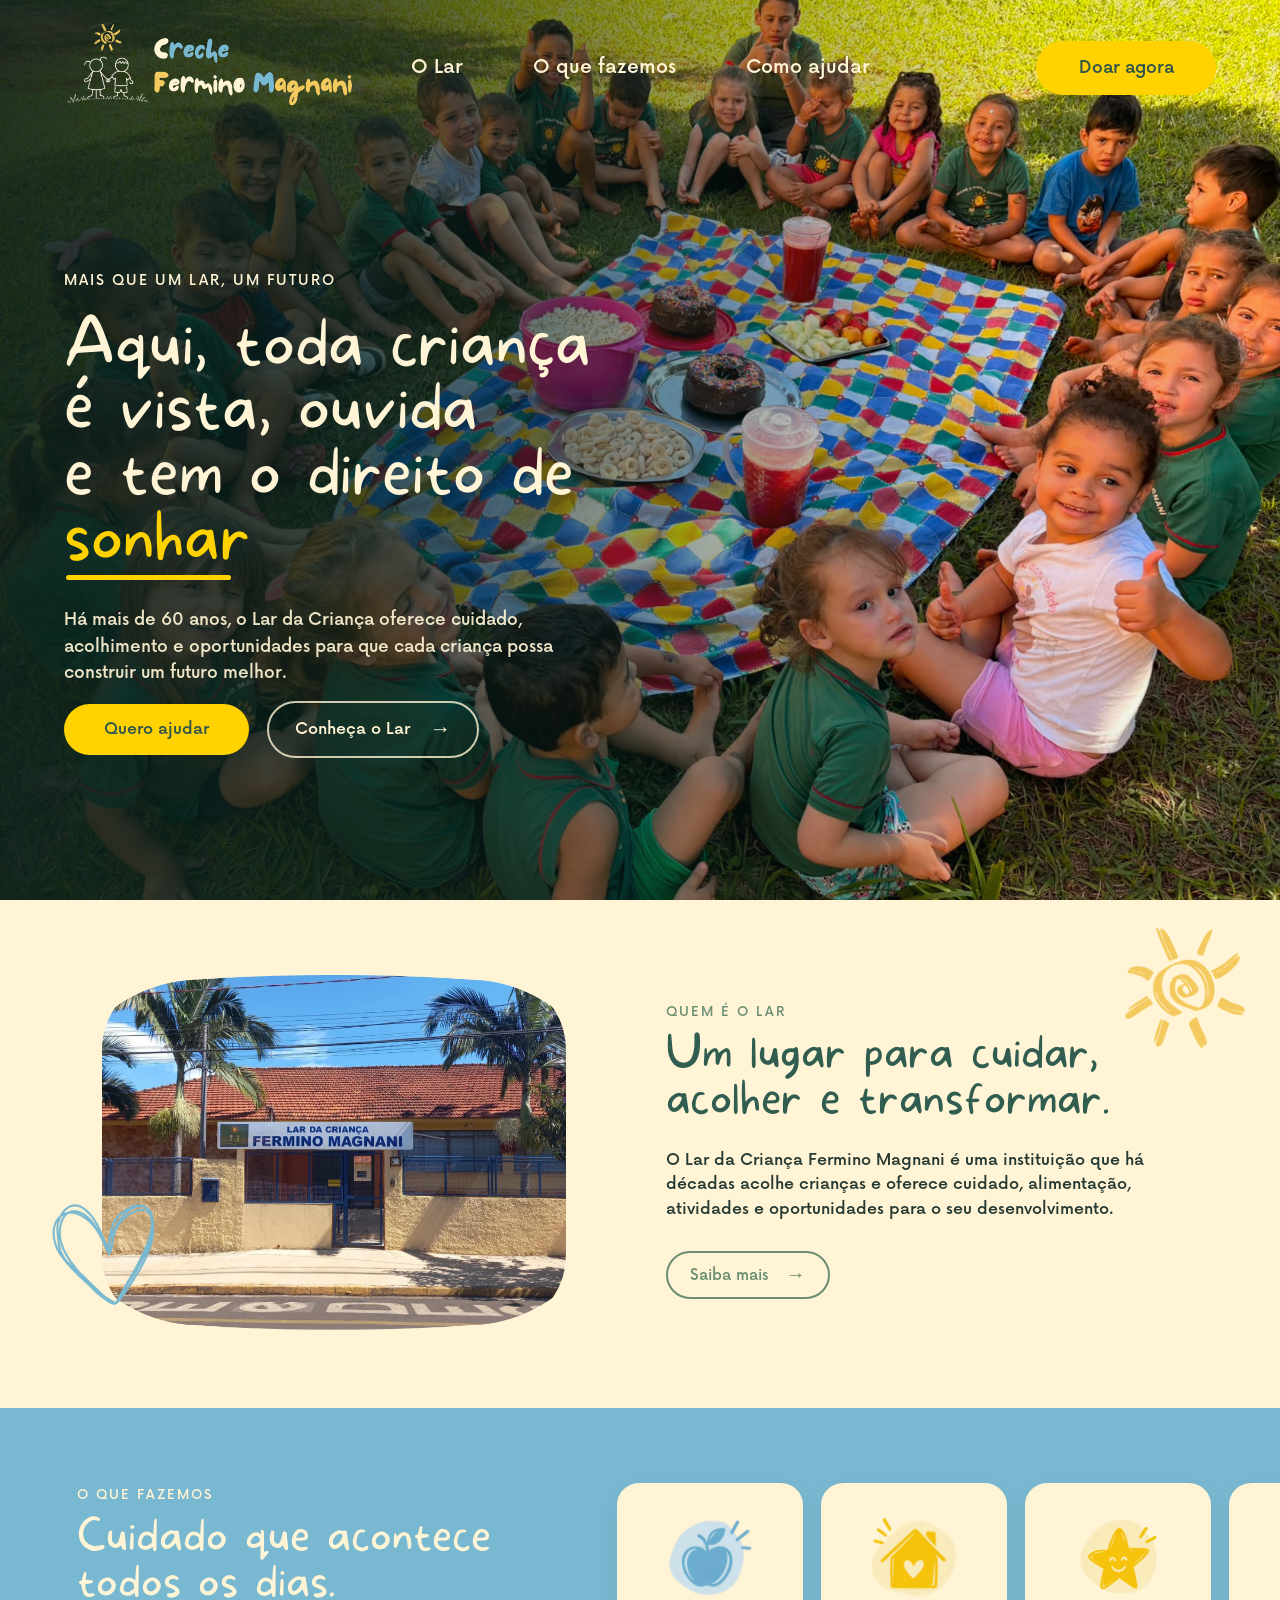
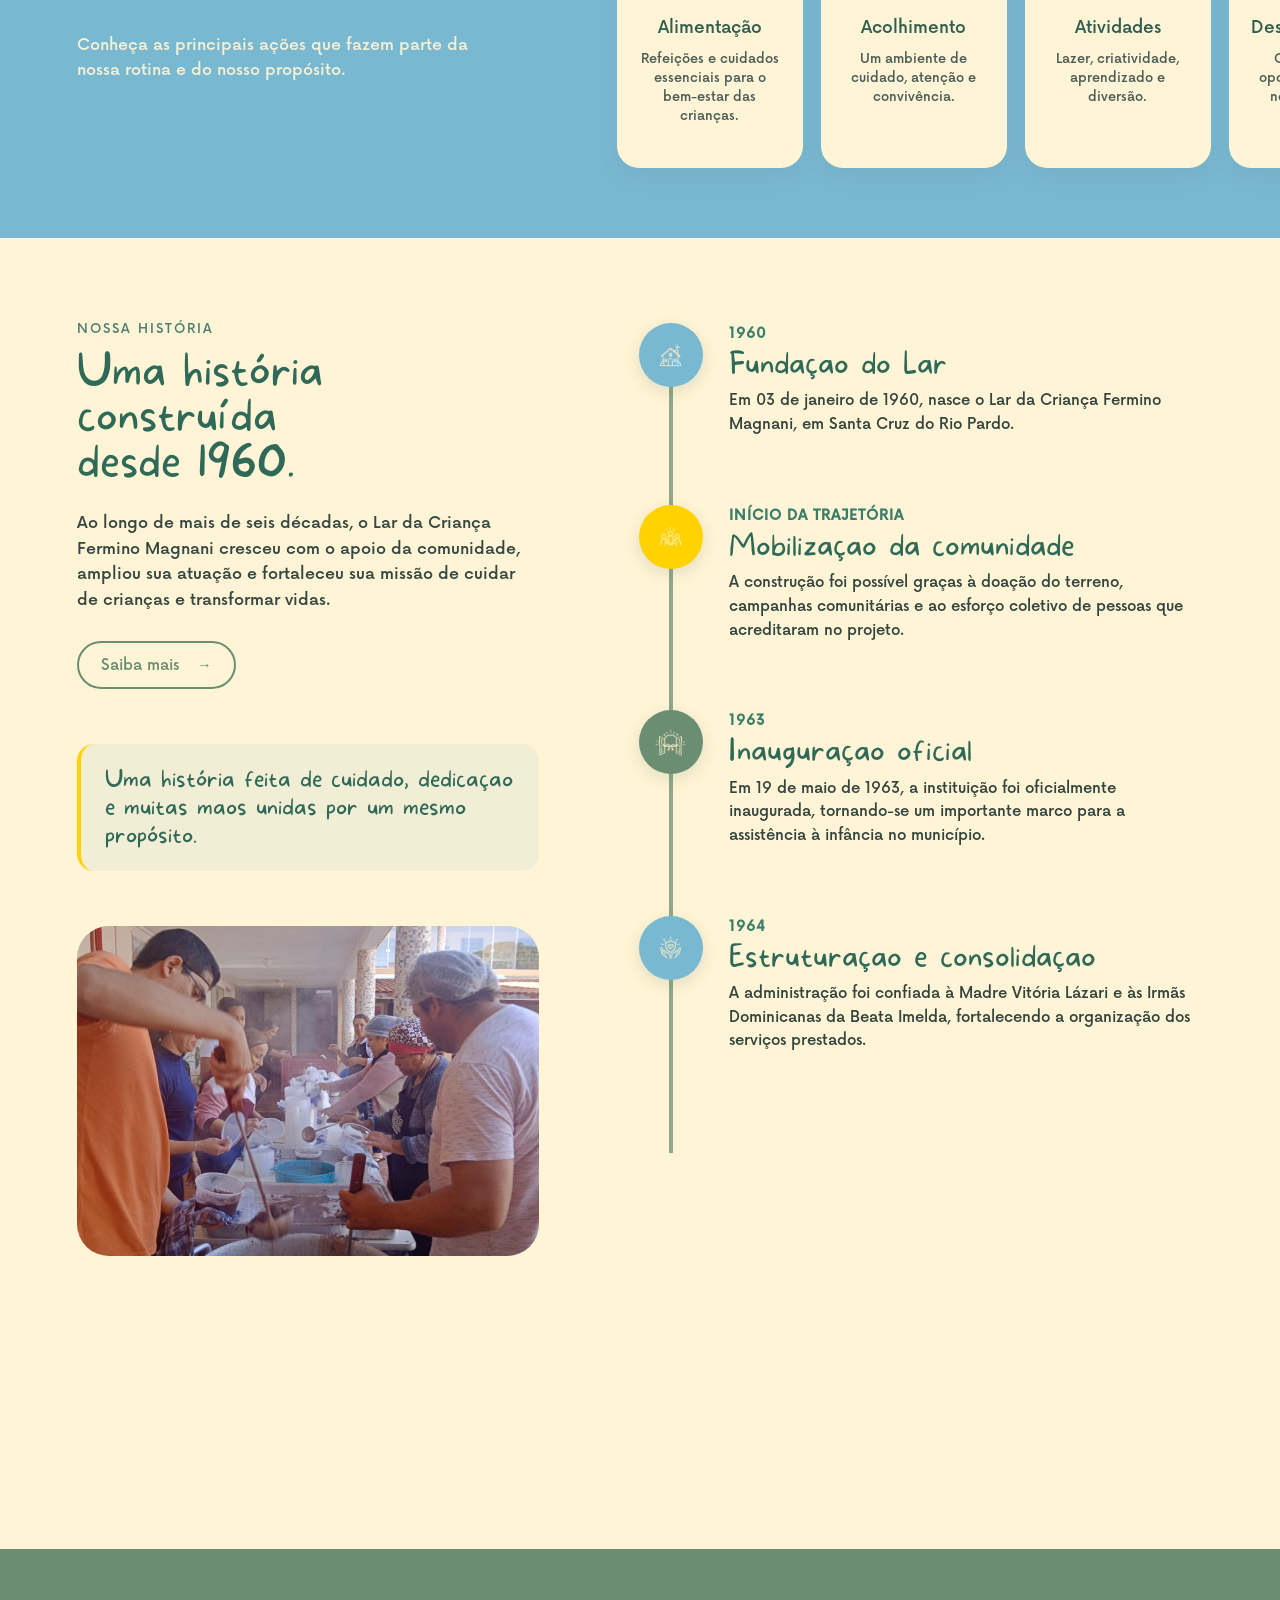
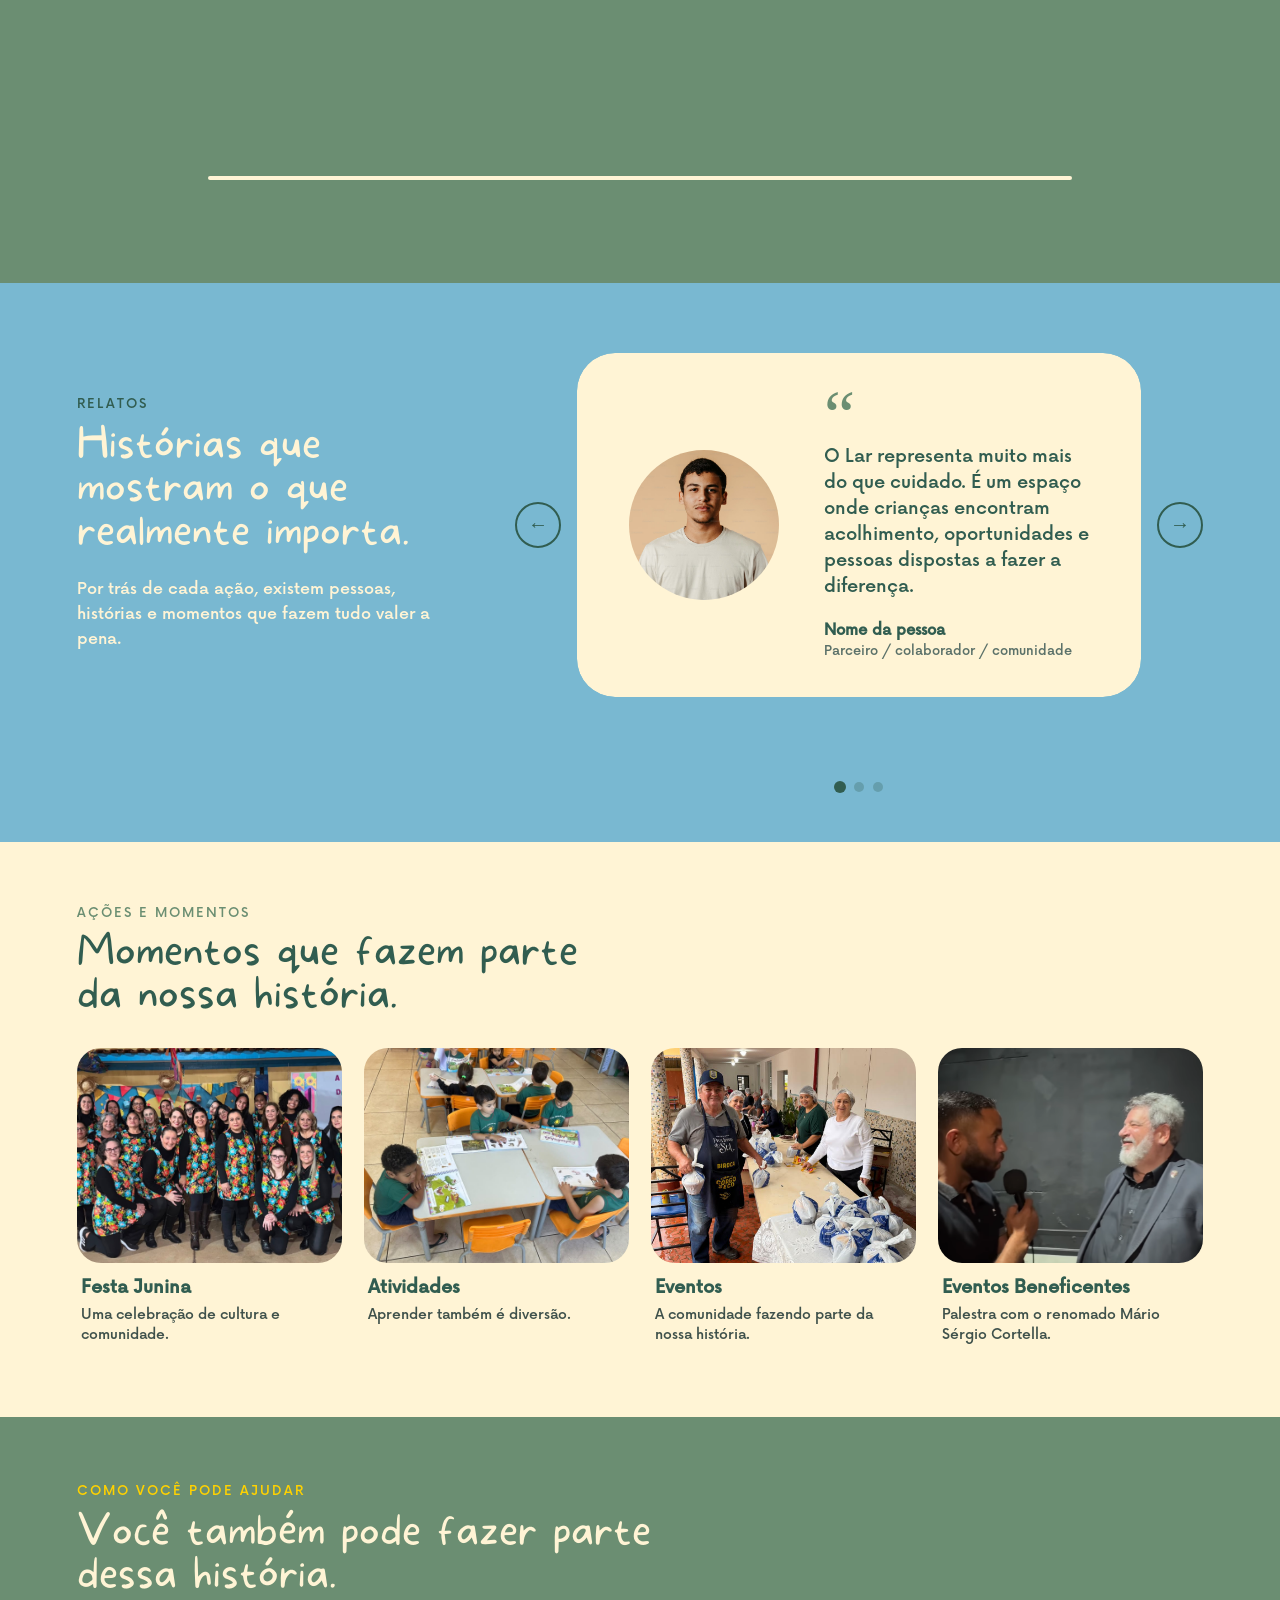
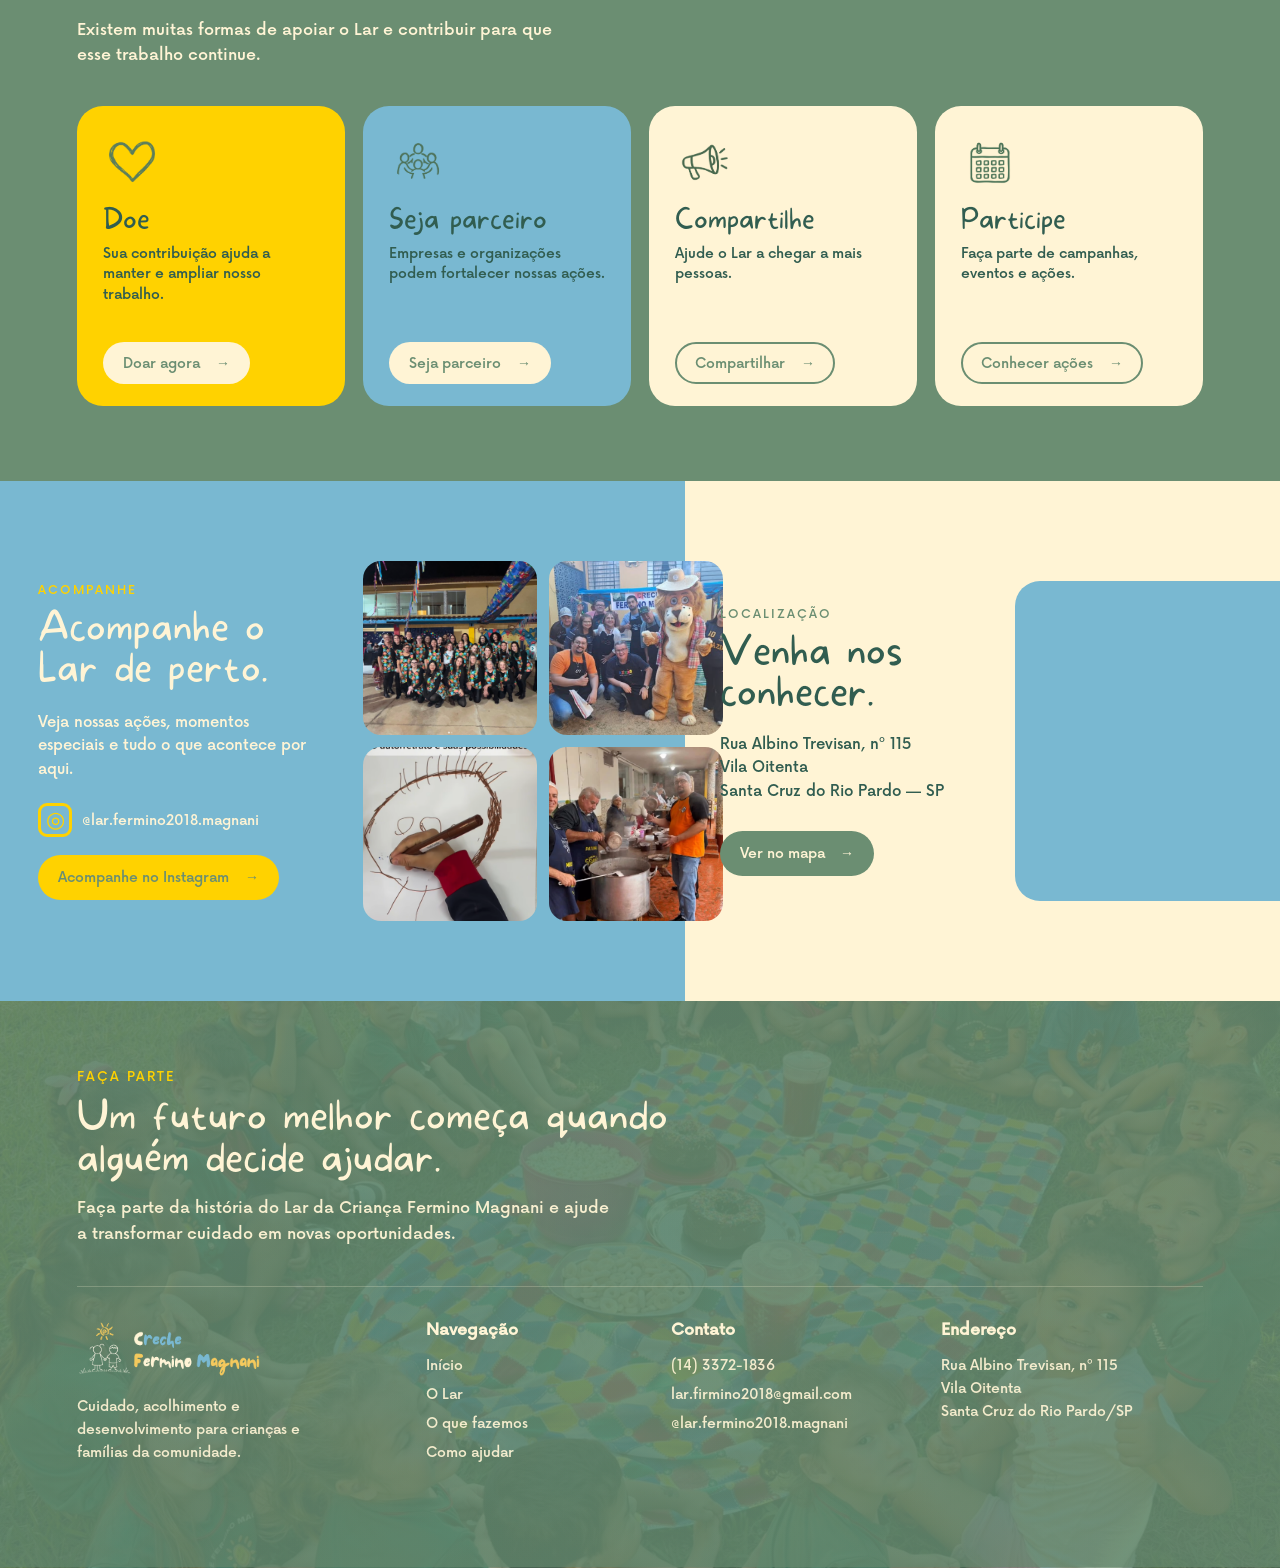
==== commit 11a60b73: "vfinal" ====
--- a/LAR SITE/index_V3/index.html
+++ b/LAR SITE/index_V3/index.html
@@ -10,6 +10,1030 @@
 
     <link rel="stylesheet" href="style.css">
 </head>
+
+<!-- ========================================
+     MODAL DE DOAÇÃO
+========================================= -->
+
+<div class="doacao-modal" id="doacaoModal" aria-hidden="true">
+
+    <!-- FUNDO ESCURO -->
+    <div class="doacao-modal-overlay"></div>
+
+
+    <!-- JANELA -->
+    <div class="doacao-modal-box" role="dialog" aria-modal="true" aria-labelledby="doacaoTitulo">
+
+        <!-- FECHAR -->
+        <button class="doacao-fechar" id="fecharDoacao" type="button" aria-label="Fechar formulário de doação">
+            ×
+        </button>
+
+
+        <!-- CABEÇALHO -->
+        <div class="doacao-modal-header">
+
+            <span class="doacao-modal-tag">
+                FAÇA PARTE
+            </span>
+
+            <h2 id="doacaoTitulo">
+                Sua ajuda transforma
+                cuidado em oportunidades.
+            </h2>
+
+            <p>
+                Escolha como deseja contribuir com
+                o Lar da Criança Fermino Magnani.
+            </p>
+
+        </div>
+
+
+        <!-- FORMULÁRIO -->
+        <form class="doacao-form" id="doacaoForm">
+
+            <!-- VALOR -->
+            <div class="doacao-grupo">
+
+                <label class="doacao-label">
+                    Quanto você deseja doar?
+                </label>
+
+                <div class="doacao-valores">
+
+                    <button type="button" class="valor-doacao" data-valor="20">
+                        R$ 20
+                    </button>
+
+                    <button type="button" class="valor-doacao" data-valor="50">
+                        R$ 50
+                    </button>
+
+                    <button type="button" class="valor-doacao" data-valor="100">
+                        R$ 100
+                    </button>
+
+                    <button type="button" class="valor-doacao" data-valor="200">
+                        R$ 200
+                    </button>
+
+                </div>
+
+
+                <div class="valor-personalizado">
+
+                    <span>R$</span>
+
+                    <input type="number" id="valorPersonalizado" name="valor" placeholder="Outro valor" min="1">
+
+                </div>
+
+            </div>
+
+
+            <!-- DADOS -->
+            <div class="doacao-campos-grid">
+
+                <div class="doacao-campo">
+
+                    <label for="nomeDoador">
+                        Nome
+                    </label>
+
+                    <input type="text" id="nomeDoador" name="nome" placeholder="Seu nome" required>
+
+                </div>
+
+
+                <div class="doacao-campo">
+
+                    <label for="emailDoador">
+                        E-mail
+                    </label>
+
+                    <input type="email" id="emailDoador" name="email" placeholder="seu@email.com" required>
+
+                </div>
+
+
+                <div class="doacao-campo">
+
+                    <label for="telefoneDoador">
+                        Telefone
+                    </label>
+
+                    <input type="tel" id="telefoneDoador" name="telefone" placeholder="(14) 00000-0000">
+
+                </div>
+
+
+                <div class="doacao-campo">
+
+                    <label for="tipoDoacao">
+                        Tipo de contribuição
+                    </label>
+
+                    <select id="tipoDoacao" name="tipo">
+                        <option value="unica">
+                            Doação única
+                        </option>
+
+                        <option value="mensal">
+                            Quero ajudar mensalmente
+                        </option>
+
+                        <option value="empresa">
+                            Doação empresarial
+                        </option>
+
+                    </select>
+
+                </div>
+
+            </div>
+
+
+            <!-- MENSAGEM OPCIONAL -->
+            <div class="doacao-campo doacao-campo-completo">
+
+                <label for="mensagemDoador">
+                    Mensagem
+                    <span>(opcional)</span>
+                </label>
+
+                <textarea id="mensagemDoador" name="mensagem" placeholder="Deixe uma mensagem para o Lar..."
+                    rows="3"></textarea>
+
+            </div>
+
+
+            <!-- CHECKBOX -->
+            <label class="doacao-checkbox">
+
+                <input type="checkbox" name="novidades">
+
+                <span class="check-custom"></span>
+
+                <span>
+                    Quero receber novidades sobre as ações do Lar.
+                </span>
+
+            </label>
+
+
+            <!-- BOTÃO FINAL -->
+            <button type="submit" class="doacao-enviar">
+                Continuar doação
+                <span>→</span>
+            </button>
+
+
+            <p class="doacao-observacao">
+                As informações de pagamento serão apresentadas
+                na próxima etapa.
+            </p>
+
+        </form>
+
+
+        <!-- SUCESSO -->
+        <div class="doacao-sucesso" id="doacaoSucesso">
+
+            <div class="doacao-sucesso-icone">
+                ✓
+            </div>
+
+            <span class="doacao-modal-tag">
+                OBRIGADO
+            </span>
+
+            <h2>
+                Seu apoio faz parte dessa história.
+            </h2>
+
+            <p>
+                Esta é uma demonstração do fluxo de doação.
+                Depois vocês podem integrar aqui o Pix ou
+                outra forma de pagamento oficial.
+            </p>
+
+            <button type="button" class="doacao-voltar" id="fecharSucesso">
+                Voltar para o site
+            </button>
+
+        </div>
+
+    </div>
+
+</div>
+
+<!-- ========================================
+     MODAL SEJA PARCEIRO
+========================================= -->
+
+<div class="parceria-modal" id="parceriaModal" aria-hidden="true">
+
+    <div class="parceria-modal-overlay"></div>
+
+    <div class="parceria-modal-box" role="dialog" aria-modal="true" aria-labelledby="parceriaTitulo">
+
+        <!-- FECHAR -->
+        <button class="parceria-fechar" id="fecharParceria" type="button" aria-label="Fechar formulário de parceria">
+            ×
+        </button>
+
+
+        <!-- CABEÇALHO -->
+        <div class="parceria-modal-header">
+
+            <span class="parceria-modal-tag">
+                SEJA PARCEIRO
+            </span>
+
+            <h2 id="parceriaTitulo">
+                Sua empresa também pode
+                fazer parte dessa história.
+            </h2>
+
+            <p>
+                Empresas e organizações podem apoiar o Lar
+                por meio de contribuições, projetos, campanhas
+                e outras formas de parceria.
+            </p>
+
+        </div>
+
+
+        <!-- FORMULÁRIO -->
+        <form class="parceria-form" id="parceriaForm">
+
+            <!-- DADOS DA EMPRESA -->
+            <div class="parceria-secao">
+
+                <span class="parceria-secao-titulo">
+                    Sobre a empresa
+                </span>
+
+                <div class="parceria-campos-grid">
+
+                    <div class="parceria-campo">
+
+                        <label for="empresaNome">
+                            Empresa / organização
+                        </label>
+
+                        <input type="text" id="empresaNome" name="empresa" placeholder="Nome da empresa" required>
+
+                    </div>
+
+
+                    <div class="parceria-campo">
+
+                        <label for="empresaSegmento">
+                            Segmento
+                        </label>
+
+                        <input type="text" id="empresaSegmento" name="segmento"
+                            placeholder="Ex.: comércio, indústria, serviços">
+
+                    </div>
+
+
+                    <div class="parceria-campo">
+
+                        <label for="responsavelNome">
+                            Responsável
+                        </label>
+
+                        <input type="text" id="responsavelNome" name="responsavel" placeholder="Nome do responsável"
+                            required>
+
+                    </div>
+
+
+                    <div class="parceria-campo">
+
+                        <label for="responsavelCargo">
+                            Cargo
+                        </label>
+
+                        <input type="text" id="responsavelCargo" name="cargo" placeholder="Ex.: gerente, proprietário">
+
+                    </div>
+
+
+                    <div class="parceria-campo">
+
+                        <label for="empresaEmail">
+                            E-mail
+                        </label>
+
+                        <input type="email" id="empresaEmail" name="email" placeholder="empresa@email.com" required>
+
+                    </div>
+
+
+                    <div class="parceria-campo">
+
+                        <label for="empresaTelefone">
+                            Telefone
+                        </label>
+
+                        <input type="tel" id="empresaTelefone" name="telefone" placeholder="(14) 00000-0000">
+
+                    </div>
+
+                </div>
+
+            </div>
+
+
+            <!-- TIPO DE PARCERIA -->
+            <div class="parceria-secao">
+
+                <span class="parceria-secao-titulo">
+                    Como sua empresa gostaria de ajudar?
+                </span>
+
+                <div class="parceria-opcoes">
+
+                    <button type="button" class="parceria-opcao" data-parceria="financeira">
+                        Apoio financeiro
+                    </button>
+
+                    <button type="button" class="parceria-opcao" data-parceria="materiais">
+                        Doação de materiais
+                    </button>
+
+                    <button type="button" class="parceria-opcao" data-parceria="servicos">
+                        Serviços / estrutura
+                    </button>
+
+                    <button type="button" class="parceria-opcao" data-parceria="campanha">
+                        Campanhas e eventos
+                    </button>
+
+                </div>
+
+                <input type="hidden" id="tipoParceria" name="tipoParceria">
+
+            </div>
+
+
+            <!-- FAIXA DE CONTRIBUIÇÃO -->
+            <div class="parceria-campo parceria-campo-completo">
+
+                <label for="faixaApoio">
+                    Faixa de apoio pretendida
+                </label>
+
+                <select id="faixaApoio" name="faixaApoio">
+                    <option value="">
+                        Selecione uma opção
+                    </option>
+
+                    <option value="ate500">
+                        Até R$ 500
+                    </option>
+
+                    <option value="500-1500">
+                        R$ 500 a R$ 1.500
+                    </option>
+
+                    <option value="1500-5000">
+                        R$ 1.500 a R$ 5.000
+                    </option>
+
+                    <option value="mais5000">
+                        Acima de R$ 5.000
+                    </option>
+
+                    <option value="outro">
+                        Outro tipo de apoio
+                    </option>
+                </select>
+
+            </div>
+
+
+            <!-- MENSAGEM -->
+            <div class="parceria-campo parceria-campo-completo">
+
+                <label for="mensagemParceria">
+                    Conte um pouco sobre a parceria
+                </label>
+
+                <textarea id="mensagemParceria" name="mensagem" rows="4"
+                    placeholder="Como sua empresa gostaria de contribuir?"></textarea>
+
+            </div>
+
+
+            <!-- CHECK -->
+            <label class="parceria-checkbox">
+
+                <input type="checkbox" id="autorizaContato" required>
+
+                <span class="parceria-check-custom"></span>
+
+                <span>
+                    Autorizo o Lar a entrar em contato
+                    para conversar sobre esta parceria.
+                </span>
+
+            </label>
+
+
+            <!-- BOTÃO -->
+            <button type="submit" class="parceria-enviar">
+                Quero ser parceiro
+                <span>→</span>
+            </button>
+
+        </form>
+
+
+        <!-- SUCESSO -->
+        <div class="parceria-sucesso" id="parceriaSucesso">
+
+            <div class="parceria-sucesso-icone">
+                ✓
+            </div>
+
+            <span class="parceria-modal-tag">
+                OBRIGADO
+            </span>
+
+            <h2>
+                Que bom ter sua empresa
+                interessada em fazer parte.
+            </h2>
+
+            <p>
+                As informações foram preenchidas com sucesso.
+                Depois vocês podem conectar este formulário ao
+                e-mail, banco de dados ou sistema de contato do Lar.
+            </p>
+
+            <button type="button" class="parceria-voltar" id="fecharParceriaSucesso">
+                Voltar para o site
+            </button>
+
+        </div>
+
+    </div>
+
+</div>
+
+<!-- ========================================
+     MODAL DE COMPARTILHAMENTO
+========================================= -->
+
+<div class="compartilhar-modal" id="compartilharModal" aria-hidden="true">
+
+    <div class="compartilhar-overlay"></div>
+
+    <div class="compartilhar-box" role="dialog" aria-modal="true" aria-labelledby="compartilharTitulo">
+
+        <!-- FECHAR -->
+        <button class="compartilhar-fechar" id="fecharCompartilhar" type="button" aria-label="Fechar compartilhamento">
+            ×
+        </button>
+
+
+        <!-- CABEÇALHO -->
+        <div class="compartilhar-header">
+
+            <span class="compartilhar-tag">
+                COMPARTILHE
+            </span>
+
+            <h2 id="compartilharTitulo">
+                Ajude essa história
+                a chegar mais longe.
+            </h2>
+
+            <p>
+                Compartilhe o trabalho do Lar com outras pessoas
+                e ajude mais gente a conhecer essa causa.
+            </p>
+
+        </div>
+
+
+        <!-- OPÇÕES -->
+        <div class="compartilhar-opcoes">
+
+
+            <!-- WHATSAPP -->
+            <button type="button" class="compartilhar-opcao compartilhar-whatsapp" data-rede="whatsapp">
+
+                <span class="compartilhar-icone">
+                    WA
+                </span>
+
+                <span>
+                    WhatsApp
+                </span>
+
+            </button>
+
+
+            <!-- FACEBOOK -->
+            <button type="button" class="compartilhar-opcao compartilhar-facebook" data-rede="facebook">
+
+                <span class="compartilhar-icone">
+                    f
+                </span>
+
+                <span>
+                    Facebook
+                </span>
+
+            </button>
+
+
+            <!-- X / TWITTER -->
+            <button type="button" class="compartilhar-opcao compartilhar-instagram" data-rede="instagram">
+                <span class="compartilhar-icone">
+                    ◎
+                </span>
+
+                <span>
+                    Instagram
+                </span>
+            </button>
+
+
+            <!-- EMAIL -->
+            <button type="button" class="compartilhar-opcao compartilhar-email" data-rede="email">
+
+                <span class="compartilhar-icone">
+                    @
+                </span>
+
+                <span>
+                    E-mail
+                </span>
+
+            </button>
+
+
+            <!-- COMPARTILHAMENTO NATIVO -->
+            <button type="button" class="compartilhar-opcao compartilhar-nativo" id="compartilharNativo">
+
+                <span class="compartilhar-icone">
+                    ↗
+                </span>
+
+                <span>
+                    Compartilhar
+                </span>
+
+            </button>
+
+
+            <!-- COPIAR LINK -->
+            <button type="button" class="compartilhar-opcao compartilhar-copiar" id="copiarLink">
+
+                <span class="compartilhar-icone">
+                    ⧉
+                </span>
+
+                <span>
+                    Copiar link
+                </span>
+
+            </button>
+
+        </div>
+
+
+
+        <!-- FEEDBACK -->
+        <div class="compartilhar-feedback" id="compartilharFeedback">
+            Link copiado!
+        </div>
+
+    </div>
+
+</div>
+
+<!-- ========================================
+     MODAL EVENTOS + VOLUNTARIADO
+========================================= -->
+
+<div class="eventos-modal" id="eventosModal" aria-hidden="true">
+
+    <div class="eventos-overlay"></div>
+
+    <div class="eventos-modal-box" role="dialog" aria-modal="true" aria-labelledby="eventosTitulo">
+
+        <!-- FECHAR -->
+        <button class="eventos-fechar" id="fecharEventos" type="button" aria-label="Fechar ações e voluntariado">
+            ×
+        </button>
+
+
+        <!-- CABEÇALHO -->
+        <div class="eventos-header">
+
+            <span class="eventos-tag">
+                PARTICIPE
+            </span>
+
+            <h2 id="eventosTitulo">
+                Existem muitas formas
+                de fazer parte.
+            </h2>
+
+            <p>
+                Conheça as próximas ações do Lar e,
+                se quiser, inscreva-se para participar
+                como voluntário.
+            </p>
+
+        </div>
+
+
+        <!-- ========================================
+             PRÓXIMAS AÇÕES
+        ========================================= -->
+
+        <div class="eventos-proximos">
+
+            <div class="eventos-secao-topo">
+
+                <div>
+                    <span class="eventos-subtag">
+                        PRÓXIMAS AÇÕES
+                    </span>
+
+                    <h3>
+                        O que vem por aí
+                    </h3>
+                </div>
+
+                <p>
+                    Eventos de exemplo para demonstração do site.
+                </p>
+
+            </div>
+
+
+            <div class="eventos-lista">
+
+                <!-- EVENTO 1 -->
+                <article class="evento-card">
+
+                    <div class="evento-data">
+                        <strong>12</strong>
+                        <span>OUT</span>
+                    </div>
+
+                    <div class="evento-conteudo">
+
+                        <span class="evento-tipo">
+                            EVENTO
+                        </span>
+
+                        <h4>
+                            Tarde de Brincadeiras
+                        </h4>
+
+                        <p>
+                            Uma tarde especial com atividades
+                            recreativas, oficinas e integração
+                            com as crianças.
+                        </p>
+
+                        <div class="evento-info">
+                            <span>14h às 17h</span>
+                            <span>Lar Fermino Magnani</span>
+                        </div>
+
+                    </div>
+
+                    <button type="button" class="evento-participar" data-evento="Tarde de Brincadeiras">
+                        Quero participar
+                        <span>→</span>
+                    </button>
+
+                </article>
+
+
+                <!-- EVENTO 2 -->
+                <article class="evento-card">
+
+                    <div class="evento-data">
+                        <strong>26</strong>
+                        <span>OUT</span>
+                    </div>
+
+                    <div class="evento-conteudo">
+
+                        <span class="evento-tipo">
+                            CAMPANHA
+                        </span>
+
+                        <h4>
+                            Arrecadação Solidária
+                        </h4>
+
+                        <p>
+                            Campanha para arrecadação de alimentos,
+                            itens de higiene e materiais para
+                            as atividades do Lar.
+                        </p>
+
+                        <div class="evento-info">
+                            <span>9h às 16h</span>
+                            <span>Santa Cruz do Rio Pardo</span>
+                        </div>
+
+                    </div>
+
+                    <button type="button" class="evento-participar" data-evento="Arrecadação Solidária">
+                        Quero participar
+                        <span>→</span>
+                    </button>
+
+                </article>
+
+
+                <!-- EVENTO 3 -->
+                <article class="evento-card">
+
+                    <div class="evento-data">
+                        <strong>09</strong>
+                        <span>NOV</span>
+                    </div>
+
+                    <div class="evento-conteudo">
+
+                        <span class="evento-tipo">
+                            MUTIRÃO
+                        </span>
+
+                        <h4>
+                            Dia de Cuidar do Lar
+                        </h4>
+
+                        <p>
+                            Um dia de trabalho voluntário para
+                            organização, jardinagem e pequenas
+                            melhorias nos espaços da instituição.
+                        </p>
+
+                        <div class="evento-info">
+                            <span>8h às 13h</span>
+                            <span>Lar Fermino Magnani</span>
+                        </div>
+
+                    </div>
+
+                    <button type="button" class="evento-participar" data-evento="Dia de Cuidar do Lar">
+                        Quero participar
+                        <span>→</span>
+                    </button>
+
+                </article>
+
+            </div>
+
+        </div>
+
+
+        <!-- ========================================
+             VOLUNTARIADO
+        ========================================= -->
+
+        <div class="voluntariado-area">
+
+            <div class="voluntariado-intro">
+
+                <span class="eventos-subtag">
+                    VOLUNTARIADO
+                </span>
+
+                <h3>
+                    Quer ajudar de perto?
+                </h3>
+
+                <p>
+                    Preencha seus dados e conte como gostaria
+                    de participar. A equipe do Lar poderá entrar
+                    em contato quando surgir uma oportunidade.
+                </p>
+
+            </div>
+
+
+            <form class="voluntariado-form" id="voluntariadoForm">
+
+                <div class="voluntariado-grid">
+
+                    <div class="voluntariado-campo">
+
+                        <label for="voluntarioNome">
+                            Nome
+                        </label>
+
+                        <input type="text" id="voluntarioNome" name="nome" placeholder="Seu nome" required>
+
+                    </div>
+
+
+                    <div class="voluntariado-campo">
+
+                        <label for="voluntarioEmail">
+                            E-mail
+                        </label>
+
+                        <input type="email" id="voluntarioEmail" name="email" placeholder="seu@email.com" required>
+
+                    </div>
+
+
+                    <div class="voluntariado-campo">
+
+                        <label for="voluntarioTelefone">
+                            Telefone
+                        </label>
+
+                        <input type="tel" id="voluntarioTelefone" name="telefone" placeholder="(14) 00000-0000">
+
+                    </div>
+
+
+                    <div class="voluntariado-campo">
+
+                        <label for="voluntarioEvento">
+                            Ação de interesse
+                        </label>
+
+                        <select id="voluntarioEvento" name="evento">
+                            <option value="">
+                                Voluntariado geral
+                            </option>
+
+                            <option value="Tarde de Brincadeiras">
+                                Tarde de Brincadeiras
+                            </option>
+
+                            <option value="Arrecadação Solidária">
+                                Arrecadação Solidária
+                            </option>
+
+                            <option value="Dia de Cuidar do Lar">
+                                Dia de Cuidar do Lar
+                            </option>
+
+                        </select>
+
+                    </div>
+
+                </div>
+
+
+                <!-- ÁREA DE INTERESSE -->
+                <div class="voluntariado-campo">
+
+                    <label>
+                        Como você gostaria de ajudar?
+                    </label>
+
+                    <div class="voluntariado-opcoes">
+
+                        <button type="button" class="voluntariado-opcao" data-area="eventos">
+                            Eventos
+                        </button>
+
+                        <button type="button" class="voluntariado-opcao" data-area="recreacao">
+                            Recreação
+                        </button>
+
+                        <button type="button" class="voluntariado-opcao" data-area="organizacao">
+                            Organização
+                        </button>
+
+                        <button type="button" class="voluntariado-opcao" data-area="campanhas">
+                            Campanhas
+                        </button>
+
+                    </div>
+
+                    <input type="hidden" id="areaVoluntariado" name="area">
+
+                </div>
+
+
+                <!-- DISPONIBILIDADE -->
+                <div class="voluntariado-campo">
+
+                    <label for="disponibilidadeVoluntario">
+                        Disponibilidade
+                    </label>
+
+                    <select id="disponibilidadeVoluntario" name="disponibilidade">
+                        <option value="">
+                            Selecione
+                        </option>
+
+                        <option value="semana">
+                            Durante a semana
+                        </option>
+
+                        <option value="finais">
+                            Finais de semana
+                        </option>
+
+                        <option value="eventos">
+                            Apenas em eventos específicos
+                        </option>
+
+                        <option value="flexivel">
+                            Horário flexível
+                        </option>
+
+                    </select>
+
+                </div>
+
+
+                <!-- MENSAGEM -->
+                <div class="voluntariado-campo">
+
+                    <label for="mensagemVoluntario">
+                        Conte um pouco sobre você
+                    </label>
+
+                    <textarea id="mensagemVoluntario" name="mensagem" rows="4"
+                        placeholder="Conte como gostaria de contribuir..."></textarea>
+
+                </div>
+
+
+                <label class="voluntariado-checkbox">
+
+                    <input type="checkbox" required>
+
+                    <span class="voluntariado-check"></span>
+
+                    <span>
+                        Autorizo o Lar a entrar em contato
+                        sobre oportunidades de voluntariado.
+                    </span>
+
+                </label>
+
+
+                <button type="submit" class="voluntariado-enviar">
+                    Quero participar
+                    <span>→</span>
+                </button>
+
+            </form>
+
+        </div>
+
+
+        <!-- ========================================
+             SUCESSO
+        ========================================= -->
+
+        <div class="voluntariado-sucesso" id="voluntariadoSucesso">
+
+            <div class="voluntariado-sucesso-icone">
+                ✓
+            </div>
+
+            <span class="eventos-tag">
+                INSCRIÇÃO REALIZADA
+            </span>
+
+            <h2>
+                Obrigado por querer
+                fazer parte.
+            </h2>
+
+            <p>
+                Seu interesse foi registrado.
+                Esta é uma demonstração do fluxo e,
+                futuramente, o formulário pode ser conectado
+                ao e-mail ou banco de dados do Lar.
+            </p>
+
+            <button type="button" class="voluntariado-voltar" id="fecharVoluntariadoSucesso">
+                Voltar para o site
+            </button>
+
+        </div>
+
+    </div>
+
+</div>
 
 <body>
 
@@ -180,7 +1204,7 @@
                     </p>
 
 
-                    <a href="#" class="quem-lar-botao">
+                    <a href="https://www.santacruzdoriopardo.sp.gov.br/assets/uploads/terceiro_setor/arquivos/d7640134e6120f0241bc683d37adbeb2.pdf" target="_blank" class="quem-lar-botao">
 
                         Saiba mais
 
@@ -220,7 +1244,7 @@
                         da nossa rotina e do nosso propósito.
                     </p>
 
-                    <a href="#" class="o-que-fazemos-botao">
+                    <a href="https://www.santacruzdoriopardo.sp.gov.br/assets/uploads/terceiro_setor/arquivos/d7640134e6120f0241bc683d37adbeb2.pdf" target="_blank" class="o-que-fazemos-botao">
 
                         Saiba mais
 
@@ -358,7 +1382,7 @@
                             de crianças e transformar vidas.
                         </p>
 
-                        <a href="#" class="historia-botao">
+                        <a href="https://docs.google.com/document/d/12FQgbftMUfipTIT-5cEYodX8aiQ0EU8F/edit?usp=sharing&ouid=100052585057552997051&rtpof=true&sd=true" target="_blank" class="historia-botao">
                             Saiba mais
                             <span>→</span>
                         </a>
@@ -380,7 +1404,7 @@
                     <!-- FOTO -->
                     <div class="historia-foto historia-reveal">
 
-                        <img src="assets/img/historia-foto.jpg"
+                        <img src="assets/img/historia-foto.jpeg"
                             alt="Momento da história do Lar da Criança Fermino Magnani">
 
                     </div>
@@ -715,7 +1739,7 @@
 
                                 <div class="relato-foto">
 
-                                    <img src="assets/img/relato-1.jpg" alt="Pessoa participante do relato">
+                                    <img src="assets/img/relato-1.avif" alt="Pessoa participante do relato">
 
                                 </div>
 
@@ -753,7 +1777,7 @@
 
                                 <div class="relato-foto">
 
-                                    <img src="assets/img/relato-2.jpg" alt="Pessoa participante do relato">
+                                    <img src="assets/img/relato-2.avif" alt="Pessoa participante do relato">
 
                                 </div>
 
@@ -887,7 +1911,7 @@
 
                         <div class="acao-imagem">
 
-                            <img src="assets/img/acao-1.jpg" alt="Festa Junina do Lar">
+                            <img src="assets/img/acao-1.png" alt="Festa Junina do Lar">
 
                         </div>
 
@@ -912,7 +1936,7 @@
 
                         <div class="acao-imagem">
 
-                            <img src="assets/img/acao-2.jpg" alt="Atividades realizadas com as crianças">
+                            <img src="assets/img/acao-2.jpeg" alt="Atividades realizadas com as crianças">
 
                         </div>
 
@@ -937,7 +1961,7 @@
 
                         <div class="acao-imagem">
 
-                            <img src="assets/img/acao-3.jpg" alt="Evento realizado pelo Lar">
+                            <img src="assets/img/acao-3.jpeg" alt="Evento realizado pelo Lar">
 
                         </div>
 
@@ -962,19 +1986,18 @@
 
                         <div class="acao-imagem">
 
-                            <img src="assets/img/acao-4.jpg" alt="Atividade no jardim">
+                            <img src="assets/img/acao-4.png" alt="Palestra com Cortella">
 
                         </div>
 
                         <div class="acao-conteudo">
 
                             <h3>
-                                Jardim
+                                Eventos Beneficentes
                             </h3>
 
                             <p>
-                                Cuidado que também
-                                é aprendizado.
+                                Palestra com o renomado Mário Sérgio Cortella.
                             </p>
 
                         </div>
@@ -1048,7 +2071,7 @@
                             nosso trabalho.
                         </p>
 
-                        <a href="#" class="ajuda-botao ajuda-botao-verde">
+                        <a href="#" class="ajuda-botao" data-doacao>
                             Doar agora
                             <span>→</span>
                         </a>
@@ -1075,10 +2098,11 @@
                             nossas ações.
                         </p>
 
-                        <a href="#" class="ajuda-botao ajuda-botao-verde">
-                            Saiba como
+                        <a href="#" class="ajuda-botao" data-parceria-modal>
+                            Seja parceiro
                             <span>→</span>
                         </a>
+
 
                     </article>
 
@@ -1101,7 +2125,7 @@
                             a mais pessoas.
                         </p>
 
-                        <a href="#" class="ajuda-botao ajuda-botao-contorno">
+                        <a href="#" class="ajuda-botao ajuda-botao-contorno" data-compartilhar>
                             Compartilhar
                             <span>→</span>
                         </a>
@@ -1127,8 +2151,8 @@
                             eventos e ações.
                         </p>
 
-                        <a href="#" class="ajuda-botao ajuda-botao-contorno">
-                            Conheça as ações
+                        <a href="#" class="ajuda-botao ajuda-botao-contorno" data-eventos>
+                            Conhecer ações
                             <span>→</span>
                         </a>
 
@@ -1349,8 +2373,8 @@
                         </h3>
 
                         <ul>
-                            <li>(14) 0000-0000</li>
-                            <li>contato@larfermino.org.br</li>
+                            <li>(14) 3372-1836</li>
+                            <li>lar.firmino2018@gmail.com</li>
                             <li>@lar.fermino2018.magnani</li>
                         </ul>
 
@@ -1383,7 +2407,8 @@
 
                     <div class="footer-redes">
                         <a href="https://www.instagram.com/lar.fermino2018.magnani/" target="_blank">Instagram</a>
-                        <a href="#" target="_blank">Facebook</a>
+                        <a href="https://www.facebook.com/pages/Lar-da-Crian%C3%A7a-Fermino-Magnani/111212248963868"
+                            target="_blank">Facebook</a>
                     </div>
 
                 </div>
--- a/LAR SITE/index_V3/style.css
+++ b/LAR SITE/index_V3/style.css
@@ -65,6 +65,10 @@
     scroll-behavior: smooth;
 }
 
+section {
+    scroll-margin-top: 90px;
+}
+
 
 body {
     font-family: var(--fonte-texto);
@@ -285,7 +289,7 @@
     inset: 0;
 
     background-image:
-        url("assets/img/hero.png");
+        url("assets/img/hero.jpeg");
 
     background-size: cover;
 
@@ -5093,7 +5097,7 @@
             rgba(107, 142, 114, 0.90),
             rgba(107, 142, 114, 0.90)
         ),
-        url("assets/img/hero.png");
+        url("assets/img/hero.jpeg");
 
     background-size: cover;
     background-position: center;
@@ -5474,4 +5478,2908 @@
         align-items: flex-start;
     }
 
+}
+
+/* ========================================
+   MODAL DE DOAÇÃO
+======================================== */
+
+body.modal-aberto {
+    overflow: hidden;
+}
+
+
+.doacao-modal {
+    position: fixed;
+
+    inset: 0;
+
+    z-index: 9999;
+
+    display: flex;
+
+    align-items: center;
+    justify-content: center;
+
+    padding: 24px;
+
+    opacity: 0;
+    visibility: hidden;
+
+    transition:
+        opacity 0.35s ease,
+        visibility 0.35s ease;
+}
+
+
+.doacao-modal.ativo {
+    opacity: 1;
+    visibility: visible;
+}
+
+
+/* ========================================
+   OVERLAY
+======================================== */
+
+.doacao-modal-overlay {
+    position: absolute;
+
+    inset: 0;
+
+    background:
+        rgba(29, 57, 48, 0.72);
+
+    backdrop-filter: blur(7px);
+
+    opacity: 0;
+
+    transition:
+        opacity 0.4s ease;
+}
+
+
+.doacao-modal.ativo
+.doacao-modal-overlay {
+    opacity: 1;
+}
+
+
+/* ========================================
+   JANELA
+======================================== */
+
+.doacao-modal-box {
+    position: relative;
+
+    z-index: 2;
+
+    width: min(720px, 100%);
+
+    max-height: calc(100vh - 48px);
+
+    overflow-y: auto;
+
+    padding:
+        42px
+        46px;
+
+    background:
+        var(--off-white);
+
+    border-radius: 32px;
+
+    box-shadow:
+        0 30px 80px
+        rgba(21, 50, 40, 0.25);
+
+    transform:
+        translateY(35px)
+        scale(0.96);
+
+    opacity: 0;
+
+    transition:
+        transform 0.4s
+        cubic-bezier(.2,.8,.2,1),
+        opacity 0.35s ease;
+
+    scrollbar-width: thin;
+
+    scrollbar-color:
+        var(--verde)
+        transparent;
+}
+
+
+.doacao-modal.ativo
+.doacao-modal-box {
+    transform:
+        translateY(0)
+        scale(1);
+
+    opacity: 1;
+}
+
+
+/* ========================================
+   FECHAR
+======================================== */
+
+.doacao-fechar {
+    position: absolute;
+
+    top: 20px;
+    right: 22px;
+
+    width: 40px;
+    height: 40px;
+
+    border: 0;
+
+    border-radius: 50%;
+
+    background:
+        rgba(107, 142, 114, 0.12);
+
+    color: var(--verde);
+
+    font-size: 27px;
+
+    cursor: pointer;
+
+    transition:
+        background 0.25s ease,
+        transform 0.25s ease;
+}
+
+
+.doacao-fechar:hover {
+    background: var(--amarelo);
+
+    transform: rotate(5deg);
+}
+
+
+/* ========================================
+   CABEÇALHO
+======================================== */
+
+.doacao-modal-header {
+    padding-right: 45px;
+
+    margin-bottom: 30px;
+}
+
+
+.doacao-modal-tag {
+    display: block;
+
+    margin-bottom: 10px;
+
+    font-family: var(--fonte-texto);
+
+    font-size: 12px;
+
+    letter-spacing: 2px;
+
+    color: var(--verde);
+}
+
+
+.doacao-modal-header h2,
+.doacao-sucesso h2 {
+    margin:
+        0
+        0
+        14px;
+
+    font-family: var(--fonte-titulo);
+
+    font-size:
+        clamp(
+            36px,
+            4vw,
+            48px
+        );
+
+    font-weight: 400;
+
+    line-height: 1.04;
+
+    color: #315d50;
+}
+
+
+.doacao-modal-header p,
+.doacao-sucesso p {
+    margin: 0;
+
+    max-width: 540px;
+
+    font-family: var(--fonte-texto);
+
+    font-size: 15px;
+
+    line-height: 1.55;
+
+    color: #4b6259;
+}
+
+
+/* ========================================
+   FORM
+======================================== */
+
+.doacao-form {
+    display: flex;
+
+    flex-direction: column;
+
+    gap: 25px;
+}
+
+
+/* ========================================
+   VALORES
+======================================== */
+
+.doacao-label {
+    display: block;
+
+    margin-bottom: 12px;
+
+    font-family: var(--fonte-texto);
+
+    font-size: 14px;
+
+    font-weight: 700;
+
+    color: #315d50;
+}
+
+
+.doacao-valores {
+    display: grid;
+
+    grid-template-columns:
+        repeat(4, 1fr);
+
+    gap: 10px;
+
+    margin-bottom: 12px;
+}
+
+
+.valor-doacao {
+    min-height: 48px;
+
+    padding: 10px;
+
+    border:
+        2px solid
+        rgba(107, 142, 114, 0.35);
+
+    border-radius: 15px;
+
+    background: transparent;
+
+    color: var(--verde);
+
+    font-family: var(--fonte-texto);
+
+    font-size: 14px;
+
+    cursor: pointer;
+
+    transition:
+        background 0.25s ease,
+        color 0.25s ease,
+        border-color 0.25s ease,
+        transform 0.25s ease;
+}
+
+
+.valor-doacao:hover {
+    transform: translateY(-2px);
+
+    border-color: var(--verde);
+}
+
+
+.valor-doacao.ativo {
+    background: var(--amarelo);
+
+    border-color: var(--amarelo);
+
+    color: #315d50;
+}
+
+
+/* OUTRO VALOR */
+
+.valor-personalizado {
+    display: flex;
+
+    align-items: center;
+
+    gap: 8px;
+
+    border:
+        2px solid
+        rgba(107, 142, 114, 0.25);
+
+    border-radius: 15px;
+
+    padding:
+        0
+        15px;
+
+    transition:
+        border-color 0.25s ease;
+}
+
+
+.valor-personalizado:focus-within {
+    border-color: var(--verde);
+}
+
+
+.valor-personalizado span {
+    font-family: var(--fonte-texto);
+
+    color: var(--verde);
+
+    font-weight: 700;
+}
+
+
+.valor-personalizado input {
+    flex: 1;
+
+    height: 48px;
+
+    border: 0;
+    outline: 0;
+
+    background: transparent;
+
+    font-family: var(--fonte-texto);
+
+    font-size: 14px;
+
+    color: #315d50;
+}
+
+
+/* ========================================
+   CAMPOS
+======================================== */
+
+.doacao-campos-grid {
+    display: grid;
+
+    grid-template-columns:
+        repeat(2, 1fr);
+
+    gap: 18px;
+}
+
+
+.doacao-campo {
+    display: flex;
+
+    flex-direction: column;
+
+    gap: 7px;
+}
+
+
+.doacao-campo-completo {
+    width: 100%;
+}
+
+
+.doacao-campo label {
+    font-family: var(--fonte-texto);
+
+    font-size: 13px;
+
+    font-weight: 700;
+
+    color: #315d50;
+}
+
+
+.doacao-campo label span {
+    font-weight: 400;
+
+    opacity: 0.7;
+}
+
+
+.doacao-campo input,
+.doacao-campo select,
+.doacao-campo textarea {
+    width: 100%;
+
+    border:
+        2px solid
+        rgba(107, 142, 114, 0.22);
+
+    border-radius: 14px;
+
+    background:
+        rgba(
+            255,
+            255,
+            255,
+            0.40
+        );
+
+    padding:
+        13px
+        14px;
+
+    outline: 0;
+
+    font-family: var(--fonte-texto);
+
+    font-size: 14px;
+
+    color: #315d50;
+
+    transition:
+        border-color 0.25s ease,
+        background 0.25s ease;
+}
+
+
+.doacao-campo textarea {
+    resize: vertical;
+
+    min-height: 90px;
+}
+
+
+.doacao-campo input:focus,
+.doacao-campo select:focus,
+.doacao-campo textarea:focus {
+    border-color: var(--verde);
+
+    background: white;
+}
+
+
+/* ========================================
+   CHECKBOX
+======================================== */
+
+.doacao-checkbox {
+    display: flex;
+
+    align-items: flex-start;
+
+    gap: 10px;
+
+    cursor: pointer;
+
+    font-family: var(--fonte-texto);
+
+    font-size: 13px;
+
+    line-height: 1.45;
+
+    color: #4b6259;
+}
+
+
+.doacao-checkbox input {
+    position: absolute;
+
+    opacity: 0;
+}
+
+
+.check-custom {
+    flex: 0 0 auto;
+
+    width: 19px;
+    height: 19px;
+
+    border:
+        2px solid
+        var(--verde);
+
+    border-radius: 6px;
+
+    position: relative;
+
+    transition:
+        background 0.2s ease;
+}
+
+
+.doacao-checkbox
+input:checked
++
+.check-custom {
+    background:
+        var(--verde);
+}
+
+
+.doacao-checkbox
+input:checked
++
+.check-custom::after {
+    content: "✓";
+
+    position: absolute;
+
+    inset: 0;
+
+    display: grid;
+
+    place-items: center;
+
+    color: var(--off-white);
+
+    font-size: 12px;
+}
+
+
+/* ========================================
+   ENVIAR
+======================================== */
+
+.doacao-enviar {
+    width: 100%;
+
+    min-height: 52px;
+
+    border: 0;
+
+    border-radius: 999px;
+
+    background: var(--verde);
+
+    color: var(--off-white);
+
+    font-family: var(--fonte-texto);
+
+    font-size: 15px;
+
+    cursor: pointer;
+
+    display: flex;
+
+    align-items: center;
+
+    justify-content: center;
+
+    gap: 15px;
+
+    transition:
+        background 0.25s ease,
+        transform 0.25s ease;
+}
+
+
+.doacao-enviar:hover {
+    background: var(--azul);
+
+    transform: translateY(-2px);
+}
+
+
+.doacao-enviar span {
+    transition:
+        transform 0.25s ease;
+}
+
+
+.doacao-enviar:hover span {
+    transform:
+        translateX(4px);
+}
+
+
+.doacao-observacao {
+    margin:
+        -12px
+        0
+        0;
+
+    text-align: center;
+
+    font-family: var(--fonte-texto);
+
+    font-size: 11px;
+
+    color: #718079;
+}
+
+
+/* ========================================
+   SUCESSO
+======================================== */
+
+.doacao-sucesso {
+    display: none;
+
+    padding:
+        35px
+        10px
+        15px;
+
+    text-align: center;
+}
+
+
+.doacao-sucesso.ativo {
+    display: block;
+
+    animation:
+        doacaoSucessoEntrada
+        0.5s ease;
+}
+
+
+@keyframes doacaoSucessoEntrada {
+
+    from {
+        opacity: 0;
+
+        transform:
+            translateY(15px);
+    }
+
+    to {
+        opacity: 1;
+
+        transform:
+            translateY(0);
+    }
+}
+
+
+.doacao-sucesso-icone {
+    width: 70px;
+    height: 70px;
+
+    margin:
+        0 auto
+        20px;
+
+    border-radius: 50%;
+
+    display: grid;
+
+    place-items: center;
+
+    background:
+        var(--amarelo);
+
+    color: var(--verde);
+
+    font-size: 32px;
+}
+
+
+.doacao-sucesso p {
+    margin:
+        0 auto
+        25px;
+}
+
+
+.doacao-voltar {
+    min-height: 46px;
+
+    padding:
+        10px
+        22px;
+
+    border: 0;
+
+    border-radius: 999px;
+
+    background:
+        var(--verde);
+
+    color:
+        var(--off-white);
+
+    font-family:
+        var(--fonte-texto);
+
+    cursor: pointer;
+
+    transition:
+        background 0.25s ease,
+        transform 0.25s ease;
+}
+
+
+.doacao-voltar:hover {
+    background:
+        var(--azul);
+
+    transform:
+        translateY(-2px);
+}
+
+
+/* ========================================
+   MOBILE
+======================================== */
+
+@media (max-width: 650px) {
+
+    .doacao-modal {
+        padding: 12px;
+    }
+
+
+    .doacao-modal-box {
+        padding:
+            36px
+            22px
+            28px;
+
+        border-radius: 26px;
+    }
+
+
+    .doacao-modal-header {
+        padding-right: 35px;
+    }
+
+
+    .doacao-modal-header h2 {
+        font-size: 36px;
+    }
+
+
+    .doacao-valores {
+        grid-template-columns:
+            repeat(2, 1fr);
+    }
+
+
+    .doacao-campos-grid {
+        grid-template-columns:
+            1fr;
+    }
+
+}
+
+/* ========================================
+   MODAL DE PARCERIA
+======================================== */
+
+.parceria-modal {
+    position: fixed;
+    inset: 0;
+
+    z-index: 9999;
+
+    display: flex;
+    align-items: center;
+    justify-content: center;
+
+    padding: 24px;
+
+    opacity: 0;
+    visibility: hidden;
+
+    transition:
+        opacity 0.35s ease,
+        visibility 0.35s ease;
+}
+
+
+.parceria-modal.ativo {
+    opacity: 1;
+    visibility: visible;
+}
+
+
+/* FUNDO */
+
+.parceria-modal-overlay {
+    position: absolute;
+    inset: 0;
+
+    background: rgba(29, 57, 48, 0.72);
+
+    backdrop-filter: blur(7px);
+
+    opacity: 0;
+
+    transition: opacity 0.4s ease;
+}
+
+
+.parceria-modal.ativo
+.parceria-modal-overlay {
+    opacity: 1;
+}
+
+
+/* ========================================
+   JANELA
+======================================== */
+
+.parceria-modal-box {
+    position: relative;
+    z-index: 2;
+
+    width: min(760px, 100%);
+
+    max-height: calc(100vh - 48px);
+
+    overflow-y: auto;
+
+    padding: 42px 46px;
+
+    background: var(--off-white);
+
+    border-radius: 32px;
+
+    box-shadow:
+        0 30px 80px
+        rgba(21, 50, 40, 0.25);
+
+    transform:
+        translateY(35px)
+        scale(0.96);
+
+    opacity: 0;
+
+    transition:
+        transform 0.4s cubic-bezier(.2,.8,.2,1),
+        opacity 0.35s ease;
+}
+
+
+.parceria-modal.ativo
+.parceria-modal-box {
+    transform:
+        translateY(0)
+        scale(1);
+
+    opacity: 1;
+}
+
+
+/* ========================================
+   FECHAR
+======================================== */
+
+.parceria-fechar {
+    position: absolute;
+
+    top: 20px;
+    right: 22px;
+
+    width: 40px;
+    height: 40px;
+
+    border: 0;
+
+    border-radius: 50%;
+
+    background:
+        rgba(121, 184, 209, 0.18);
+
+    color: var(--verde);
+
+    font-size: 27px;
+
+    cursor: pointer;
+
+    transition:
+        background 0.25s ease,
+        transform 0.25s ease;
+}
+
+
+.parceria-fechar:hover {
+    background: var(--azul);
+
+    color: var(--off-white);
+
+    transform: rotate(5deg);
+}
+
+
+/* ========================================
+   CABEÇALHO
+======================================== */
+
+.parceria-modal-header {
+    padding-right: 45px;
+
+    margin-bottom: 30px;
+}
+
+
+.parceria-modal-tag {
+    display: block;
+
+    margin-bottom: 10px;
+
+    font-family: var(--fonte-texto);
+
+    font-size: 12px;
+
+    letter-spacing: 2px;
+
+    color: var(--azul);
+}
+
+
+.parceria-modal-header h2,
+.parceria-sucesso h2 {
+    margin:
+        0
+        0
+        14px;
+
+    font-family: var(--fonte-titulo);
+
+    font-size:
+        clamp(
+            36px,
+            4vw,
+            48px
+        );
+
+    font-weight: 400;
+
+    line-height: 1.04;
+
+    color: #315d50;
+}
+
+
+.parceria-modal-header p,
+.parceria-sucesso p {
+    margin: 0;
+
+    max-width: 570px;
+
+    font-family: var(--fonte-texto);
+
+    font-size: 15px;
+
+    line-height: 1.55;
+
+    color: #4b6259;
+}
+
+
+/* ========================================
+   FORM
+======================================== */
+
+.parceria-form {
+    display: flex;
+
+    flex-direction: column;
+
+    gap: 26px;
+}
+
+
+/* SEÇÕES */
+
+.parceria-secao {
+    display: flex;
+
+    flex-direction: column;
+
+    gap: 13px;
+}
+
+
+.parceria-secao-titulo {
+    font-family: var(--fonte-texto);
+
+    font-size: 14px;
+
+    font-weight: 700;
+
+    color: #315d50;
+}
+
+
+/* ========================================
+   CAMPOS
+======================================== */
+
+.parceria-campos-grid {
+    display: grid;
+
+    grid-template-columns:
+        repeat(2, 1fr);
+
+    gap: 18px;
+}
+
+
+.parceria-campo {
+    display: flex;
+
+    flex-direction: column;
+
+    gap: 7px;
+}
+
+
+.parceria-campo-completo {
+    width: 100%;
+}
+
+
+.parceria-campo label {
+    font-family: var(--fonte-texto);
+
+    font-size: 13px;
+
+    font-weight: 700;
+
+    color: #315d50;
+}
+
+
+.parceria-campo input,
+.parceria-campo select,
+.parceria-campo textarea {
+    width: 100%;
+
+    border:
+        2px solid
+        rgba(121, 184, 209, 0.32);
+
+    border-radius: 14px;
+
+    background:
+        rgba(255,255,255,0.42);
+
+    padding: 13px 14px;
+
+    outline: 0;
+
+    font-family: var(--fonte-texto);
+
+    font-size: 14px;
+
+    color: #315d50;
+
+    transition:
+        border-color 0.25s ease,
+        background 0.25s ease;
+}
+
+
+.parceria-campo textarea {
+    resize: vertical;
+
+    min-height: 100px;
+}
+
+
+.parceria-campo input:focus,
+.parceria-campo select:focus,
+.parceria-campo textarea:focus {
+    border-color: var(--azul);
+
+    background: #fff;
+}
+
+
+/* ========================================
+   OPÇÕES DE PARCERIA
+======================================== */
+
+.parceria-opcoes {
+    display: grid;
+
+    grid-template-columns:
+        repeat(2, 1fr);
+
+    gap: 10px;
+}
+
+
+.parceria-opcao {
+    min-height: 48px;
+
+    padding: 10px 14px;
+
+    border:
+        2px solid
+        rgba(121, 184, 209, 0.35);
+
+    border-radius: 15px;
+
+    background: transparent;
+
+    color: #315d50;
+
+    font-family: var(--fonte-texto);
+
+    font-size: 13px;
+
+    cursor: pointer;
+
+    transition:
+        background 0.25s ease,
+        border-color 0.25s ease,
+        color 0.25s ease,
+        transform 0.25s ease;
+}
+
+
+.parceria-opcao:hover {
+    border-color: var(--azul);
+
+    transform: translateY(-2px);
+}
+
+
+.parceria-opcao.ativo {
+    background: var(--azul);
+
+    border-color: var(--azul);
+
+    color: var(--off-white);
+}
+
+
+/* ========================================
+   CHECKBOX
+======================================== */
+
+.parceria-checkbox {
+    display: flex;
+
+    align-items: flex-start;
+
+    gap: 10px;
+
+    cursor: pointer;
+
+    font-family: var(--fonte-texto);
+
+    font-size: 13px;
+
+    line-height: 1.45;
+
+    color: #4b6259;
+}
+
+
+.parceria-checkbox input {
+    position: absolute;
+
+    opacity: 0;
+}
+
+
+.parceria-check-custom {
+    flex: 0 0 auto;
+
+    width: 19px;
+    height: 19px;
+
+    border:
+        2px solid
+        var(--azul);
+
+    border-radius: 6px;
+
+    position: relative;
+}
+
+
+.parceria-checkbox
+input:checked
++
+.parceria-check-custom {
+    background: var(--azul);
+}
+
+
+.parceria-checkbox
+input:checked
++
+.parceria-check-custom::after {
+    content: "✓";
+
+    position: absolute;
+    inset: 0;
+
+    display: grid;
+    place-items: center;
+
+    color: var(--off-white);
+
+    font-size: 12px;
+}
+
+
+/* ========================================
+   BOTÃO FINAL
+======================================== */
+
+.parceria-enviar {
+    width: 100%;
+
+    min-height: 52px;
+
+    border: 0;
+
+    border-radius: 999px;
+
+    background: var(--azul);
+
+    color: var(--off-white);
+
+    font-family: var(--fonte-texto);
+
+    font-size: 15px;
+
+    cursor: pointer;
+
+    display: flex;
+
+    align-items: center;
+    justify-content: center;
+
+    gap: 15px;
+
+    transition:
+        background 0.25s ease,
+        transform 0.25s ease;
+}
+
+
+.parceria-enviar:hover {
+    background: var(--verde);
+
+    transform: translateY(-2px);
+}
+
+
+.parceria-enviar span {
+    transition: transform 0.25s ease;
+}
+
+
+.parceria-enviar:hover span {
+    transform: translateX(4px);
+}
+
+
+/* ========================================
+   SUCESSO
+======================================== */
+
+.parceria-sucesso {
+    display: none;
+
+    padding:
+        35px
+        10px
+        15px;
+
+    text-align: center;
+}
+
+
+.parceria-sucesso.ativo {
+    display: block;
+
+    animation:
+        parceriaSucessoEntrada
+        0.5s ease;
+}
+
+
+@keyframes parceriaSucessoEntrada {
+
+    from {
+        opacity: 0;
+        transform: translateY(15px);
+    }
+
+    to {
+        opacity: 1;
+        transform: translateY(0);
+    }
+
+}
+
+
+.parceria-sucesso-icone {
+    width: 70px;
+    height: 70px;
+
+    margin:
+        0 auto
+        20px;
+
+    border-radius: 50%;
+
+    display: grid;
+
+    place-items: center;
+
+    background: var(--azul);
+
+    color: var(--off-white);
+
+    font-size: 32px;
+}
+
+
+.parceria-sucesso p {
+    margin:
+        0 auto
+        25px;
+}
+
+
+.parceria-voltar {
+    min-height: 46px;
+
+    padding: 10px 22px;
+
+    border: 0;
+
+    border-radius: 999px;
+
+    background: var(--verde);
+
+    color: var(--off-white);
+
+    font-family: var(--fonte-texto);
+
+    cursor: pointer;
+
+    transition:
+        background 0.25s ease,
+        transform 0.25s ease;
+}
+
+
+.parceria-voltar:hover {
+    background: var(--azul);
+
+    transform: translateY(-2px);
+}
+
+
+/* ========================================
+   MOBILE
+======================================== */
+
+@media (max-width: 650px) {
+
+    .parceria-modal {
+        padding: 12px;
+    }
+
+
+    .parceria-modal-box {
+        padding:
+            36px
+            22px
+            28px;
+
+        border-radius: 26px;
+    }
+
+
+    .parceria-modal-header {
+        padding-right: 35px;
+    }
+
+
+    .parceria-modal-header h2 {
+        font-size: 36px;
+    }
+
+
+    .parceria-campos-grid {
+        grid-template-columns: 1fr;
+    }
+
+
+    .parceria-opcoes {
+        grid-template-columns: 1fr;
+    }
+
+}
+
+/* ========================================
+   MODAL COMPARTILHAR
+======================================== */
+
+.compartilhar-modal {
+    position: fixed;
+
+    inset: 0;
+
+    z-index: 9999;
+
+    display: flex;
+
+    align-items: center;
+
+    justify-content: center;
+
+    padding: 24px;
+
+    opacity: 0;
+
+    visibility: hidden;
+
+    transition:
+        opacity 0.35s ease,
+        visibility 0.35s ease;
+}
+
+
+.compartilhar-modal.ativo {
+    opacity: 1;
+    visibility: visible;
+}
+
+
+/* ========================================
+   FUNDO
+======================================== */
+
+.compartilhar-overlay {
+    position: absolute;
+
+    inset: 0;
+
+    background:
+        rgba(29, 57, 48, 0.72);
+
+    backdrop-filter: blur(7px);
+
+    opacity: 0;
+
+    transition:
+        opacity 0.4s ease;
+}
+
+
+.compartilhar-modal.ativo
+.compartilhar-overlay {
+    opacity: 1;
+}
+
+
+/* ========================================
+   JANELA
+======================================== */
+
+.compartilhar-box {
+    position: relative;
+
+    z-index: 2;
+
+    width: min(620px, 100%);
+
+    max-height:
+        calc(100vh - 48px);
+
+    overflow-y: auto;
+
+    padding:
+        42px
+        44px;
+
+    background:
+        var(--off-white);
+
+    border-radius: 32px;
+
+    box-shadow:
+        0 30px 80px
+        rgba(21, 50, 40, 0.25);
+
+    transform:
+        translateY(30px)
+        scale(0.96);
+
+    opacity: 0;
+
+    transition:
+        transform 0.4s
+        cubic-bezier(.2,.8,.2,1),
+        opacity 0.35s ease;
+}
+
+
+.compartilhar-modal.ativo
+.compartilhar-box {
+    transform:
+        translateY(0)
+        scale(1);
+
+    opacity: 1;
+}
+
+
+/* ========================================
+   FECHAR
+======================================== */
+
+.compartilhar-fechar {
+    position: absolute;
+
+    top: 20px;
+    right: 22px;
+
+    width: 40px;
+    height: 40px;
+
+    border: 0;
+
+    border-radius: 50%;
+
+    background:
+        rgba(107, 142, 114, 0.12);
+
+    color: var(--verde);
+
+    font-size: 27px;
+
+    cursor: pointer;
+
+    transition:
+        background 0.25s ease,
+        transform 0.25s ease;
+}
+
+
+.compartilhar-fechar:hover {
+    background:
+        var(--amarelo);
+
+    transform:
+        rotate(5deg);
+}
+
+
+/* ========================================
+   HEADER
+======================================== */
+
+.compartilhar-header {
+    margin-bottom: 30px;
+
+    padding-right: 35px;
+}
+
+
+.compartilhar-tag {
+    display: block;
+
+    margin-bottom: 10px;
+
+    font-family:
+        var(--fonte-texto);
+
+    font-size: 12px;
+
+    letter-spacing: 2px;
+
+    color: var(--verde);
+}
+
+
+.compartilhar-header h2 {
+    margin:
+        0
+        0
+        14px;
+
+    font-family:
+        var(--fonte-titulo);
+
+    font-size:
+        clamp(
+            36px,
+            4vw,
+            48px
+        );
+
+    font-weight: 400;
+
+    line-height: 1.04;
+
+    color: #315d50;
+}
+
+
+.compartilhar-header p {
+    margin: 0;
+
+    max-width: 500px;
+
+    font-family:
+        var(--fonte-texto);
+
+    font-size: 15px;
+
+    line-height: 1.55;
+
+    color: #4b6259;
+}
+
+
+/* ========================================
+   OPÇÕES
+======================================== */
+
+.compartilhar-opcoes {
+    display: grid;
+
+    grid-template-columns:
+        repeat(3, 1fr);
+
+    gap: 12px;
+
+    margin-bottom: 28px;
+}
+
+
+.compartilhar-opcao {
+    min-height: 115px;
+
+    padding: 16px 10px;
+
+    border:
+        2px solid
+        rgba(107, 142, 114, 0.18);
+
+    border-radius: 20px;
+
+    background:
+        rgba(255, 255, 255, 0.35);
+
+    display: flex;
+
+    flex-direction: column;
+
+    align-items: center;
+
+    justify-content: center;
+
+    gap: 10px;
+
+    color: #315d50;
+
+    font-family:
+        var(--fonte-texto);
+
+    font-size: 13px;
+
+    cursor: pointer;
+
+    transition:
+        transform 0.25s ease,
+        background 0.25s ease,
+        border-color 0.25s ease,
+        box-shadow 0.25s ease;
+}
+
+
+.compartilhar-opcao:hover {
+    transform:
+        translateY(-5px);
+
+    border-color:
+        var(--verde);
+
+    box-shadow:
+        0 12px 25px
+        rgba(49, 93, 80, 0.12);
+}
+
+
+/* ========================================
+   ÍCONES
+======================================== */
+
+.compartilhar-icone {
+    width: 45px;
+    height: 45px;
+
+    border-radius: 50%;
+
+    display: grid;
+
+    place-items: center;
+
+    background:
+        var(--verde);
+
+    color:
+        var(--off-white);
+
+    font-family:
+        var(--fonte-texto);
+
+    font-size: 16px;
+
+    font-weight: 700;
+
+    transition:
+        transform 0.25s ease,
+        background 0.25s ease;
+}
+
+
+.compartilhar-opcao:hover
+.compartilhar-icone {
+    transform:
+        scale(1.08)
+        rotate(3deg);
+}
+
+
+/* CORES DE HOVER */
+
+.compartilhar-whatsapp:hover {
+    background:
+        rgba(107, 142, 114, 0.12);
+}
+
+
+.compartilhar-facebook:hover {
+    background:
+        rgba(121, 184, 209, 0.14);
+}
+
+
+.compartilhar-instagram:hover {
+    background:
+        rgba(121, 184, 209, 0.16);
+}
+
+
+
+/* ========================================
+   FEEDBACK
+======================================== */
+
+.compartilhar-feedback {
+    position: absolute;
+
+    left: 50%;
+    bottom: 22px;
+
+    padding:
+        9px
+        16px;
+
+    border-radius: 999px;
+
+    background:
+        var(--verde);
+
+    color:
+        var(--off-white);
+
+    font-family:
+        var(--fonte-texto);
+
+    font-size: 12px;
+
+    opacity: 0;
+
+    pointer-events: none;
+
+    transform:
+        translateX(-50%)
+        translateY(10px);
+
+    transition:
+        opacity 0.25s ease,
+        transform 0.25s ease;
+}
+
+
+.compartilhar-feedback.ativo {
+    opacity: 1;
+
+    transform:
+        translateX(-50%)
+        translateY(0);
+}
+
+
+/* ========================================
+   MOBILE
+======================================== */
+
+@media (max-width: 600px) {
+
+    .compartilhar-modal {
+        padding: 12px;
+    }
+
+
+    .compartilhar-box {
+        padding:
+            36px
+            22px
+            28px;
+
+        border-radius: 26px;
+    }
+
+
+    .compartilhar-header h2 {
+        font-size: 36px;
+    }
+
+
+    .compartilhar-opcoes {
+        grid-template-columns:
+            repeat(2, 1fr);
+    }
+
+
+    .compartilhar-opcao {
+        min-height: 105px;
+    }
+
+
+    .compartilhar-link {
+        flex-direction: column;
+    }
+
+
+    .compartilhar-link input,
+    .compartilhar-link button {
+        width: 100%;
+    }
+
+}
+
+/* ========================================
+   MODAL EVENTOS + VOLUNTARIADO
+======================================== */
+
+.eventos-modal {
+    position: fixed;
+    inset: 0;
+
+    z-index: 9999;
+
+    display: flex;
+    align-items: center;
+    justify-content: center;
+
+    padding: 24px;
+
+    opacity: 0;
+    visibility: hidden;
+
+    transition:
+        opacity 0.35s ease,
+        visibility 0.35s ease;
+}
+
+
+.eventos-modal.ativo {
+    opacity: 1;
+    visibility: visible;
+}
+
+
+/* OVERLAY */
+
+.eventos-overlay {
+    position: absolute;
+    inset: 0;
+
+    background:
+        rgba(29, 57, 48, 0.74);
+
+    backdrop-filter: blur(7px);
+
+    opacity: 0;
+
+    transition:
+        opacity 0.4s ease;
+}
+
+
+.eventos-modal.ativo
+.eventos-overlay {
+    opacity: 1;
+}
+
+
+/* ========================================
+   BOX PRINCIPAL
+======================================== */
+
+.eventos-modal-box {
+    position: relative;
+    z-index: 2;
+
+    width: min(900px, 100%);
+
+    max-height:
+        calc(100vh - 48px);
+
+    overflow-y: auto;
+
+    padding:
+        42px
+        46px;
+
+    background:
+        var(--off-white);
+
+    border-radius: 32px;
+
+    box-shadow:
+        0 30px 80px
+        rgba(21, 50, 40, 0.27);
+
+    transform:
+        translateY(35px)
+        scale(0.96);
+
+    opacity: 0;
+
+    transition:
+        transform 0.4s
+        cubic-bezier(.2,.8,.2,1),
+        opacity 0.35s ease;
+}
+
+
+.eventos-modal.ativo
+.eventos-modal-box {
+    transform:
+        translateY(0)
+        scale(1);
+
+    opacity: 1;
+}
+
+
+/* ========================================
+   FECHAR
+======================================== */
+
+.eventos-fechar {
+    position: absolute;
+
+    top: 20px;
+    right: 22px;
+
+    width: 40px;
+    height: 40px;
+
+    border: 0;
+
+    border-radius: 50%;
+
+    background:
+        rgba(107, 142, 114, 0.13);
+
+    color:
+        var(--verde);
+
+    font-size: 27px;
+
+    cursor: pointer;
+
+    transition:
+        background 0.25s ease,
+        transform 0.25s ease;
+}
+
+
+.eventos-fechar:hover {
+    background:
+        var(--amarelo);
+
+    transform:
+        rotate(5deg);
+}
+
+
+/* ========================================
+   HEADER
+======================================== */
+
+.eventos-header {
+    padding-right: 45px;
+
+    margin-bottom: 36px;
+}
+
+
+.eventos-tag {
+    display: block;
+
+    margin-bottom: 10px;
+
+    font-family:
+        var(--fonte-texto);
+
+    font-size: 12px;
+
+    letter-spacing: 2px;
+
+    color:
+        var(--verde);
+}
+
+
+.eventos-header h2,
+.voluntariado-sucesso h2 {
+    margin:
+        0
+        0
+        14px;
+
+    max-width: 600px;
+
+    font-family:
+        var(--fonte-titulo);
+
+    font-size:
+        clamp(
+            38px,
+            4vw,
+            50px
+        );
+
+    font-weight: 400;
+
+    line-height: 1.04;
+
+    color:
+        #315d50;
+}
+
+
+.eventos-header p,
+.voluntariado-sucesso p {
+    margin: 0;
+
+    max-width: 580px;
+
+    font-family:
+        var(--fonte-texto);
+
+    font-size: 15px;
+
+    line-height: 1.55;
+
+    color:
+        #4b6259;
+}
+
+
+/* ========================================
+   TÍTULOS DAS ÁREAS
+======================================== */
+
+.eventos-subtag {
+    display: block;
+
+    margin-bottom: 5px;
+
+    font-family:
+        var(--fonte-texto);
+
+    font-size: 11px;
+
+    letter-spacing: 1.7px;
+
+    color:
+        var(--azul);
+}
+
+
+.eventos-secao-topo {
+    display: flex;
+
+    align-items: flex-end;
+    justify-content: space-between;
+
+    gap: 20px;
+
+    margin-bottom: 18px;
+}
+
+
+.eventos-secao-topo h3,
+.voluntariado-intro h3 {
+    margin: 0;
+
+    font-family:
+        var(--fonte-titulo);
+
+    font-size: 31px;
+
+    font-weight: 400;
+
+    color:
+        #315d50;
+}
+
+
+.eventos-secao-topo > p {
+    margin: 0;
+
+    max-width: 280px;
+
+    text-align: right;
+
+    font-family:
+        var(--fonte-texto);
+
+    font-size: 11px;
+
+    color:
+        #708078;
+}
+
+
+/* ========================================
+   LISTA DE EVENTOS
+======================================== */
+
+.eventos-lista {
+    display: flex;
+
+    flex-direction: column;
+
+    gap: 12px;
+
+    margin-bottom: 38px;
+}
+
+
+.evento-card {
+    display: grid;
+
+    grid-template-columns:
+        76px
+        minmax(0, 1fr)
+        auto;
+
+    gap: 18px;
+
+    align-items: center;
+
+    padding: 18px;
+
+    border:
+        2px solid
+        rgba(107, 142, 114, 0.13);
+
+    border-radius: 22px;
+
+    background:
+        rgba(255, 255, 255, 0.36);
+
+    transition:
+        transform 0.25s ease,
+        border-color 0.25s ease,
+        box-shadow 0.25s ease;
+}
+
+
+.evento-card:hover {
+    transform:
+        translateY(-3px);
+
+    border-color:
+        rgba(121, 184, 209, 0.55);
+
+    box-shadow:
+        0 12px 26px
+        rgba(49, 93, 80, 0.08);
+}
+
+
+/* DATA */
+
+.evento-data {
+    width: 70px;
+    height: 76px;
+
+    border-radius: 18px;
+
+    background:
+        var(--azul);
+
+    display: flex;
+
+    flex-direction: column;
+
+    align-items: center;
+    justify-content: center;
+
+    color:
+        var(--off-white);
+}
+
+
+.evento-data strong {
+    font-family:
+        var(--fonte-titulo);
+
+    font-size: 31px;
+
+    line-height: 1;
+}
+
+
+.evento-data span {
+    margin-top: 3px;
+
+    font-family:
+        var(--fonte-texto);
+
+    font-size: 10px;
+
+    letter-spacing: 1px;
+}
+
+
+/* CONTEÚDO */
+
+.evento-tipo {
+    font-family:
+        var(--fonte-texto);
+
+    font-size: 9px;
+
+    letter-spacing: 1.5px;
+
+    color:
+        var(--verde);
+}
+
+
+.evento-conteudo h4 {
+    margin:
+        3px
+        0
+        5px;
+
+    font-family:
+        var(--fonte-texto);
+
+    font-size: 16px;
+
+    color:
+        #315d50;
+}
+
+
+.evento-conteudo p {
+    margin:
+        0
+        0
+        7px;
+
+    font-family:
+        var(--fonte-texto);
+
+    font-size: 12px;
+
+    line-height: 1.45;
+
+    color:
+        #60736b;
+}
+
+
+.evento-info {
+    display: flex;
+
+    flex-wrap: wrap;
+
+    gap: 12px;
+}
+
+
+.evento-info span {
+    font-family:
+        var(--fonte-texto);
+
+    font-size: 10px;
+
+    color:
+        #829089;
+}
+
+
+/* BOTÃO EVENTO */
+
+.evento-participar {
+    min-height: 40px;
+
+    padding:
+        8px
+        15px;
+
+    border: 0;
+
+    border-radius: 999px;
+
+    background:
+        var(--verde);
+
+    color:
+        var(--off-white);
+
+    display: flex;
+
+    align-items: center;
+
+    gap: 10px;
+
+    font-family:
+        var(--fonte-texto);
+
+    font-size: 12px;
+
+    cursor: pointer;
+
+    white-space: nowrap;
+
+    transition:
+        background 0.25s ease,
+        transform 0.25s ease;
+}
+
+
+.evento-participar:hover {
+    background:
+        var(--amarelo);
+
+    color:
+        #315d50;
+
+    transform:
+        translateY(-2px);
+}
+
+
+.evento-participar span {
+    transition:
+        transform 0.25s ease;
+}
+
+
+.evento-participar:hover span {
+    transform:
+        translateX(3px);
+}
+
+
+/* ========================================
+   VOLUNTARIADO
+======================================== */
+
+.voluntariado-area {
+    padding-top: 32px;
+
+    border-top:
+        1px solid
+        rgba(107, 142, 114, 0.18);
+}
+
+
+.voluntariado-intro {
+    margin-bottom: 24px;
+}
+
+
+.voluntariado-intro p {
+    margin:
+        9px
+        0
+        0;
+
+    max-width: 580px;
+
+    font-family:
+        var(--fonte-texto);
+
+    font-size: 14px;
+
+    line-height: 1.5;
+
+    color:
+        #60736b;
+}
+
+
+/* FORM */
+
+.voluntariado-form {
+    display: flex;
+
+    flex-direction: column;
+
+    gap: 22px;
+}
+
+
+.voluntariado-grid {
+    display: grid;
+
+    grid-template-columns:
+        repeat(2, 1fr);
+
+    gap: 16px;
+}
+
+
+.voluntariado-campo {
+    display: flex;
+
+    flex-direction: column;
+
+    gap: 7px;
+}
+
+
+.voluntariado-campo label {
+    font-family:
+        var(--fonte-texto);
+
+    font-size: 13px;
+
+    font-weight: 700;
+
+    color:
+        #315d50;
+}
+
+
+.voluntariado-campo input,
+.voluntariado-campo select,
+.voluntariado-campo textarea {
+    width: 100%;
+
+    padding:
+        13px
+        14px;
+
+    border:
+        2px solid
+        rgba(107, 142, 114, 0.21);
+
+    border-radius: 14px;
+
+    background:
+        rgba(255, 255, 255, 0.42);
+
+    outline: 0;
+
+    font-family:
+        var(--fonte-texto);
+
+    font-size: 14px;
+
+    color:
+        #315d50;
+
+    transition:
+        border-color 0.25s ease,
+        background 0.25s ease;
+}
+
+
+.voluntariado-campo textarea {
+    resize: vertical;
+
+    min-height: 95px;
+}
+
+
+.voluntariado-campo input:focus,
+.voluntariado-campo select:focus,
+.voluntariado-campo textarea:focus {
+    border-color:
+        var(--verde);
+
+    background:
+        white;
+}
+
+
+/* ========================================
+   ÁREAS
+======================================== */
+
+.voluntariado-opcoes {
+    display: grid;
+
+    grid-template-columns:
+        repeat(4, 1fr);
+
+    gap: 9px;
+}
+
+
+.voluntariado-opcao {
+    min-height: 44px;
+
+    padding: 8px;
+
+    border:
+        2px solid
+        rgba(107, 142, 114, 0.25);
+
+    border-radius: 14px;
+
+    background:
+        transparent;
+
+    color:
+        #315d50;
+
+    font-family:
+        var(--fonte-texto);
+
+    font-size: 12px;
+
+    cursor: pointer;
+
+    transition:
+        background 0.25s ease,
+        border-color 0.25s ease,
+        transform 0.25s ease;
+}
+
+
+.voluntariado-opcao:hover {
+    border-color:
+        var(--verde);
+
+    transform:
+        translateY(-2px);
+}
+
+
+.voluntariado-opcao.ativo {
+    background:
+        var(--amarelo);
+
+    border-color:
+        var(--amarelo);
+}
+
+
+/* ========================================
+   CHECKBOX
+======================================== */
+
+.voluntariado-checkbox {
+    display: flex;
+
+    align-items: flex-start;
+
+    gap: 10px;
+
+    font-family:
+        var(--fonte-texto);
+
+    font-size: 13px;
+
+    line-height: 1.45;
+
+    color:
+        #4b6259;
+
+    cursor: pointer;
+}
+
+
+.voluntariado-checkbox input {
+    position: absolute;
+
+    opacity: 0;
+}
+
+
+.voluntariado-check {
+    width: 19px;
+    height: 19px;
+
+    flex: 0 0 auto;
+
+    border:
+        2px solid
+        var(--verde);
+
+    border-radius: 6px;
+
+    position: relative;
+}
+
+
+.voluntariado-checkbox
+input:checked
++
+.voluntariado-check {
+    background:
+        var(--verde);
+}
+
+
+.voluntariado-checkbox
+input:checked
++
+.voluntariado-check::after {
+    content: "✓";
+
+    position: absolute;
+
+    inset: 0;
+
+    display: grid;
+
+    place-items: center;
+
+    color:
+        var(--off-white);
+
+    font-size: 12px;
+}
+
+
+/* ========================================
+   ENVIAR
+======================================== */
+
+.voluntariado-enviar {
+    width: 100%;
+
+    min-height: 52px;
+
+    border: 0;
+
+    border-radius: 999px;
+
+    background:
+        var(--verde);
+
+    color:
+        var(--off-white);
+
+    display: flex;
+
+    align-items: center;
+    justify-content: center;
+
+    gap: 14px;
+
+    font-family:
+        var(--fonte-texto);
+
+    font-size: 15px;
+
+    cursor: pointer;
+
+    transition:
+        background 0.25s ease,
+        transform 0.25s ease;
+}
+
+
+.voluntariado-enviar:hover {
+    background:
+        var(--azul);
+
+    transform:
+        translateY(-2px);
+}
+
+
+.voluntariado-enviar span {
+    transition:
+        transform 0.25s ease;
+}
+
+
+.voluntariado-enviar:hover span {
+    transform:
+        translateX(4px);
+}
+
+
+/* ========================================
+   SUCESSO
+======================================== */
+
+.voluntariado-sucesso {
+    display: none;
+
+    padding:
+        45px
+        15px
+        20px;
+
+    text-align: center;
+}
+
+
+.voluntariado-sucesso.ativo {
+    display: block;
+
+    animation:
+        voluntariadoSucesso
+        0.5s ease;
+}
+
+
+@keyframes voluntariadoSucesso {
+
+    from {
+        opacity: 0;
+        transform:
+            translateY(15px);
+    }
+
+    to {
+        opacity: 1;
+        transform:
+            translateY(0);
+    }
+
+}
+
+
+.voluntariado-sucesso-icone {
+    width: 70px;
+    height: 70px;
+
+    margin:
+        0 auto
+        20px;
+
+    border-radius: 50%;
+
+    display: grid;
+
+    place-items: center;
+
+    background:
+        var(--amarelo);
+
+    color:
+        var(--verde);
+
+    font-size: 31px;
+}
+
+
+.voluntariado-sucesso p {
+    margin:
+        0 auto
+        25px;
+}
+
+
+.voluntariado-voltar {
+    min-height: 46px;
+
+    padding:
+        10px
+        22px;
+
+    border: 0;
+
+    border-radius: 999px;
+
+    background:
+        var(--verde);
+
+    color:
+        var(--off-white);
+
+    font-family:
+        var(--fonte-texto);
+
+    cursor: pointer;
+}
+
+
+/* ========================================
+   MOBILE
+======================================== */
+
+@media (max-width: 720px) {
+
+    .eventos-modal {
+        padding: 12px;
+    }
+
+
+    .eventos-modal-box {
+        padding:
+            36px
+            22px
+            28px;
+
+        border-radius: 26px;
+    }
+
+
+    .evento-card {
+        grid-template-columns:
+            65px
+            1fr;
+    }
+
+
+    .evento-participar {
+        grid-column:
+            1 / -1;
+
+        justify-content: center;
+    }
+
+
+    .evento-data {
+        width: 62px;
+        height: 68px;
+    }
+
+
+    .voluntariado-grid {
+        grid-template-columns:
+            1fr;
+    }
+
+
+    .voluntariado-opcoes {
+        grid-template-columns:
+            repeat(2, 1fr);
+    }
+
+
+    .eventos-secao-topo {
+        align-items:
+            flex-start;
+
+        flex-direction:
+            column;
+    }
+
+
+    .eventos-secao-topo > p {
+        text-align:
+            left;
+    }
+
 }
